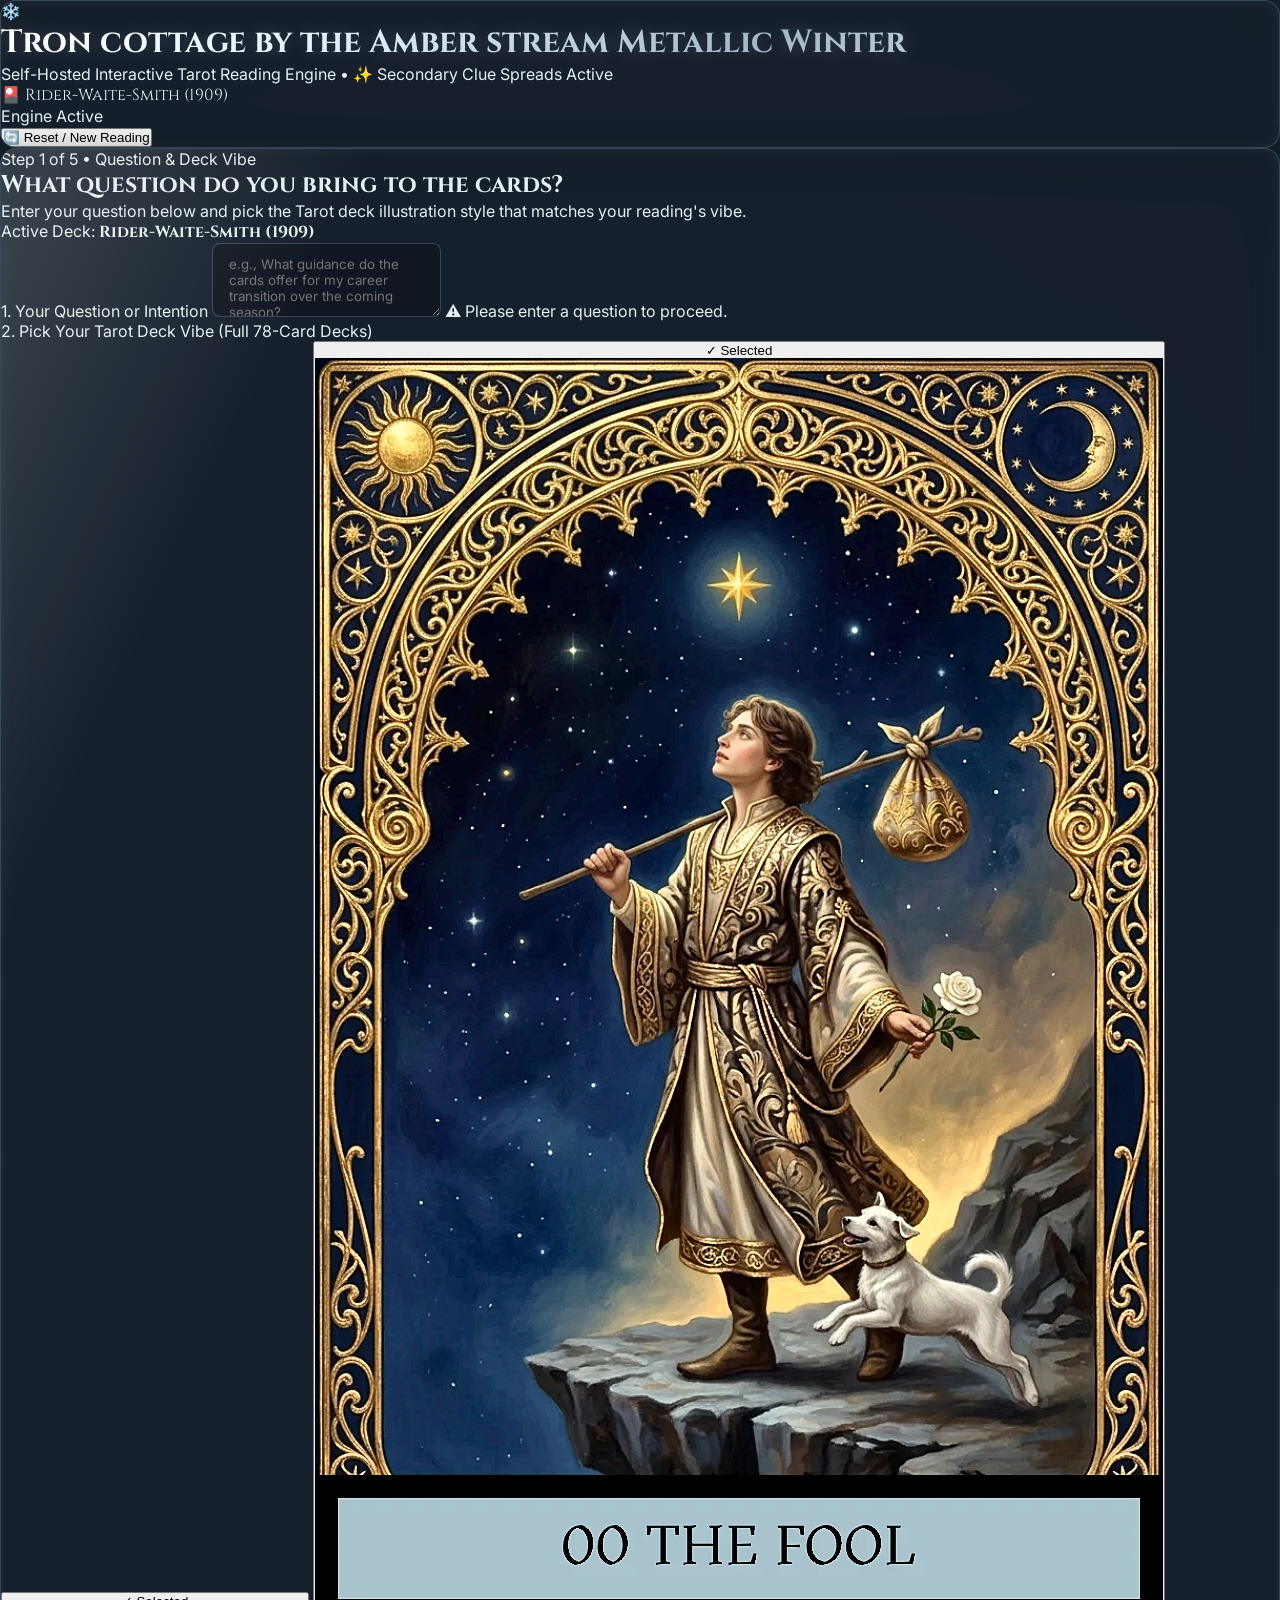
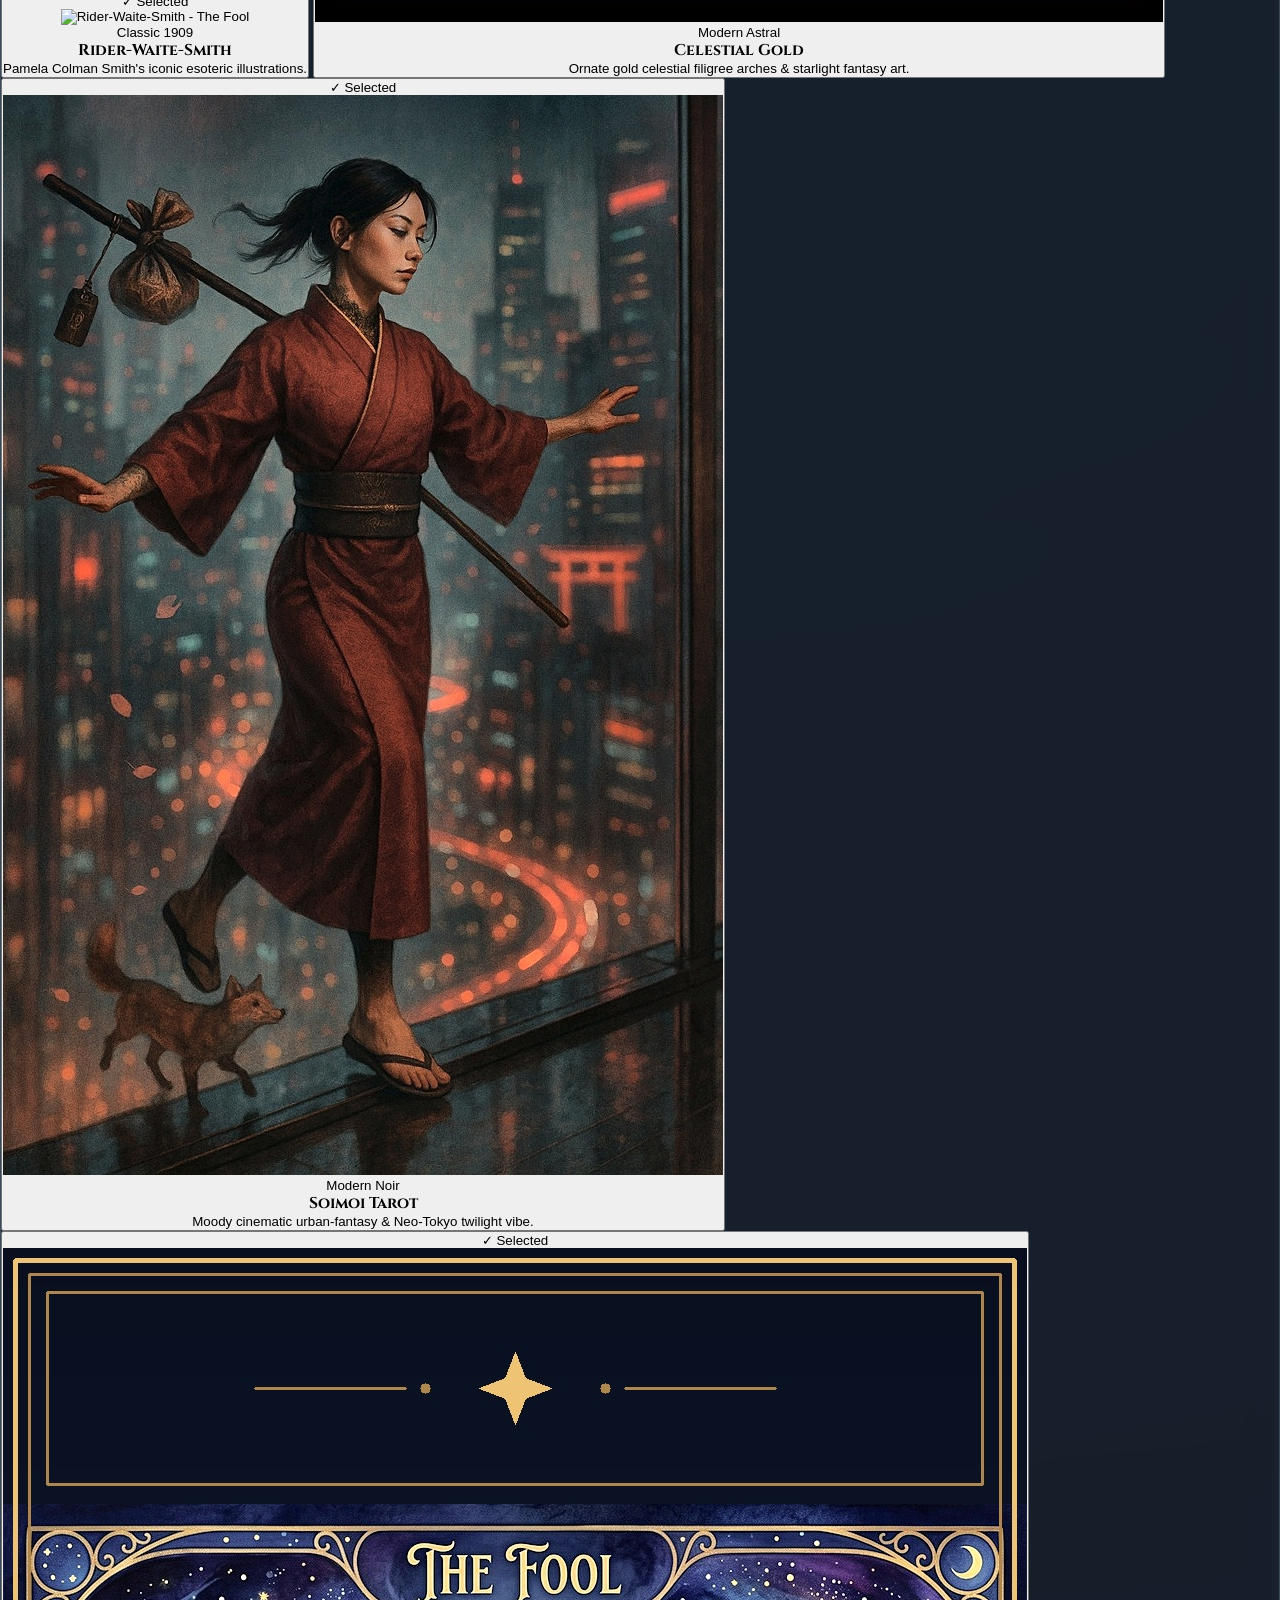
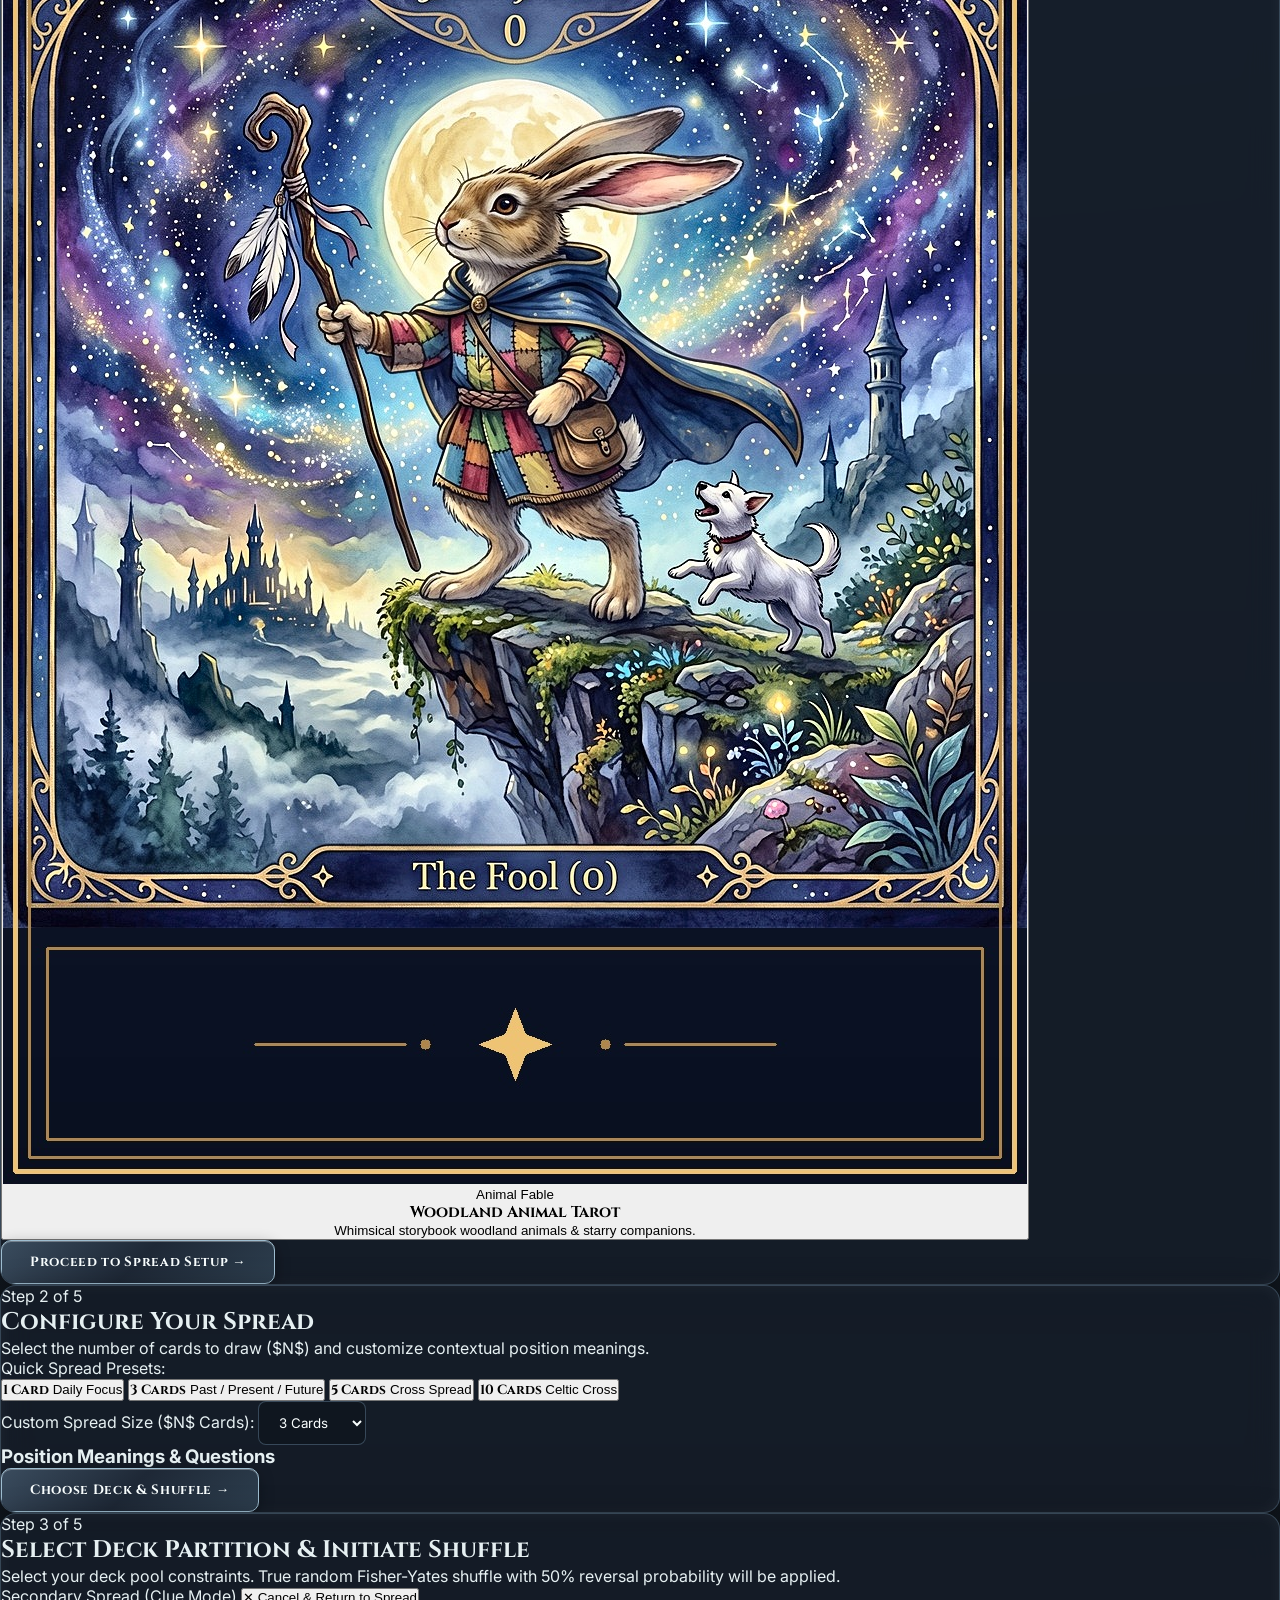
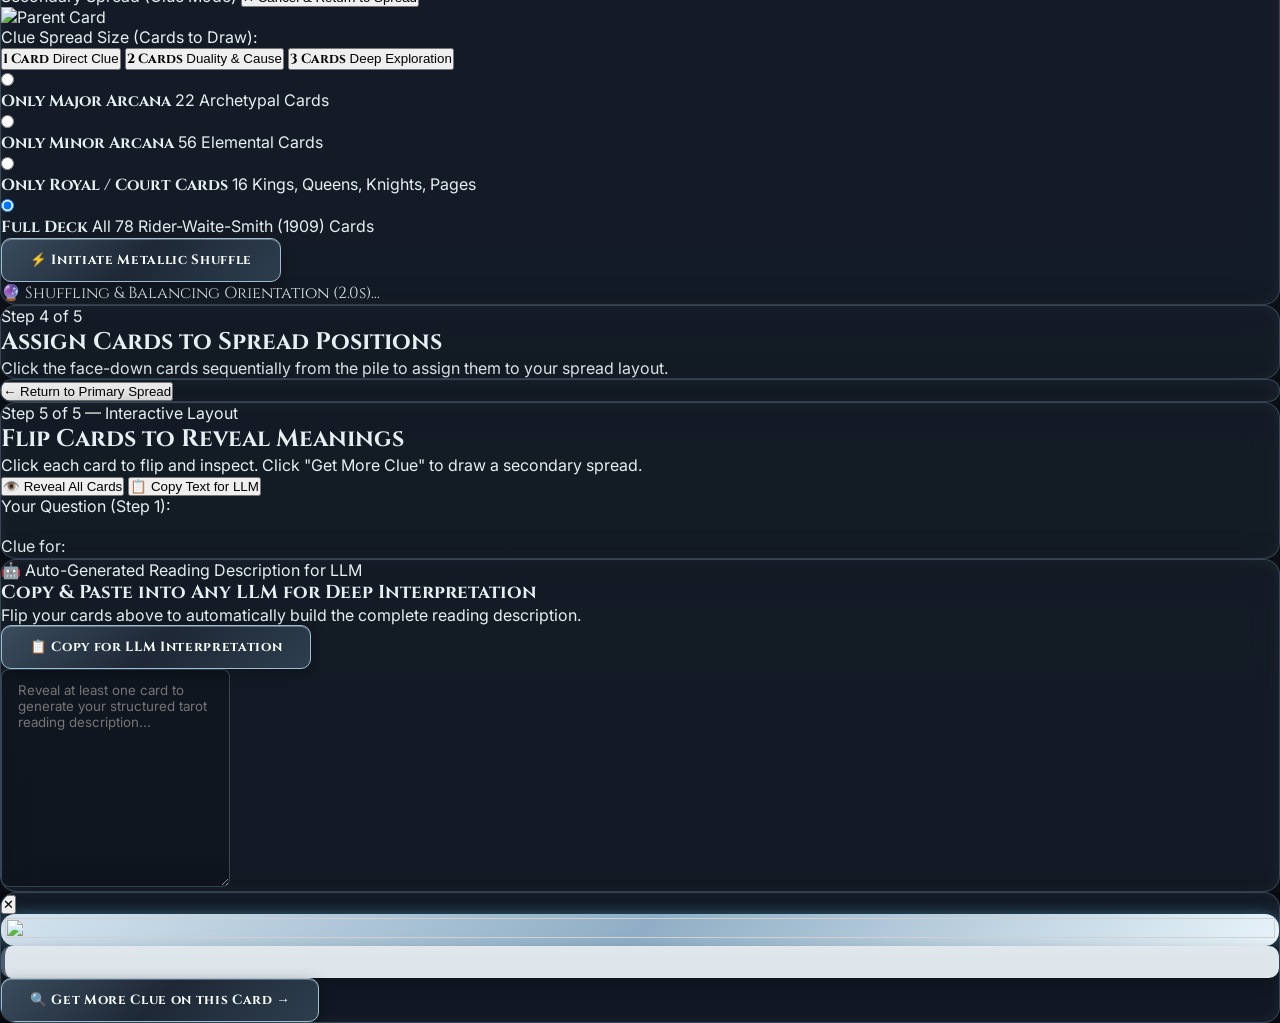
==== static/index.html @ ec807c15 "Initial commit: Metallic Winter Tarot Reader SPA and assets" ====
<!DOCTYPE html>
<html lang="en">
<head>
  <meta charset="UTF-8">
  <meta name="viewport" content="width=device-width, initial-scale=1.0">
  <title>Tron cottage by the Amber stream — Metallic Winter Tarot Reader</title>
  <meta name="description" content="A self-hosted, full-stack Tarot Reading application featuring precise deck partitioning, animated shuffles, and an interactive metallic winter experience.">
  <!-- Tailwind CSS CDN -->
  <script src="https://cdn.tailwindcss.com"></script>
  <!-- Custom Metallic Winter Stylesheet -->
  <link rel="stylesheet" href="css/metallic_winter.css">
</head>
<body class="p-4 md:p-8">

  <div class="max-w-6xl mx-auto flex flex-col gap-8">
    
    <!-- Top Navigation / Header -->
    <header class="metallic-card p-6 flex flex-col md:flex-row items-center justify-between gap-4">
      <div class="flex items-center gap-3">
        <div class="w-12 h-12 rounded-full border-2 border-cyan-300 flex items-center justify-center bg-slate-800 shadow-lg shadow-cyan-500/20">
          <span class="text-2xl">❄️</span>
        </div>
        <div>
          <h1 class="font-cinzel text-xl md:text-2xl font-extrabold tracking-wider text-silver-gradient">
            Tron cottage by the Amber stream <span class="text-xs font-sans tracking-normal font-normal text-cyan-300 border border-cyan-400/40 px-2 py-0.5 rounded-full ml-2">Metallic Winter</span>
          </h1>
          <p class="text-xs text-slate-400 font-medium">Self-Hosted Interactive Tarot Reading Engine &bull; <span class="text-cyan-300 font-semibold bg-cyan-950/80 px-2 py-0.5 rounded border border-cyan-500/40">✨ Secondary Clue Spreads Active</span></p>
        </div>
      </div>

      <div class="flex items-center gap-4 text-xs font-medium text-slate-300 flex-wrap justify-end">
        <div class="flex items-center gap-2 bg-slate-900/60 px-3 py-1.5 rounded-lg border border-cyan-500/30 text-cyan-200">
          <span>🎴</span>
          <span id="header-active-deck-badge" class="font-cinzel font-bold">Rider-Waite-Smith (1909)</span>
        </div>
        <div class="flex items-center gap-2 bg-slate-900/60 px-3 py-1.5 rounded-lg border border-slate-700">
          <span class="w-2 h-2 rounded-full bg-emerald-400 animate-pulse"></span>
          <span>Engine Active</span>
        </div>
        <button id="btn-new-reading" class="hover:text-cyan-300 transition-colors cursor-pointer border-b border-dashed border-slate-500">
          🔄 Reset / New Reading
        </button>
      </div>
    </header>

    <!-- MAIN CONTENT SPA CONTAINER -->
    <main class="w-full">
      
      <!-- STEP 1: USER QUERY & TAROT DECK VIBE SELECTION -->
      <section id="step-1" class="metallic-card p-6 md:p-8 flex flex-col gap-6 max-w-5xl mx-auto">
        <div class="border-b border-slate-700/60 pb-4 flex flex-col md:flex-row md:items-end justify-between gap-2">
          <div>
            <span class="text-xs font-semibold uppercase tracking-widest text-cyan-400">Step 1 of 5 &bull; Question &amp; Deck Vibe</span>
            <h2 class="font-cinzel text-2xl font-bold text-white mt-1">What question do you bring to the cards?</h2>
            <p class="text-xs text-slate-400 mt-1">Enter your question below and pick the Tarot deck illustration style that matches your reading's vibe.</p>
          </div>
          <div class="text-xs text-cyan-300 font-medium bg-slate-900/80 px-3 py-1.5 rounded-lg border border-cyan-500/30 self-start md:self-auto">
            Active Deck: <strong id="step1-active-deck-label" class="font-cinzel text-white">Rider-Waite-Smith (1909)</strong>
          </div>
        </div>

        <!-- Question Input -->
        <div class="flex flex-col gap-2">
          <label for="user-query" class="text-xs font-bold uppercase tracking-wider text-cyan-200">1. Your Question or Intention</label>
          <textarea id="user-query" rows="3" class="metallic-input w-full text-base resize-none" placeholder="e.g., What guidance do the cards offer for my career transition over the coming season?"></textarea>
          <span id="query-error" class="hidden text-xs text-red-400 font-semibold">⚠️ Please enter a question to proceed.</span>
        </div>

        <!-- Deck Style / Vibe Picker (Showing The Fool of each deck) -->
        <div class="flex flex-col gap-3 border-t border-slate-700/60 pt-5">
          <div class="flex items-center justify-between flex-wrap gap-2">
            <div>
              <label class="text-xs font-bold uppercase tracking-wider text-cyan-200 block">2. Pick Your Tarot Deck Vibe (Full 78-Card Decks)</label>
            </div>
          </div>

          <div id="deck-style-grid" class="grid grid-cols-2 lg:grid-cols-4 gap-4 mt-1">
            <!-- 1. Rider-Waite-Smith -->
            <button type="button" class="deck-vibe-card active group text-left p-3.5 rounded-xl border-2 border-cyan-400 bg-slate-800/80 hover:bg-slate-800 transition-all flex flex-col gap-2.5 cursor-pointer relative shadow-lg shadow-cyan-500/10" data-deck-id="rws" data-deck-name="Rider-Waite-Smith (1909)">
              <div class="deck-vibe-badge absolute top-2.5 right-2.5 z-10 bg-cyan-400 text-slate-950 text-[10px] font-extrabold px-2 py-0.5 rounded-full shadow">
                ✓ Selected
              </div>
              <div class="w-full aspect-[2/3] rounded-lg overflow-hidden border border-slate-600 group-hover:border-cyan-300 transition-colors bg-slate-950 shadow-md">
                <img src="images/cleaned-deck/major_00.jpg" alt="Rider-Waite-Smith - The Fool" class="w-full h-full object-cover group-hover:scale-105 transition-transform duration-300">
              </div>
              <div class="flex flex-col gap-0.5">
                <span class="text-[10px] uppercase tracking-wider font-semibold text-cyan-300">Classic 1909</span>
                <h3 class="font-cinzel font-bold text-sm text-white leading-snug">Rider-Waite-Smith</h3>
                <p class="text-[11px] text-slate-400 line-clamp-2">Pamela Colman Smith's iconic esoteric illustrations.</p>
              </div>
            </button>

            <!-- 2. Celestial Gold (reginanka) -->
            <button type="button" class="deck-vibe-card group text-left p-3.5 rounded-xl border border-slate-700 bg-slate-900/60 hover:border-cyan-400/70 hover:bg-slate-800/60 transition-all flex flex-col gap-2.5 cursor-pointer relative" data-deck-id="celestial-gold" data-deck-name="Celestial Gold Tarot">
              <div class="deck-vibe-badge hidden absolute top-2.5 right-2.5 z-10 bg-cyan-400 text-slate-950 text-[10px] font-extrabold px-2 py-0.5 rounded-full shadow">
                ✓ Selected
              </div>
              <div class="w-full aspect-[2/3] rounded-lg overflow-hidden border border-slate-600 group-hover:border-cyan-300 transition-colors bg-slate-950 shadow-md">
                <img src="images/decks/celestial-gold/major_00.jpg" alt="Celestial Gold - The Fool" class="w-full h-full object-cover group-hover:scale-105 transition-transform duration-300">
              </div>
              <div class="flex flex-col gap-0.5">
                <span class="text-[10px] uppercase tracking-wider font-semibold text-yellow-300">Modern Astral</span>
                <h3 class="font-cinzel font-bold text-sm text-white leading-snug">Celestial Gold</h3>
                <p class="text-[11px] text-slate-400 line-clamp-2">Ornate gold celestial filigree arches &amp; starlight fantasy art.</p>
              </div>
            </button>

            <!-- 3. Soimoi Tarot -->
            <button type="button" class="deck-vibe-card group text-left p-3.5 rounded-xl border border-slate-700 bg-slate-900/60 hover:border-cyan-400/70 hover:bg-slate-800/60 transition-all flex flex-col gap-2.5 cursor-pointer relative" data-deck-id="soimoi" data-deck-name="Soimoi Urban Tarot">
              <div class="deck-vibe-badge hidden absolute top-2.5 right-2.5 z-10 bg-cyan-400 text-slate-950 text-[10px] font-extrabold px-2 py-0.5 rounded-full shadow">
                ✓ Selected
              </div>
              <div class="w-full aspect-[2/3] rounded-lg overflow-hidden border border-slate-600 group-hover:border-cyan-300 transition-colors bg-slate-950 shadow-md">
                <img src="images/decks/soimoi/major_00.jpg" alt="Soimoi Tarot - The Fool" class="w-full h-full object-cover group-hover:scale-105 transition-transform duration-300">
              </div>
              <div class="flex flex-col gap-0.5">
                <span class="text-[10px] uppercase tracking-wider font-semibold text-rose-300">Modern Noir</span>
                <h3 class="font-cinzel font-bold text-sm text-white leading-snug">Soimoi Tarot</h3>
                <p class="text-[11px] text-slate-400 line-clamp-2">Moody cinematic urban-fantasy &amp; Neo-Tokyo twilight vibe.</p>
              </div>
            </button>

            <!-- 4. Storybook Woodland Animal Tarot -->
            <button type="button" class="deck-vibe-card group text-left p-3.5 rounded-xl border border-slate-700 bg-slate-900/60 hover:border-cyan-400/70 hover:bg-slate-800/60 transition-all flex flex-col gap-2.5 cursor-pointer relative" data-deck-id="woodland-animal" data-deck-name="Storybook Woodland Animal Tarot">
              <div class="deck-vibe-badge hidden absolute top-2.5 right-2.5 z-10 bg-cyan-400 text-slate-950 text-[10px] font-extrabold px-2 py-0.5 rounded-full shadow">
                ✓ Selected
              </div>
              <div class="w-full aspect-[2/3] rounded-lg overflow-hidden border border-slate-600 group-hover:border-cyan-300 transition-colors bg-slate-950 shadow-md">
                <img src="images/decks/woodland-animal/major_00.jpg" alt="Woodland Animal Tarot - The Fool" class="w-full h-full object-cover group-hover:scale-105 transition-transform duration-300">
              </div>
              <div class="flex flex-col gap-0.5">
                <span class="text-[10px] uppercase tracking-wider font-semibold text-emerald-300">Animal Fable</span>
                <h3 class="font-cinzel font-bold text-sm text-white leading-snug">Woodland Animal Tarot</h3>
                <p class="text-[11px] text-slate-400 line-clamp-2">Whimsical storybook woodland animals &amp; starry companions.</p>
              </div>
            </button>
          </div>
        </div>

        <button id="btn-step1-next" class="btn-metallic w-full py-3.5 text-sm">
          Proceed to Spread Setup →
        </button>
      </section>

      <!-- STEP 2: SPREAD CONFIGURATION -->
      <section id="step-2" class="hidden metallic-card p-8 flex flex-col gap-6 max-w-3xl mx-auto">
        <div class="border-b border-slate-700/60 pb-4">
          <span class="text-xs font-semibold uppercase tracking-widest text-cyan-400">Step 2 of 5</span>
          <h2 class="font-cinzel text-2xl font-bold text-white mt-1">Configure Your Spread</h2>
          <p class="text-xs text-slate-400 mt-1">Select the number of cards to draw ($N$) and customize contextual position meanings.</p>
        </div>

        <!-- Presets -->
        <div class="flex flex-col gap-2">
          <label class="text-xs font-bold text-slate-300">Quick Spread Presets:</label>
          <div class="grid grid-cols-2 sm:grid-cols-4 gap-2">
            <button class="preset-btn p-3 rounded-lg border border-slate-700 bg-slate-900/50 hover:border-cyan-400 text-left transition-all text-xs" data-size="1" data-labels="Core Guidance">
              <strong class="block text-white font-cinzel">1 Card</strong>
              <span class="text-slate-400">Daily Focus</span>
            </button>
            <button class="preset-btn p-3 rounded-lg border border-cyan-400 bg-slate-700/50 text-left transition-all text-xs" data-size="3" data-labels="Past,Present,Future">
              <strong class="block text-white font-cinzel">3 Cards</strong>
              <span class="text-slate-400">Past / Present / Future</span>
            </button>
            <button class="preset-btn p-3 rounded-lg border border-slate-700 bg-slate-900/50 hover:border-cyan-400 text-left transition-all text-xs" data-size="5" data-labels="Present,Challenge,Past,Future,Outcome">
              <strong class="block text-white font-cinzel">5 Cards</strong>
              <span class="text-slate-400">Cross Spread</span>
            </button>
            <button class="preset-btn p-3 rounded-lg border border-slate-700 bg-slate-900/50 hover:border-cyan-400 text-left transition-all text-xs" data-size="10" data-labels="Present,Challenge,Past,Future,Above,Below,Advice,External,Hopes/Fears,Outcome">
              <strong class="block text-white font-cinzel">10 Cards</strong>
              <span class="text-slate-400">Celtic Cross</span>
            </button>
          </div>
        </div>

        <!-- Numeric Selector -->
        <div class="flex flex-col gap-2">
          <label for="spread-size" class="text-xs font-bold text-slate-300">Custom Spread Size ($N$ Cards):</label>
          <select id="spread-size" class="metallic-input w-48 text-sm">
            <option value="1">1 Card</option>
            <option value="2">2 Cards</option>
            <option value="3" selected>3 Cards</option>
            <option value="4">4 Cards</option>
            <option value="5">5 Cards</option>
            <option value="6">6 Cards</option>
            <option value="7">7 Cards</option>
            <option value="8">8 Cards</option>
            <option value="9">9 Cards</option>
            <option value="10">10 Cards</option>
          </select>
        </div>

        <!-- Position Meanings Form -->
        <div class="flex flex-col gap-3 border-t border-slate-700/60 pt-4">
          <h3 class="text-sm font-bold text-cyan-200">Position Meanings & Questions</h3>
          <div id="slot-inputs-container" class="grid grid-cols-1 md:grid-cols-2 gap-3">
            <!-- Dynamically populated -->
          </div>
        </div>

        <button id="btn-step2-next" class="btn-metallic w-full py-3 text-sm mt-2">
          Choose Deck & Shuffle →
        </button>
      </section>

      <!-- STEP 3: DECK SELECTION & SHUFFLING ENGINE -->
      <section id="step-3" class="hidden metallic-card p-8 flex flex-col gap-6 max-w-2xl mx-auto">
        <div class="border-b border-slate-700/60 pb-4">
          <span class="text-xs font-semibold uppercase tracking-widest text-cyan-400">Step 3 of 5</span>
          <h2 class="font-cinzel text-2xl font-bold text-white mt-1">Select Deck Partition & Initiate Shuffle</h2>
          <p class="text-xs text-slate-400 mt-1">Select your deck pool constraints. True random Fisher-Yates shuffle with 50% reversal probability will be applied.</p>
        </div>

        <!-- Secondary Spread Clue Context Banner (Shown only in Secondary Spread Mode) -->
        <div id="step3-secondary-banner" class="hidden p-4 rounded-xl border border-cyan-400/60 bg-slate-900/90 shadow-lg flex flex-col gap-3">
          <div class="flex items-center justify-between">
            <span class="text-xs font-bold uppercase tracking-wider text-cyan-300 flex items-center gap-2">
              <span class="inline-block w-2 h-2 rounded-full bg-cyan-400 animate-ping"></span>
              Secondary Spread (Clue Mode)
            </span>
            <button id="btn-cancel-secondary" type="button" class="text-xs text-slate-400 hover:text-white px-2.5 py-1 rounded border border-slate-700 hover:border-slate-500 transition-colors cursor-pointer">
              ✕ Cancel & Return to Spread
            </button>
          </div>
          <div class="flex items-center gap-4">
            <div class="w-14 h-22 rounded-lg overflow-hidden border border-cyan-400/60 shadow-md flex-shrink-0 bg-slate-950">
              <img id="step3-parent-img" src="" alt="Parent Card" class="w-full h-full object-cover">
            </div>
            <div class="flex flex-col gap-1 min-w-0 flex-1">
              <div class="flex items-center gap-2 flex-wrap">
                <h4 id="step3-parent-name" class="font-cinzel font-bold text-white text-sm"></h4>
                <span id="step3-parent-orientation" class="text-[11px] px-2 py-0.5 rounded-full font-semibold"></span>
                <span id="step3-parent-slot" class="text-[11px] text-slate-400"></span>
              </div>
              <p id="step3-parent-meaning" class="text-xs text-slate-300 italic line-clamp-2"></p>
            </div>
          </div>
          
          <!-- Clue Spread Size Quick Selector -->
          <div class="border-t border-slate-800 pt-3 flex flex-col gap-2">
            <label class="text-xs font-semibold text-slate-300">Clue Spread Size (Cards to Draw):</label>
            <div class="grid grid-cols-3 gap-2" id="clue-size-options">
              <button type="button" class="clue-size-btn p-2 rounded-lg border border-cyan-400 bg-slate-700/60 text-center text-xs text-white transition-all cursor-pointer" data-size="1">
                <strong class="block font-cinzel">1 Card</strong>
                <span class="text-[10px] text-slate-300">Direct Clue</span>
              </button>
              <button type="button" class="clue-size-btn p-2 rounded-lg border border-slate-700 bg-slate-900/60 hover:border-slate-500 text-center text-xs text-white transition-all cursor-pointer" data-size="2">
                <strong class="block font-cinzel">2 Cards</strong>
                <span class="text-[10px] text-slate-400">Duality & Cause</span>
              </button>
              <button type="button" class="clue-size-btn p-2 rounded-lg border border-slate-700 bg-slate-900/60 hover:border-slate-500 text-center text-xs text-white transition-all cursor-pointer" data-size="3">
                <strong class="block font-cinzel">3 Cards</strong>
                <span class="text-[10px] text-slate-400">Deep Exploration</span>
              </button>
            </div>
          </div>
        </div>

        <!-- Deck Options -->
        <div class="grid grid-cols-1 sm:grid-cols-2 gap-3">
          <label class="p-4 rounded-xl border border-slate-700 bg-slate-900/60 hover:border-cyan-400 flex items-center gap-3 cursor-pointer transition-all">
            <input type="radio" name="deck_pool" value="major" class="accent-cyan-400">
            <div>
              <strong class="block text-white font-cinzel text-sm">Only Major Arcana</strong>
              <span class="text-xs text-slate-400">22 Archetypal Cards</span>
            </div>
          </label>

          <label class="p-4 rounded-xl border border-slate-700 bg-slate-900/60 hover:border-cyan-400 flex items-center gap-3 cursor-pointer transition-all">
            <input type="radio" name="deck_pool" value="minor" class="accent-cyan-400">
            <div>
              <strong class="block text-white font-cinzel text-sm">Only Minor Arcana</strong>
              <span class="text-xs text-slate-400">56 Elemental Cards</span>
            </div>
          </label>

          <label class="p-4 rounded-xl border border-slate-700 bg-slate-900/60 hover:border-cyan-400 flex items-center gap-3 cursor-pointer transition-all">
            <input type="radio" name="deck_pool" value="royal" class="accent-cyan-400">
            <div>
              <strong class="block text-white font-cinzel text-sm">Only Royal / Court Cards</strong>
              <span class="text-xs text-slate-400">16 Kings, Queens, Knights, Pages</span>
            </div>
          </label>

          <label class="p-4 rounded-xl border border-slate-700 bg-slate-900/60 hover:border-cyan-400 flex items-center gap-3 cursor-pointer transition-all">
            <input type="radio" name="deck_pool" value="full" checked class="accent-cyan-400">
            <div>
              <strong class="block text-white font-cinzel text-sm">Full Deck</strong>
              <span id="step3-full-deck-subtitle" class="text-xs text-slate-400">All 78 Rider-Waite-Smith (1909) Cards</span>
            </div>
          </label>
        </div>

        <button id="btn-shuffle" class="btn-metallic w-full py-4 text-base tracking-wider mt-2">
          ⚡ Initiate Metallic Shuffle
        </button>

        <!-- 2.0s Shuffle Animation Container -->
        <div id="shuffle-animation-container" class="hidden flex flex-col items-center justify-center gap-4 py-8">
          <div class="relative w-48 h-64 flex items-center justify-center" id="shuffle-deck-stack">
            <!-- Animated Stack Cards appended via JS -->
          </div>
          <p class="text-xs font-cinzel text-cyan-300 animate-pulse font-bold tracking-wider">
            🔮 Shuffling & Balancing Orientation (2.0s)...
          </p>
        </div>
      </section>

      <!-- STEP 4: CARD SELECTION INTERACTION -->
      <section id="step-4" class="hidden metallic-card p-8 flex flex-col items-center gap-6 max-w-2xl mx-auto text-center">
        <div class="border-b border-slate-700/60 pb-4 w-full">
          <span class="text-xs font-semibold uppercase tracking-widest text-cyan-400">Step 4 of 5</span>
          <h2 class="font-cinzel text-2xl font-bold text-white mt-1">Assign Cards to Spread Positions</h2>
          <p class="text-xs text-slate-400 mt-1">Click the face-down cards sequentially from the pile to assign them to your spread layout.</p>
        </div>

        <div id="assign-progress" class="text-sm bg-slate-900/80 px-4 py-2 rounded-lg border border-slate-700 w-full">
          <!-- Dynamic progress text -->
        </div>

        <div class="relative w-48 h-72 flex items-center justify-center my-4" id="face-down-stack">
          <!-- Face-down clickable card stack rendered by JS -->
        </div>
      </section>

      <!-- STEP 5: LAYOUT & FLIP-TO-REVEAL MECHANISM -->
      <section id="step-5" class="hidden flex flex-col gap-6 w-full">
        <!-- Spread Navigation Bar (Primary vs Secondary Spreads) -->
        <div id="spread-nav-bar" class="hidden metallic-card p-3 flex flex-wrap items-center justify-between gap-3">
          <div class="flex items-center gap-2 flex-wrap" id="spread-nav-tabs">
            <!-- Dynamically populated tabs: [🎴 Primary Spread] [❄️ Clue: The Fool] -->
          </div>
          <button id="btn-back-to-primary" type="button" class="hidden text-xs font-semibold px-3 py-1.5 rounded-lg border border-slate-600 hover:border-cyan-400 text-slate-300 hover:text-white transition-all cursor-pointer">
            ← Return to Primary Spread
          </button>
        </div>

        <div class="metallic-card p-5 flex flex-col gap-4">
          <div class="flex flex-col md:flex-row md:items-center justify-between gap-3">
            <div>
              <span id="step5-badge" class="text-xs font-semibold uppercase tracking-widest text-cyan-400">Step 5 of 5 — Interactive Layout</span>
              <h2 id="step5-heading" class="font-cinzel text-xl md:text-2xl font-bold text-white">Flip Cards to Reveal Meanings</h2>
              <p id="step5-subheading" class="text-xs text-slate-400 mt-0.5">Click each card to flip and inspect. Click "Get More Clue" to draw a secondary spread.</p>
            </div>
            <div class="flex items-center gap-2 flex-wrap">
              <button id="btn-reveal-all" type="button" class="text-xs px-3.5 py-1.5 rounded-lg border border-cyan-400/60 bg-cyan-950/70 hover:bg-cyan-900/90 text-cyan-200 hover:text-white font-semibold transition-all flex items-center gap-1.5 shadow shadow-cyan-950/50 cursor-pointer">
                <span>👁️</span>
                <span>Reveal All Cards</span>
              </button>
              <button id="btn-copy-llm-top" type="button" class="hidden text-xs px-3.5 py-1.5 rounded-lg border border-emerald-400/60 bg-emerald-950/70 hover:bg-emerald-900/90 text-emerald-200 hover:text-white font-semibold transition-all flex items-center gap-1.5 shadow shadow-emerald-950/50 cursor-pointer">
                <span>📋</span>
                <span id="btn-copy-llm-top-text">Copy Text for LLM</span>
              </button>
            </div>
          </div>

          <!-- Question Display Banner -->
          <div id="step5-question-box" class="bg-slate-900/80 p-3.5 rounded-xl border border-cyan-400/40 shadow-inner flex flex-col gap-2">
            <span id="step5-question-label" class="text-xs font-semibold uppercase tracking-wider text-cyan-300">Your Question (Step 1):</span>
            <p id="step5-user-question" class="text-base md:text-lg font-cinzel font-bold text-white italic">
              <!-- Dynamically populated via JS -->
            </p>
            <!-- Secondary Spread Parent Card Details -->
            <div id="step5-secondary-parent-info" class="hidden pt-3 border-t border-slate-800 flex items-center gap-3">
              <img id="step5-parent-thumb" src="" alt="" class="w-12 h-20 object-cover rounded-lg border border-cyan-400/60 shadow-md">
              <div class="text-xs flex flex-col gap-1">
                <div>
                  <span class="text-slate-400">Clue for:</span> <strong id="step5-parent-name-text" class="text-white font-cinzel"></strong>
                  <span id="step5-parent-orientation-badge" class="ml-1 text-[10px] px-1.5 py-0.5 rounded font-bold"></span>
                </div>
                <p id="step5-parent-meaning-text" class="text-slate-300 italic text-[11px] line-clamp-2"></p>
                <p id="step5-original-query-text" class="text-slate-500 text-[11px]"></p>
              </div>
            </div>
          </div>
        </div>

        <!-- Responsive Card Spread Grid -->
        <div id="spread-grid">
          <!-- Dynamically populated card slots -->
        </div>

        <!-- Auto-Generated LLM Interpretation Text Section -->
        <div id="llm-prompt-section" class="metallic-card p-6 flex flex-col gap-4 border border-cyan-400/40">
          <div class="flex flex-col sm:flex-row sm:items-center justify-between gap-3 border-b border-slate-700/60 pb-3">
            <div>
              <span class="text-xs font-semibold uppercase tracking-widest text-cyan-400 flex items-center gap-1.5">
                <span>🤖</span>
                <span>Auto-Generated Reading Description for LLM</span>
              </span>
              <h3 class="font-cinzel text-lg font-bold text-white mt-0.5">Copy &amp; Paste into Any LLM for Deep Interpretation</h3>
              <p id="llm-prompt-status" class="text-xs text-slate-400 mt-0.5">Flip your cards above to automatically build the complete reading description.</p>
            </div>
            <div class="flex items-center gap-2 self-start sm:self-auto">
              <button id="btn-copy-llm-prompt" type="button" class="btn-metallic py-2.5 px-4 text-xs flex items-center gap-2 cursor-pointer">
                <span>📋</span>
                <span id="btn-copy-llm-text">Copy for LLM Interpretation</span>
              </button>
            </div>
          </div>

          <textarea id="llm-prompt-textarea" rows="12" readonly class="metallic-input w-full font-mono text-xs leading-relaxed text-slate-200 bg-slate-950/90 border border-slate-700/80 resize-y select-all" placeholder="Reveal at least one card to generate your structured tarot reading description..."></textarea>
        </div>
      </section>

  </div>

  <!-- Card Inspector Modal (Direct child of body for reliable fixed positioning) -->
  <div id="card-detail-modal" class="hidden fixed inset-0 z-[9999] flex items-center justify-center p-4 modal-backdrop">
    <div class="metallic-card max-w-2xl w-full p-6 flex flex-col gap-5 border border-cyan-400/50 shadow-2xl relative">
      <button id="modal-close-btn" type="button" class="absolute top-4 right-4 text-slate-400 hover:text-white text-lg font-bold p-1 leading-none cursor-pointer">
        ✕
      </button>

      <div class="flex flex-col sm:flex-row gap-6 items-center">
        <div class="w-56 sm:w-64 aspect-[2/3] flex-shrink-0 rounded-xl overflow-hidden border-2 border-slate-300 shadow-xl metallic-frame bg-slate-950">
          <img id="modal-card-img" src="" alt="" class="w-full h-full object-fill rounded-lg">
        </div>
        <div class="flex flex-col gap-2 flex-1 text-center sm:text-left">
          <span id="modal-card-slot" class="text-xs uppercase font-semibold tracking-wider text-cyan-300"></span>
          <h3 id="modal-card-name" class="font-cinzel text-xl font-bold text-white"></h3>
          <div>
            <span id="modal-card-orientation" class="inline-block text-xs font-semibold px-2.5 py-0.5 rounded-full"></span>
          </div>
          <div class="meaning-box text-xs mt-1 max-h-36 overflow-y-auto">
            <p id="modal-card-meaning" class="font-medium text-slate-800"></p>
          </div>
        </div>
      </div>

      <div class="flex flex-col gap-2 border-t border-slate-700/60 pt-4">
        <button id="modal-btn-get-clue" type="button" class="btn-metallic w-full py-3 text-sm flex items-center justify-center gap-2 cursor-pointer font-bold shadow-lg">
          <span>🔍</span>
          <span>Get More Clue on this Card →</span>
        </button>
      </div>
    </div>
  </div>

  <script src="data/tarot_dataset.js"></script>
  <script src="js/app.js"></script>
</body>
</html>
---- static/css/metallic_winter.css ----
@import url('https://fonts.googleapis.com/css2?family=Cinzel:wght@400;600;700;900&family=Inter:wght@300;400;500;600;700&display=swap');

:root {
  /* 10 Shades of Cool & Refreshing Whites (Blue & Green Undertones) */
  --shade-01-boreal: #E0EBF0;
  --shade-02-polar: #E6F0F2;
  --shade-03-arctic: #ECF4F5;
  --shade-04-iceberg: #EAF2F6;
  --shade-05-crystal: #F0F6F8;
  --shade-06-mint: #E8F6F4;
  --shade-07-frost: #F2F8FA;
  --shade-08-glacier: #F4F9FB;
  --shade-09-frost-white: #F7FCFE;
  --shade-10-winter-white: #FAFFFF;

  /* Metallic Silver & Hematite Palette */
  --metallic-bg-dark: #121820;
  --metallic-bg-card: rgba(22, 30, 42, 0.75);
  --metallic-steel: #2A3644;
  --metallic-silver-light: #F0F6FC;
  --metallic-silver-mid: #9EBDD0;
  --metallic-silver-dark: #4A6072;
  --text-dark: #1C2733;
  --text-muted: #6B8296;

  /* Accents & Glows */
  --ice-cyan-glow: rgba(100, 210, 255, 0.4);
  --ice-cyan-bright: #64C8FF;
  --mint-accent: #7FEAD9;
  
  /* Gradients */
  --gradient-silver-text: linear-gradient(135deg, #FFFFFF 0%, #E3F2FD 25%, #9EB5C7 60%, #FFFFFF 100%);
  --gradient-metallic-btn: linear-gradient(135deg, #3A4C5E 0%, #1E2836 50%, #2D3E4E 100%);
  --gradient-metallic-btn-hover: linear-gradient(135deg, #4F657B 0%, #2A3A4D 50%, #3D5368 100%);
  --gradient-card-frame: linear-gradient(135deg, #D4E4EF 0%, #8FAEC5 50%, #E8F4FA 100%);
}

* {
  box-sizing: border-box;
  margin: 0;
  padding: 0;
}

body {
  font-family: 'Inter', sans-serif;
  background-color: var(--metallic-bg-dark);
  background-image: 
    radial-gradient(circle at 50% 10%, rgba(100, 200, 255, 0.12) 0%, transparent 60%),
    linear-gradient(180deg, #0F141B 0%, #17202B 50%, #0D1218 100%);
  color: var(--shade-02-polar);
  min-height: 100vh;
  overflow-x: hidden;
}

/* Typography */
.font-cinzel {
  font-family: 'Cinzel', serif;
}

.text-silver-gradient {
  background: var(--gradient-silver-text);
  -webkit-background-clip: text;
  -webkit-text-fill-color: transparent;
  text-shadow: 0 0 20px rgba(255, 255, 255, 0.2);
}

/* Metallic Container Glassmorphism */
.metallic-card {
  background: var(--metallic-bg-card);
  backdrop-filter: blur(16px);
  -webkit-backdrop-filter: blur(16px);
  border: 1px solid rgba(160, 200, 230, 0.25);
  box-shadow: 0 8px 32px 0 rgba(0, 0, 0, 0.4), inset 0 0 15px rgba(255, 255, 255, 0.05);
  border-radius: 16px;
  position: relative;
  overflow: hidden;
}

.metallic-card::before {
  content: '';
  position: absolute;
  top: 0; left: -100%;
  width: 50%; height: 100%;
  background: linear-gradient(90deg, transparent, rgba(255, 255, 255, 0.15), transparent);
  transform: skewX(-25deg);
  transition: 0.75s;
  pointer-events: none;
}

.metallic-card:hover::before {
  left: 150%;
}

/* Metallic Button */
.btn-metallic {
  background: var(--gradient-metallic-btn);
  border: 1px solid var(--metallic-silver-mid);
  color: var(--shade-10-winter-white);
  font-family: 'Cinzel', serif;
  font-weight: 700;
  letter-spacing: 0.05em;
  padding: 0.75rem 1.75rem;
  border-radius: 10px;
  cursor: pointer;
  position: relative;
  overflow: hidden;
  transition: all 0.3s cubic-bezier(0.25, 0.8, 0.25, 1);
  box-shadow: 0 4px 15px rgba(0, 0, 0, 0.3), inset 0 1px 0 rgba(255, 255, 255, 0.3);
}

.btn-metallic:hover {
  background: var(--gradient-metallic-btn-hover);
  border-color: var(--shade-10-winter-white);
  box-shadow: 0 0 20px var(--ice-cyan-glow), inset 0 1px 0 rgba(255, 255, 255, 0.5);
  transform: translateY(-2deg);
}

.btn-metallic:active {
  transform: translateY(1deg);
  box-shadow: inset 0 2px 5px rgba(0, 0, 0, 0.6);
}

/* Form Inputs */
.metallic-input {
  background: rgba(15, 22, 31, 0.8);
  border: 1px solid rgba(150, 190, 220, 0.3);
  color: var(--shade-10-winter-white);
  border-radius: 8px;
  padding: 0.75rem 1rem;
  outline: none;
  transition: all 0.3s ease;
  font-family: 'Inter', sans-serif;
}

.metallic-input:focus {
  border-color: var(--ice-cyan-bright);
  box-shadow: 0 0 12px var(--ice-cyan-glow);
}

/* Card 3D Flip System */
.tarot-card-container {
  perspective: 1200px;
  width: 204px;  /* 20% larger than original 170px */
  height: 324px; /* 20% larger than original 270px */
  margin: 0 auto;
  position: relative;
  cursor: pointer;
  transition: transform 0.3s cubic-bezier(0.2, 0.8, 0.2, 1);
}

.tarot-card-container:hover {
  transform: translateY(-4px) scale(1.02);
}

.tarot-card-inner {
  width: 100%;
  height: 100%;
  position: absolute;
  transform-style: preserve-3d;
  transition: transform 0.8s cubic-bezier(0.175, 0.885, 0.32, 1.275);
  border-radius: 14px;
  box-shadow: 0 12px 30px rgba(0, 0, 0, 0.6);
}

.tarot-card-inner.is-flipped {
  transform: rotateY(180deg);
}

.tarot-card-inner.is-flipped.is-reversed {
  transform: rotateY(180deg) rotateZ(180deg);
}

.tarot-card-face {
  position: absolute !important;
  top: 0;
  left: 0;
  width: 100%;
  height: 100%;
  backface-visibility: hidden;
  -webkit-backface-visibility: hidden;
  border-radius: 14px;
  overflow: hidden;
  border: 2px solid var(--metallic-silver-mid);
  box-sizing: border-box;
}

/* Card Back */
.tarot-card-back {
  background-size: cover;
  background-position: center;
  background-repeat: no-repeat;
  box-shadow: inset 0 0 15px rgba(0, 0, 0, 0.4);
}

/* Card Front (Revealed Artwork) */
.tarot-card-front {
  transform: rotateY(180deg);
  background-color: var(--shade-03-arctic);
  display: flex;
  flex-direction: column;
}

.tarot-card-front img,
#modal-card-img {
  width: 100%;
  height: 100%;
  object-fit: fill;
  filter: brightness(1.06) contrast(1.06) saturate(1.05);
  image-rendering: auto;
  transform: translateZ(0);
  -webkit-font-smoothing: antialiased;
}

/* Card Claw Metallic Frame */
.metallic-frame {
  padding: 4px;
  background: var(--gradient-card-frame);
  border-radius: 14px;
  box-shadow: 0 0 15px var(--ice-cyan-glow);
}

/* Visual Shuffling Stack Animation */
@keyframes shuffleStack {
  0% { transform: translate(0, 0) rotate(0deg) scale(1); }
  20% { transform: translate(-30px, 15px) rotate(-12deg) scale(1.05); }
  40% { transform: translate(45px, -20px) rotate(18deg) scale(0.95); }
  60% { transform: translate(-25px, -15px) rotate(-8deg) scale(1.02); }
  80% { transform: translate(30px, 10px) rotate(10deg) scale(0.98); }
  100% { transform: translate(0, 0) rotate(0deg) scale(1); }
}

.animating-shuffle {
  animation: shuffleStack 0.4s infinite ease-in-out;
}

/* Revealed Information Metal Box */
.meaning-box {
  background: rgba(234, 242, 246, 0.95);
  color: var(--text-dark);
  border-radius: 10px;
  padding: 1rem;
  border-left: 4px solid var(--metallic-silver-dark);
  box-shadow: 0 4px 15px rgba(0, 0, 0, 0.2);
}

/* Modal Backdrop */
.modal-backdrop {
  background: rgba(8, 12, 18, 0.90);
  backdrop-filter: blur(12px);
  -webkit-backdrop-filter: blur(12px);
  animation: fadeIn 0.2s ease-out;
  z-index: 9999;
}

@keyframes fadeIn {
  from { opacity: 0; }
  to { opacity: 1; }
}

/* Clue & Secondary Spread Buttons */
.btn-get-clue {
  background: linear-gradient(135deg, #1b3854 0%, #102538 50%, #1f4568 100%);
  border: 1.5px solid var(--ice-cyan-bright);
  color: #FFFFFF;
  font-family: 'Cinzel', serif;
  font-weight: 700;
  letter-spacing: 0.04em;
  border-radius: 8px;
  cursor: pointer;
  transition: all 0.25s cubic-bezier(0.2, 0.8, 0.2, 1);
  box-shadow: 0 4px 12px rgba(0, 0, 0, 0.4), 0 0 10px rgba(100, 200, 255, 0.35);
}

.btn-get-clue:hover {
  background: linear-gradient(135deg, #2b557c 0%, #183852 50%, #306596 100%);
  border-color: #FFFFFF;
  box-shadow: 0 0 20px rgba(100, 220, 255, 0.7), inset 0 1px 0 rgba(255, 255, 255, 0.5);
  transform: translateY(-2px);
}

.btn-quick-clue {
  background: rgba(14, 38, 58, 0.85);
  border: 1px solid var(--ice-cyan-bright);
  color: var(--ice-cyan-bright);
  transition: all 0.2s ease;
  box-shadow: 0 0 8px rgba(100, 200, 255, 0.25);
}

.btn-quick-clue:hover {
  background: var(--ice-cyan-bright);
  color: #0d1620;
  box-shadow: 0 0 14px rgba(100, 200, 255, 0.6);
  transform: translateY(-1px);
}

.spread-tab {
  padding: 0.5rem 1rem;
  border-radius: 8px;
  border: 1px solid rgba(160, 200, 230, 0.25);
  background: rgba(15, 22, 31, 0.7);
  color: var(--text-muted);
  font-family: 'Cinzel', serif;
  font-size: 0.75rem;
  font-weight: 600;
  cursor: pointer;
  transition: all 0.2s ease;
}

.spread-tab:hover {
  border-color: var(--ice-cyan-bright);
  color: var(--shade-10-winter-white);
}

.spread-tab.active {
  background: rgba(22, 40, 60, 0.85);
  border-color: var(--ice-cyan-bright);
  color: var(--shade-10-winter-white);
  box-shadow: 0 0 12px var(--ice-cyan-glow);
}
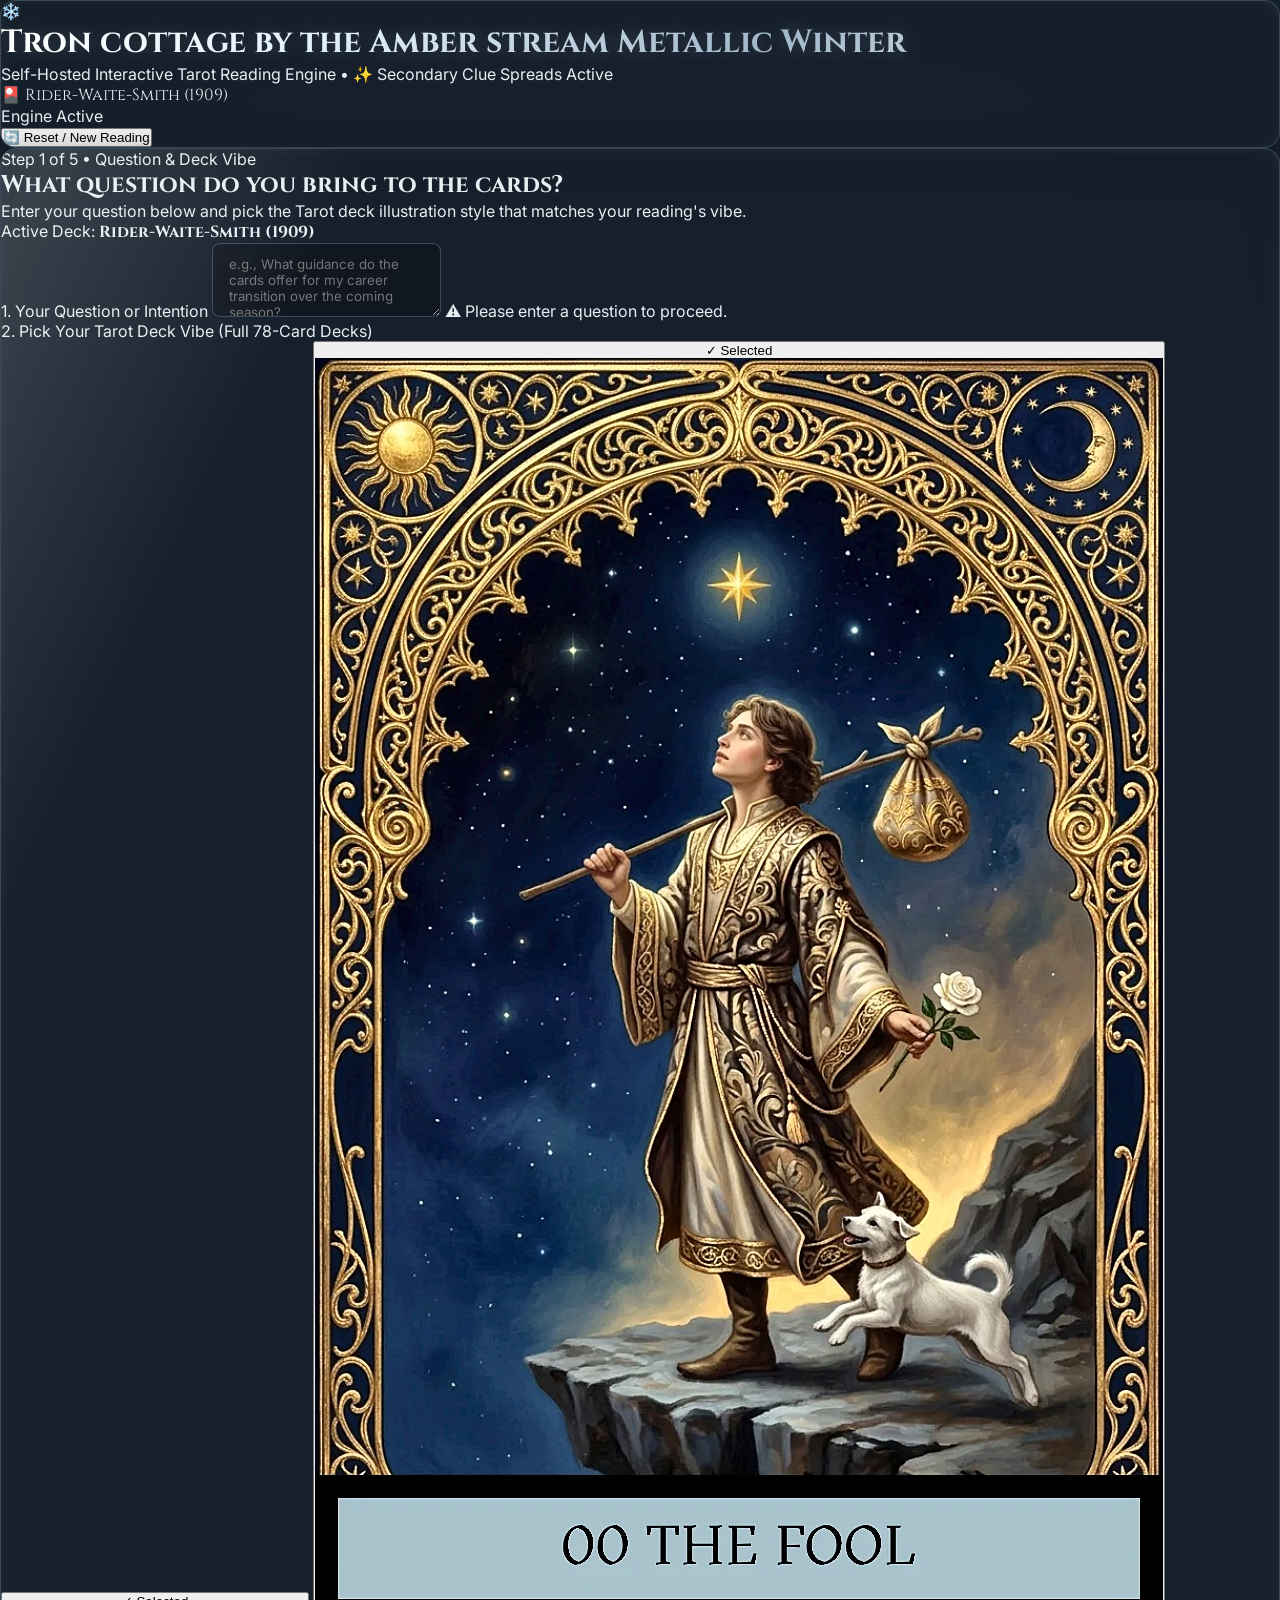
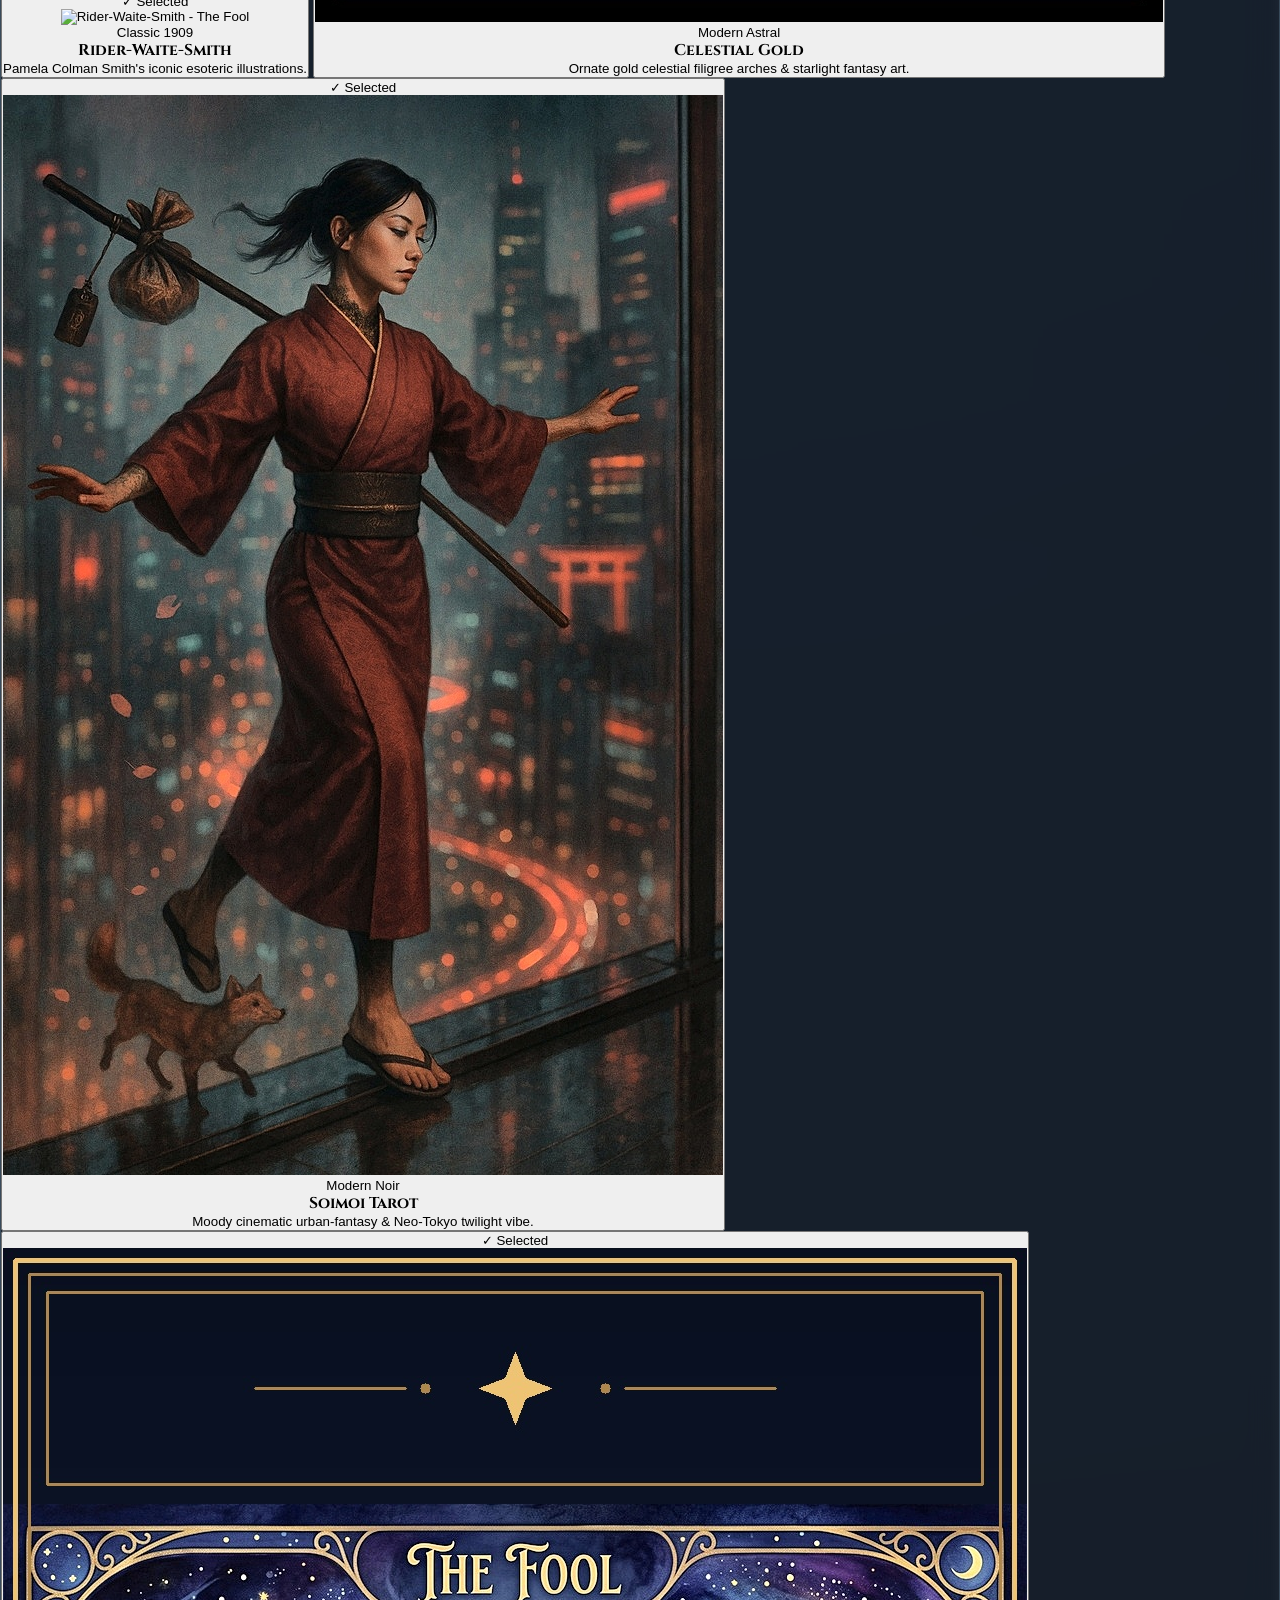
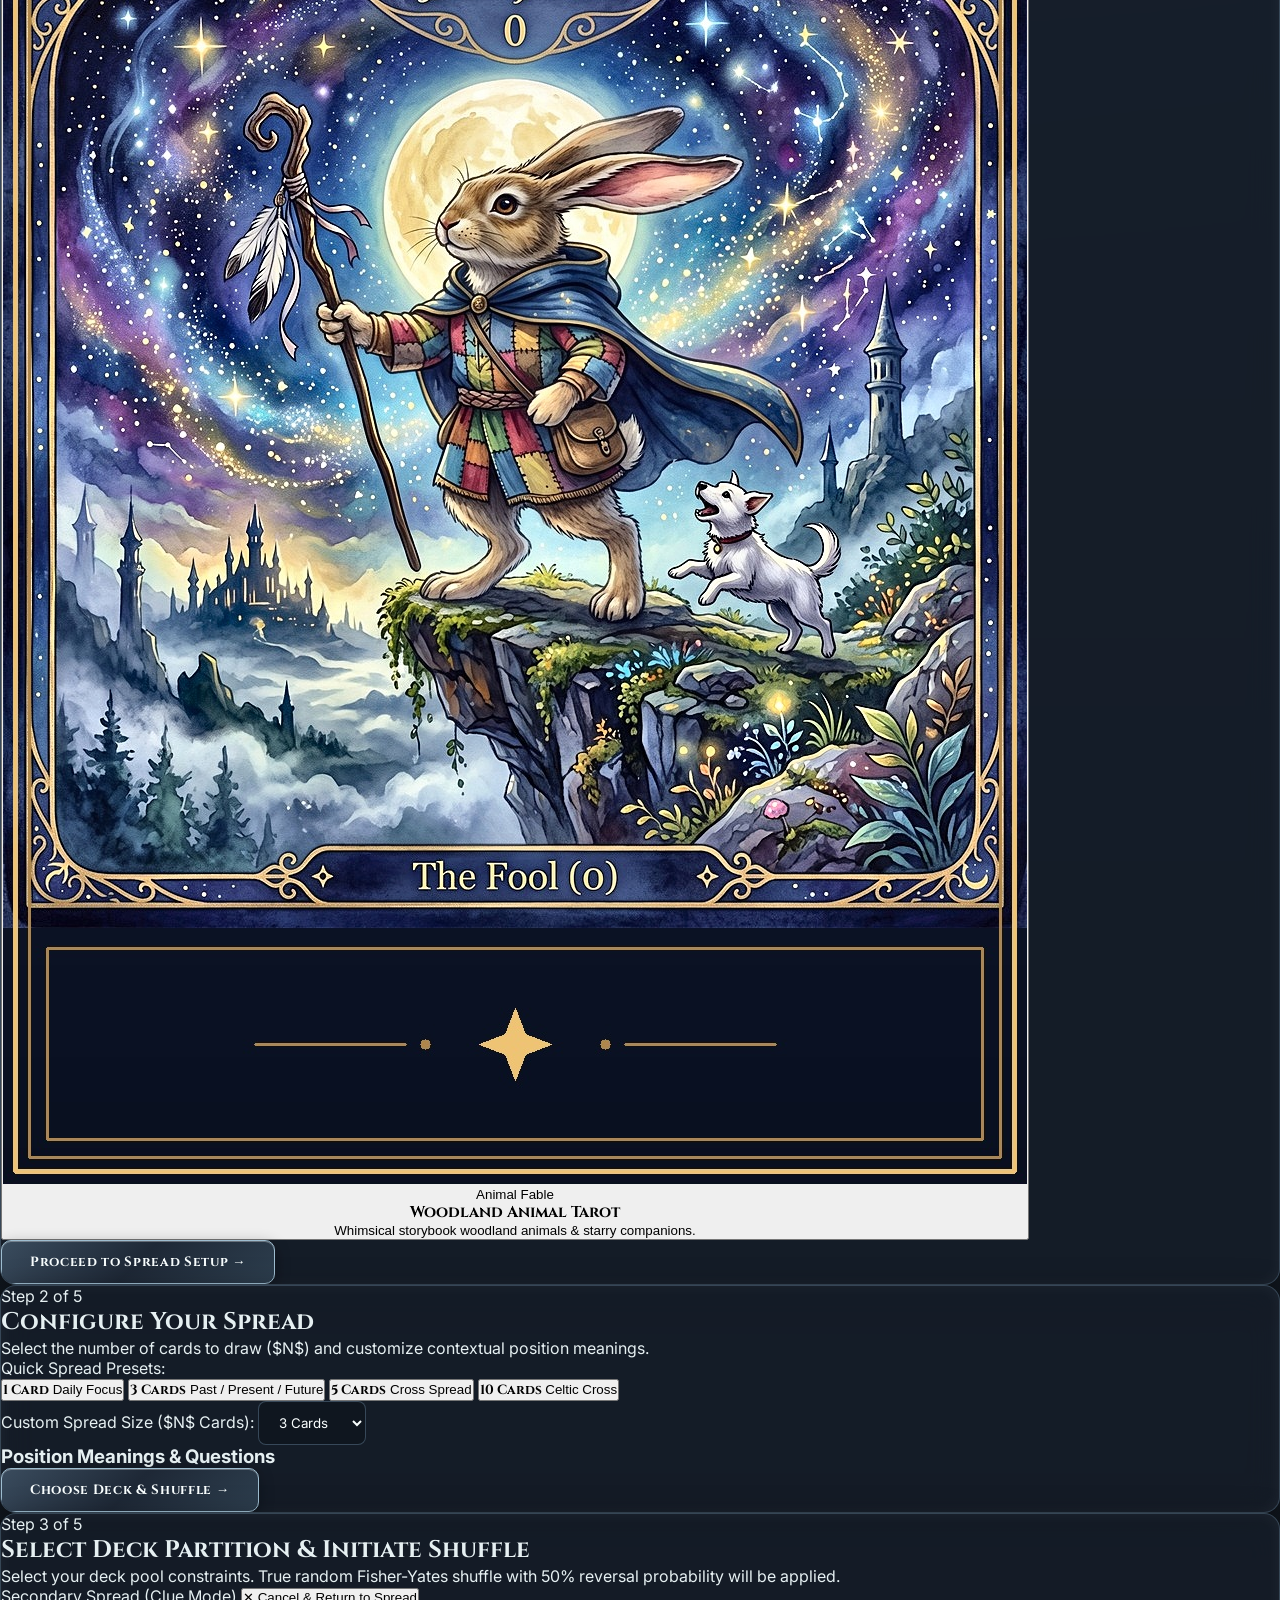
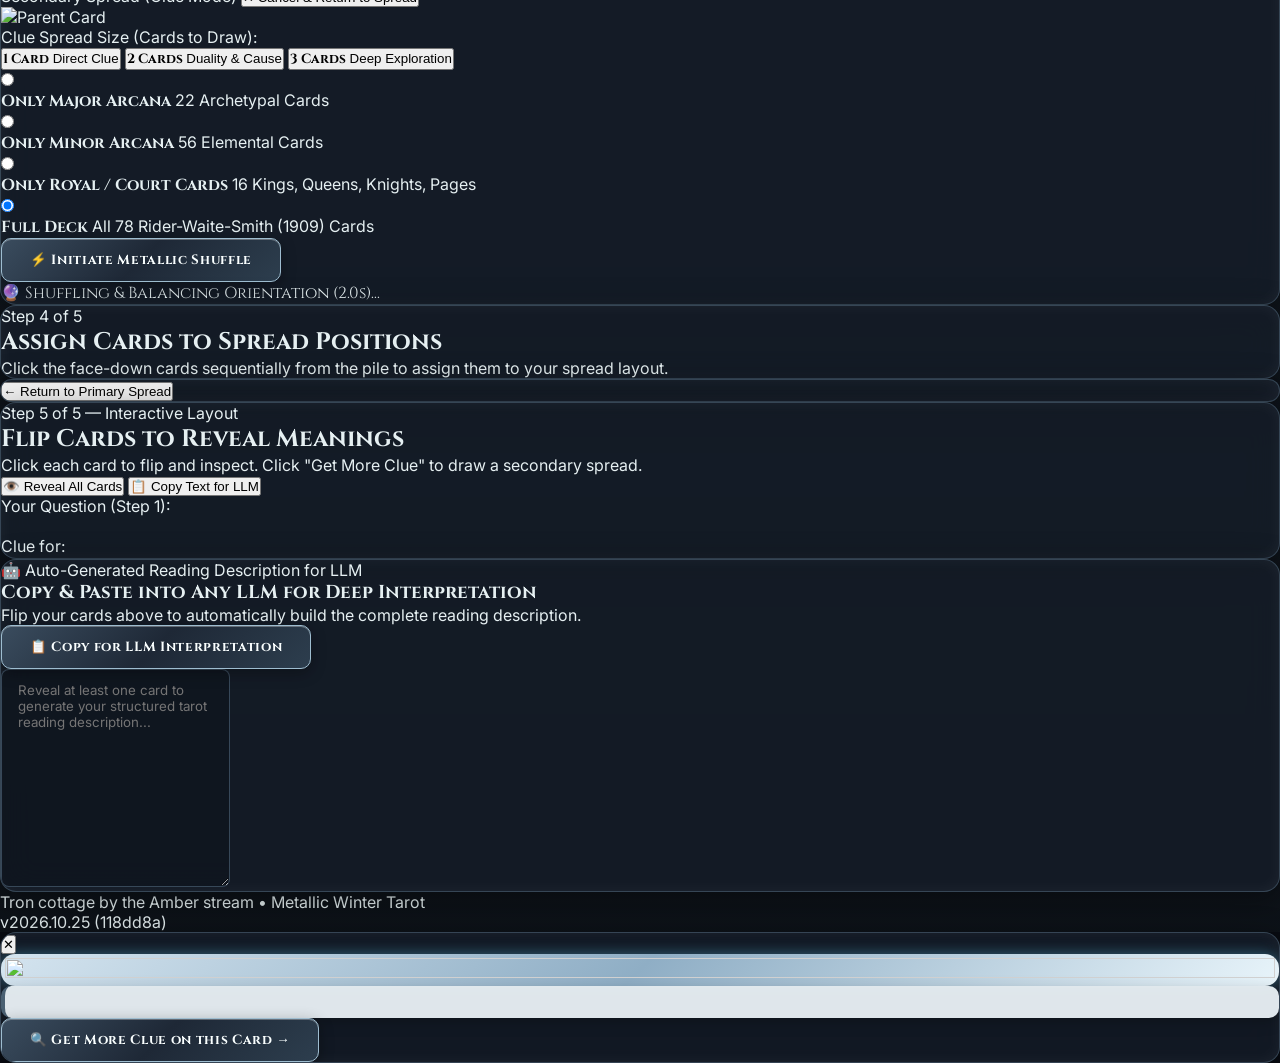
==== commit ea4be263: "Deploy to docs for GitHub Pages (2026-10-25 22:33:24)" ====
--- a/static/index.html
+++ b/static/index.html
@@ -402,6 +402,18 @@
           <textarea id="llm-prompt-textarea" rows="12" readonly class="metallic-input w-full font-mono text-xs leading-relaxed text-slate-200 bg-slate-950/90 border border-slate-700/80 resize-y select-all" placeholder="Reveal at least one card to generate your structured tarot reading description..."></textarea>
         </div>
       </section>
+    </main>
+
+    <!-- Footer with Version Info -->
+    <footer class="mt-2 pb-6 flex flex-col sm:flex-row items-center justify-between gap-3 border-t border-slate-800/80 pt-4 px-2 text-xs text-slate-500">
+      <div class="flex items-center gap-2">
+        <span>Tron cottage by the Amber stream &bull; Metallic Winter Tarot</span>
+      </div>
+      <div class="flex items-center gap-2 font-mono text-[11px] text-slate-400 bg-slate-900/60 px-2.5 py-1 rounded-md border border-slate-800">
+        <span class="w-1.5 h-1.5 rounded-full bg-cyan-400 animate-pulse"></span>
+        <span id="app-version">v2026.10.25 (118dd8a)</span>
+      </div>
+    </footer>
 
   </div>
 
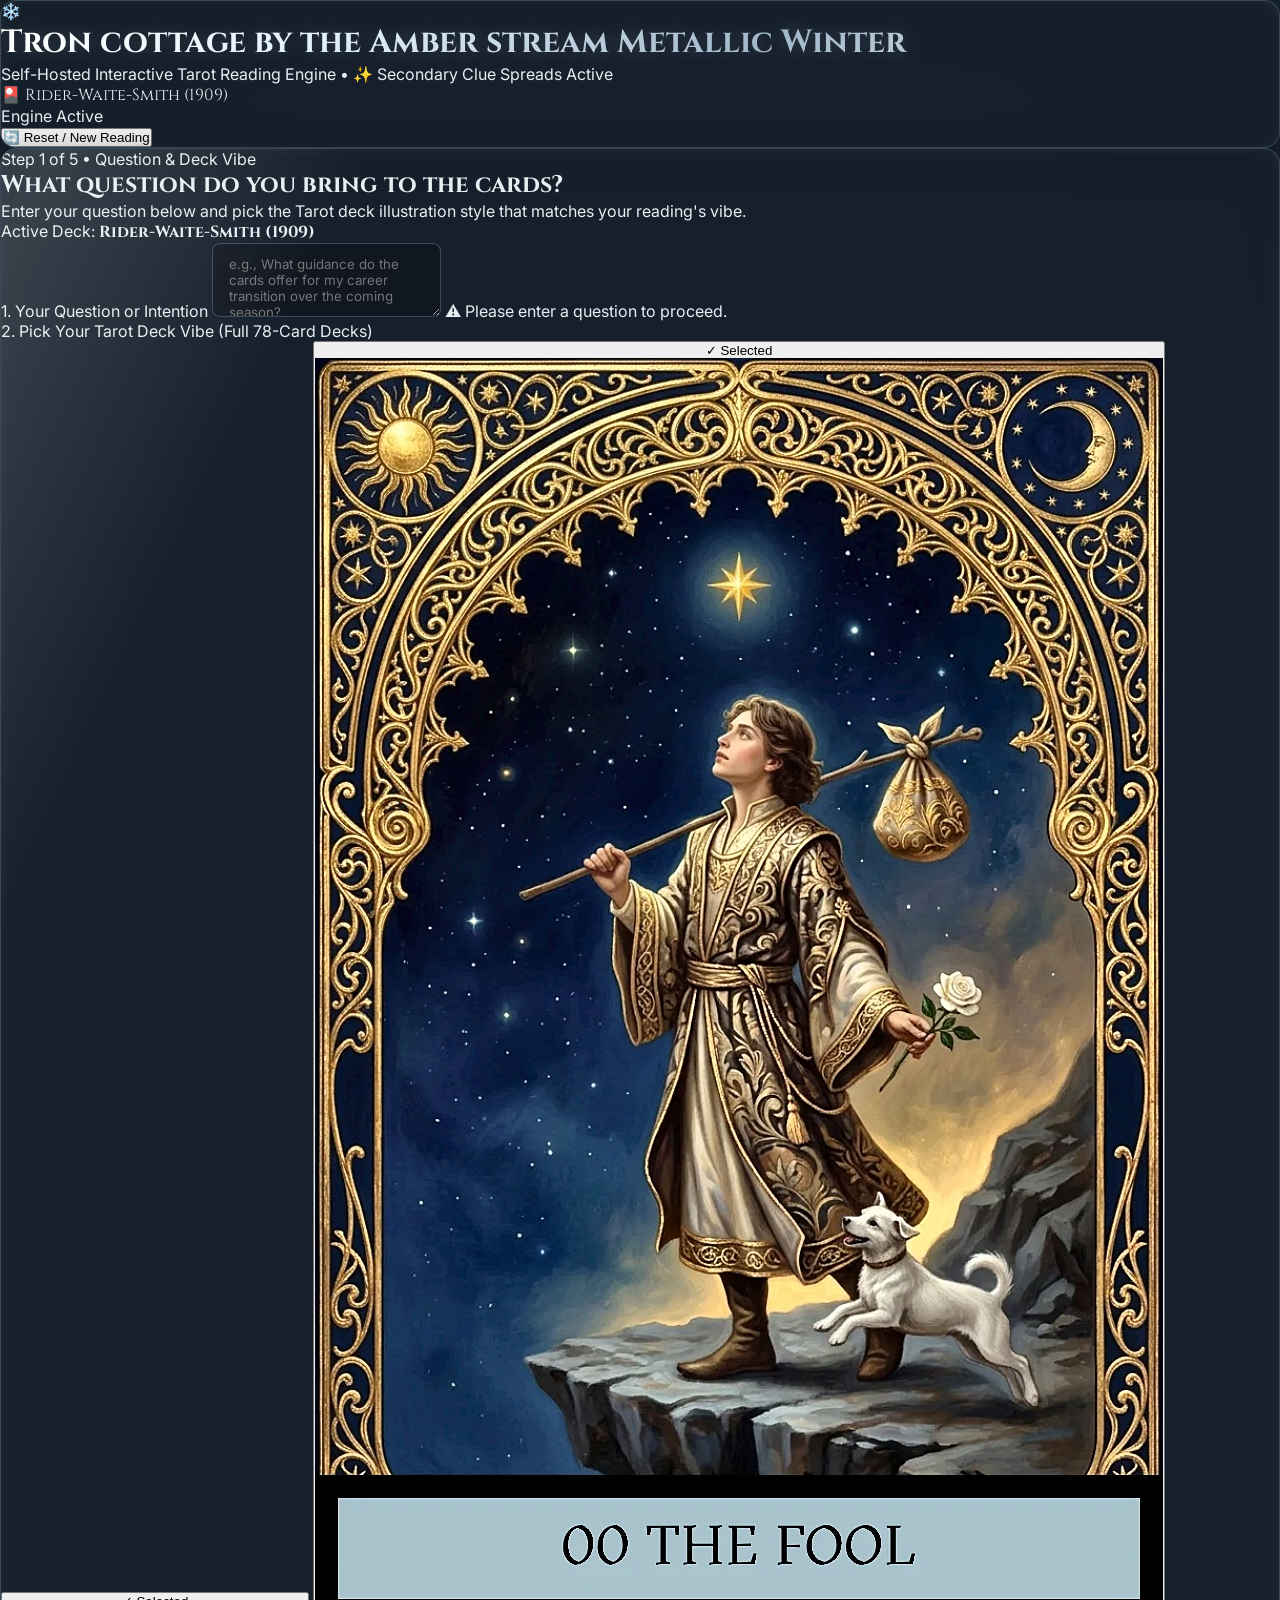
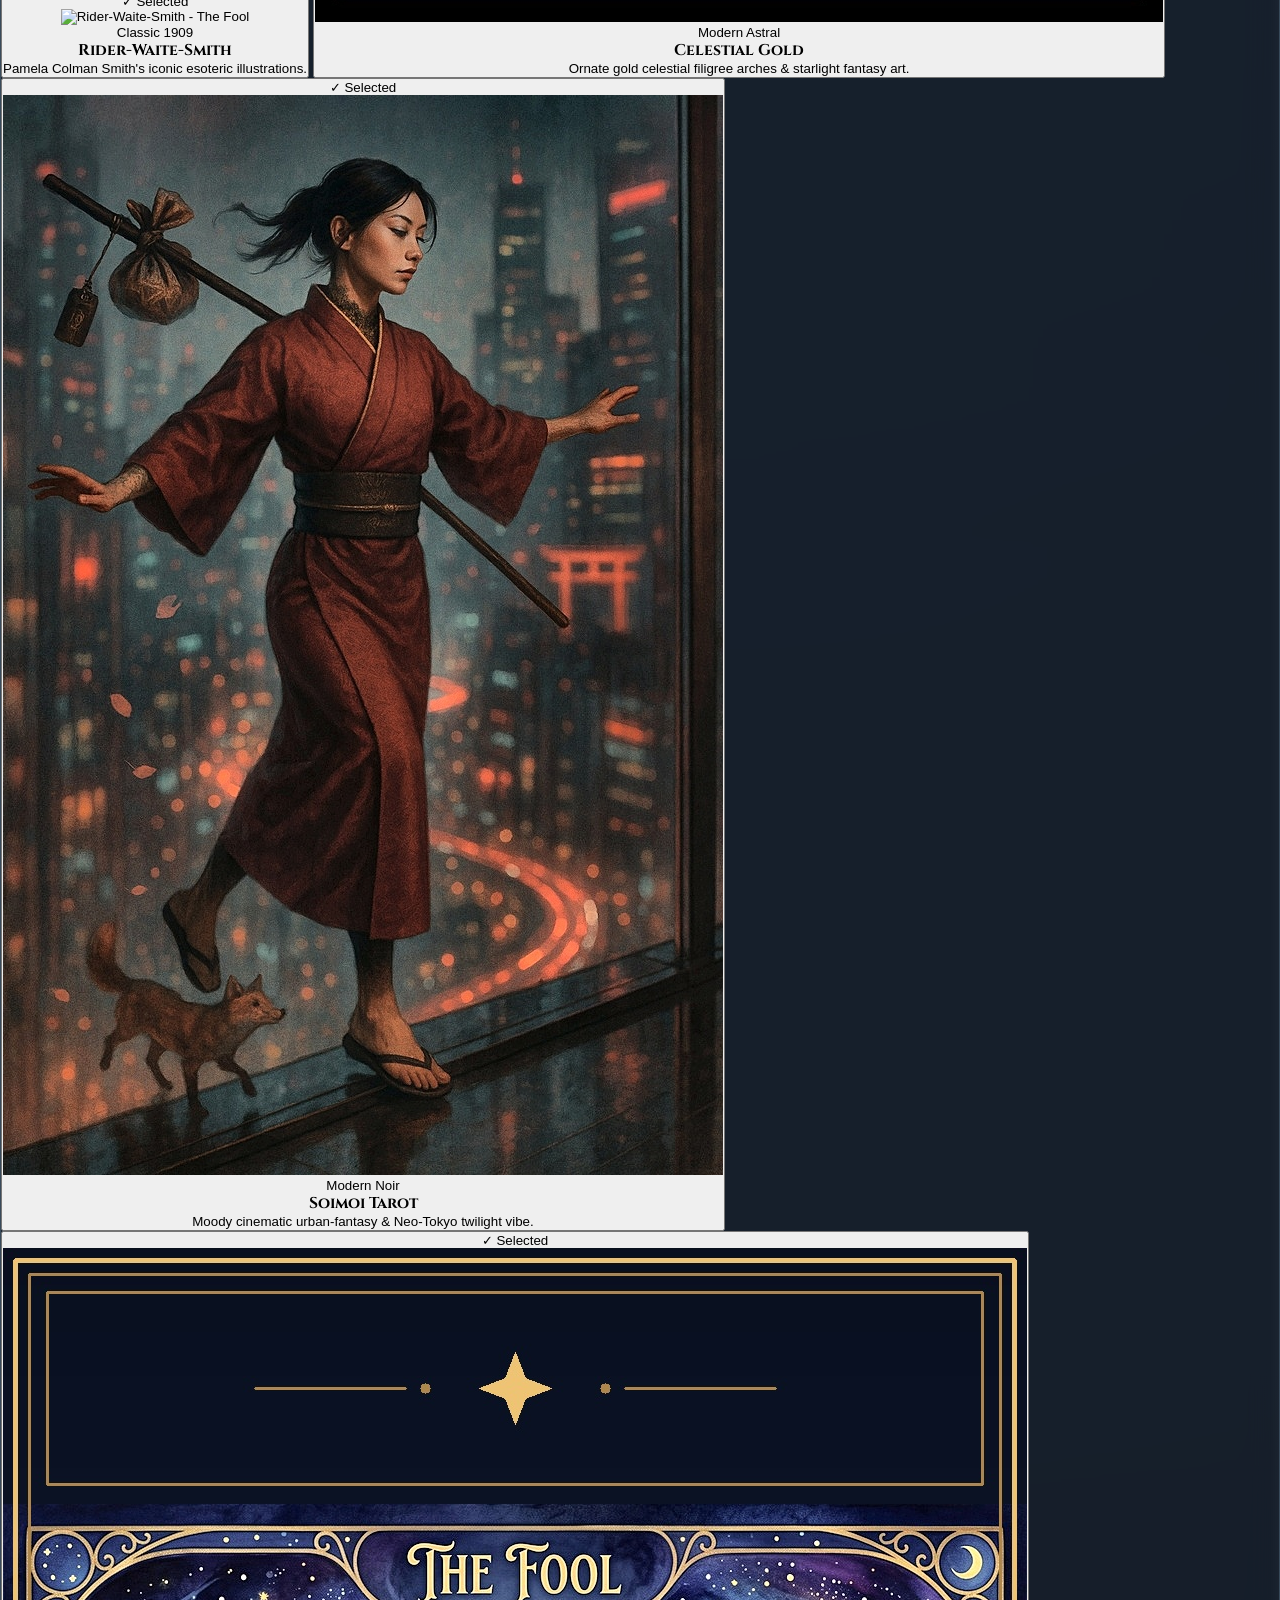
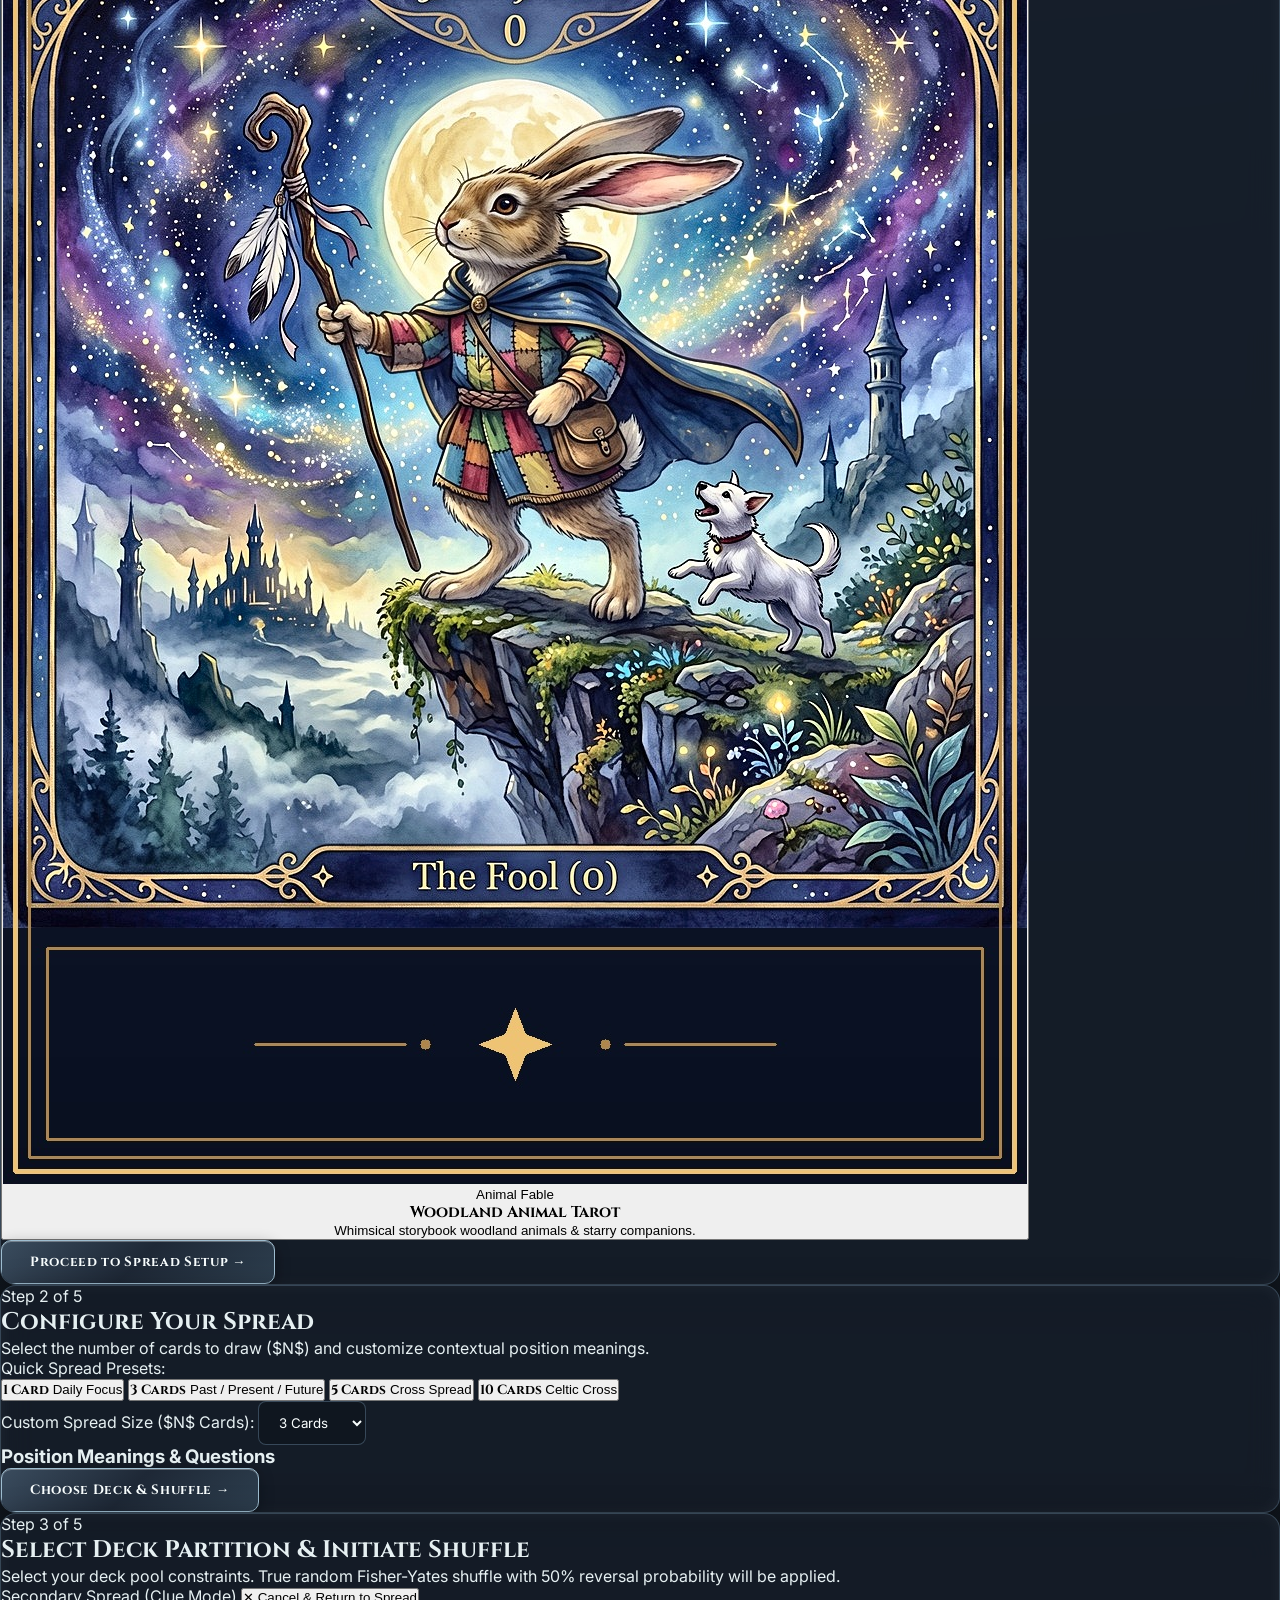
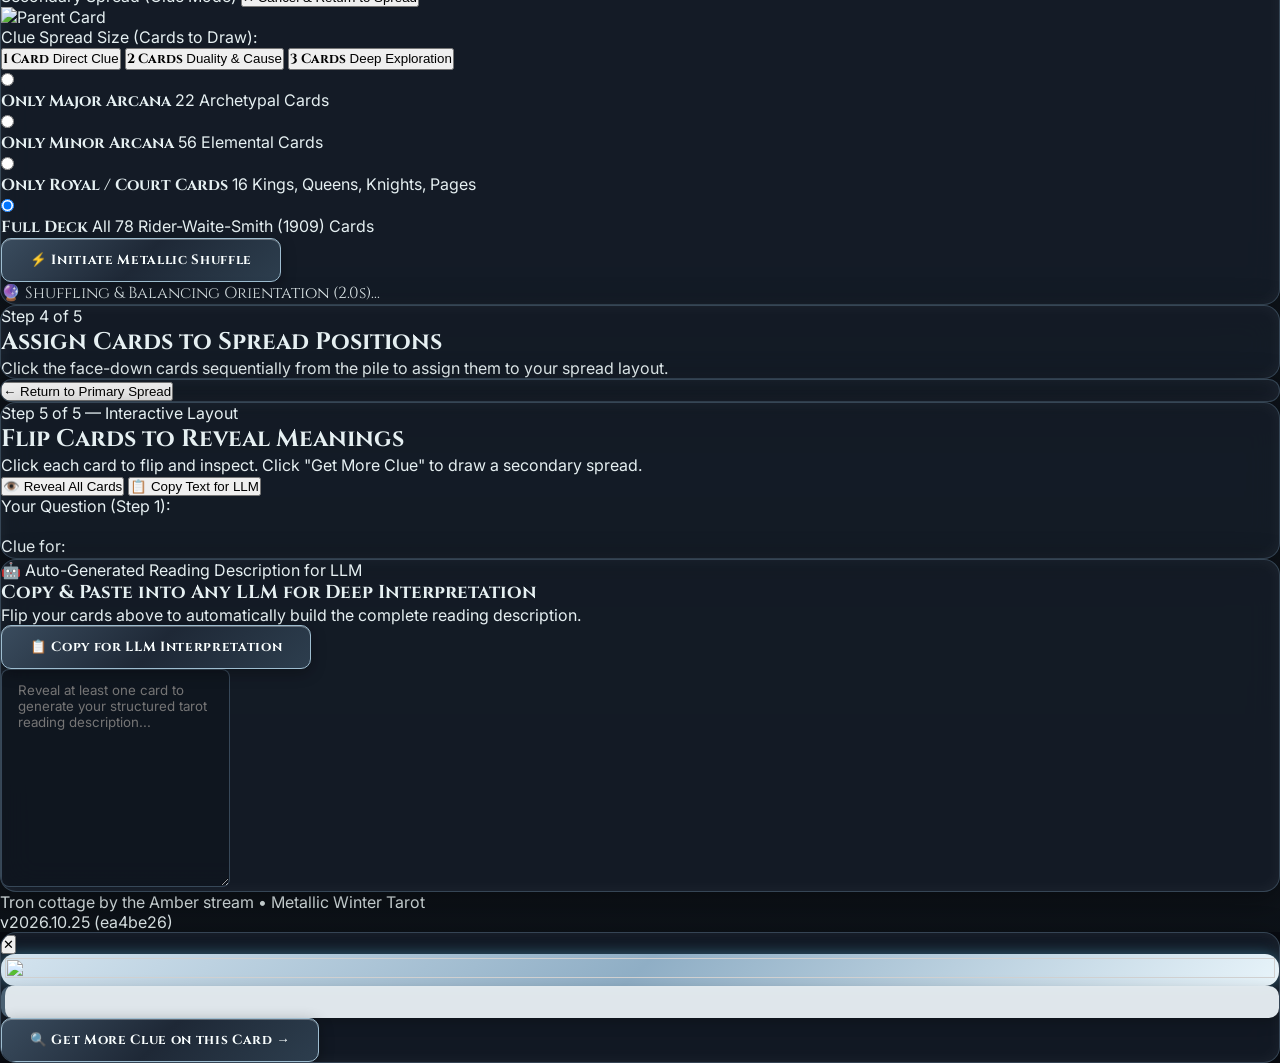
==== commit 489eb11e: "Deploy to docs for GitHub Pages (2026-10-25 22:33:41)" ====
--- a/static/index.html
+++ b/static/index.html
@@ -411,7 +411,7 @@
       </div>
       <div class="flex items-center gap-2 font-mono text-[11px] text-slate-400 bg-slate-900/60 px-2.5 py-1 rounded-md border border-slate-800">
         <span class="w-1.5 h-1.5 rounded-full bg-cyan-400 animate-pulse"></span>
-        <span id="app-version">v2026.10.25 (118dd8a)</span>
+        <span id="app-version">v2026.10.25 (ea4be26)</span>
       </div>
     </footer>
 
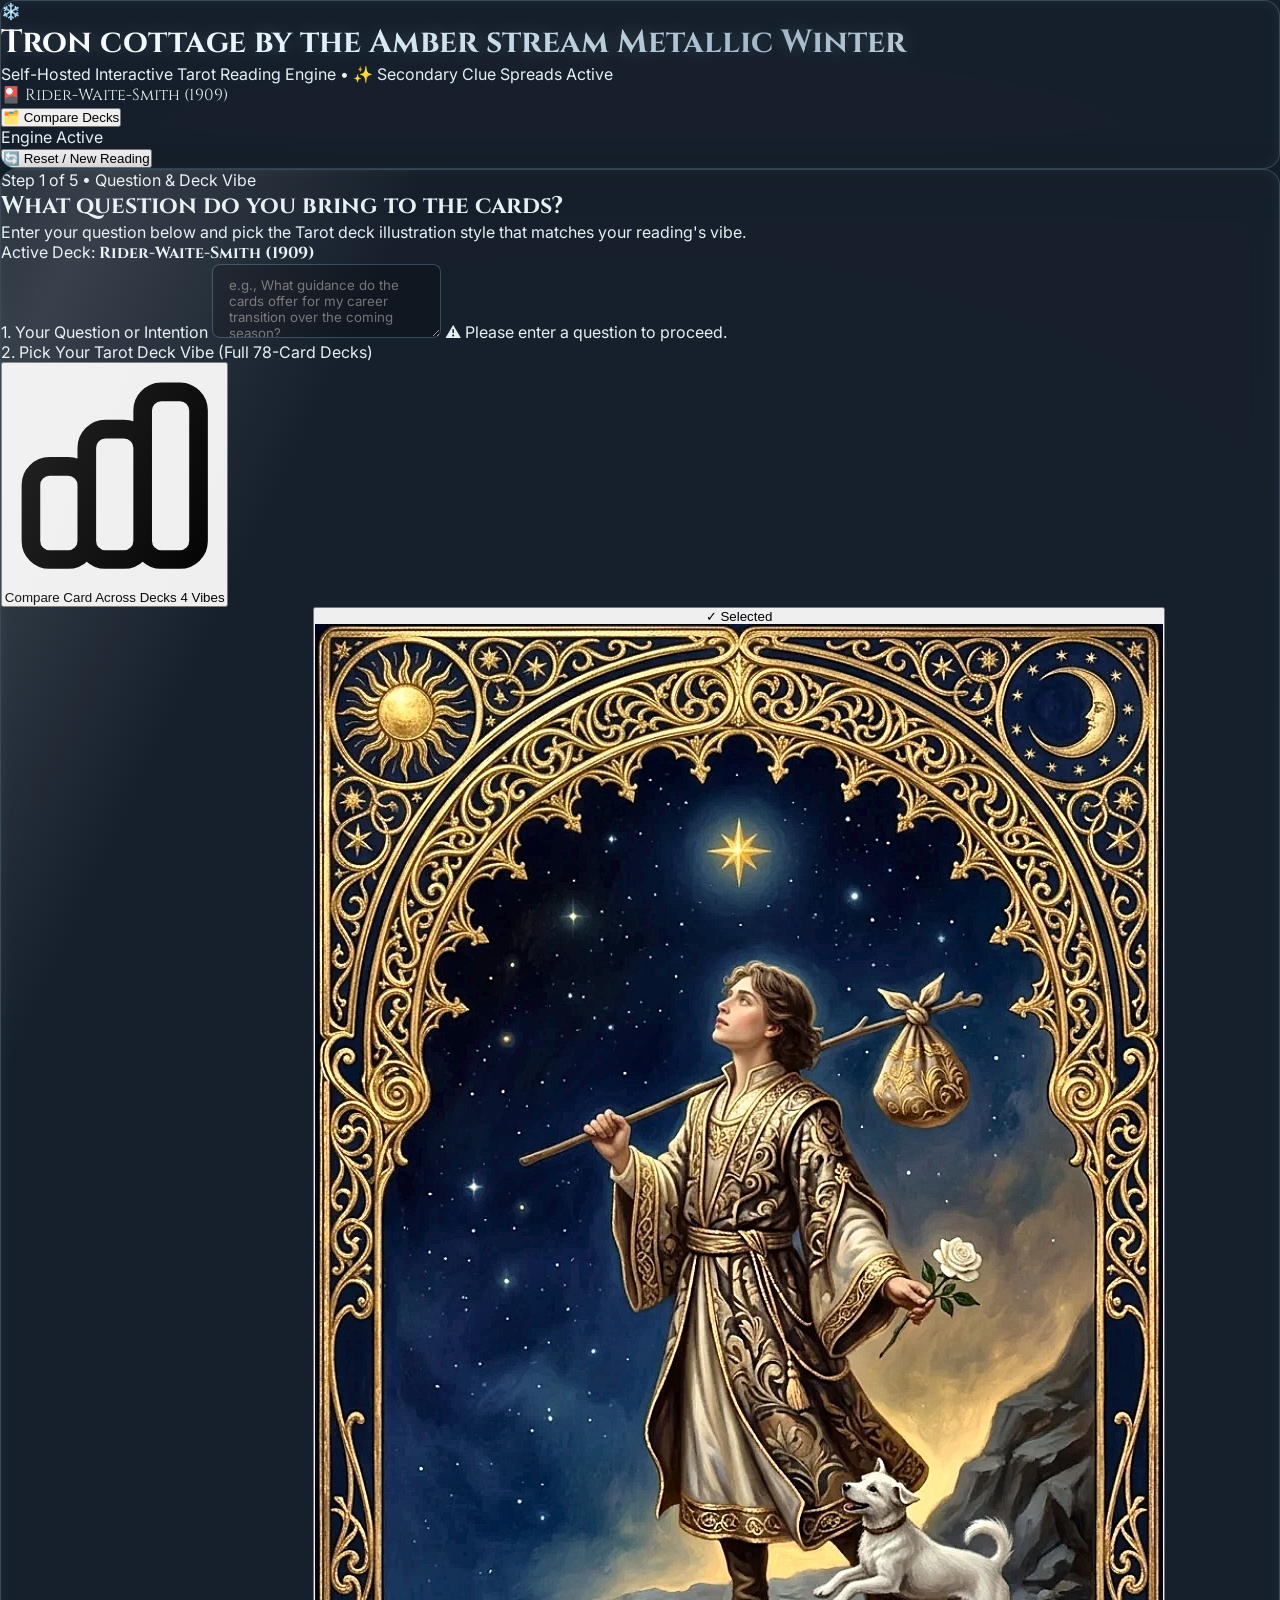
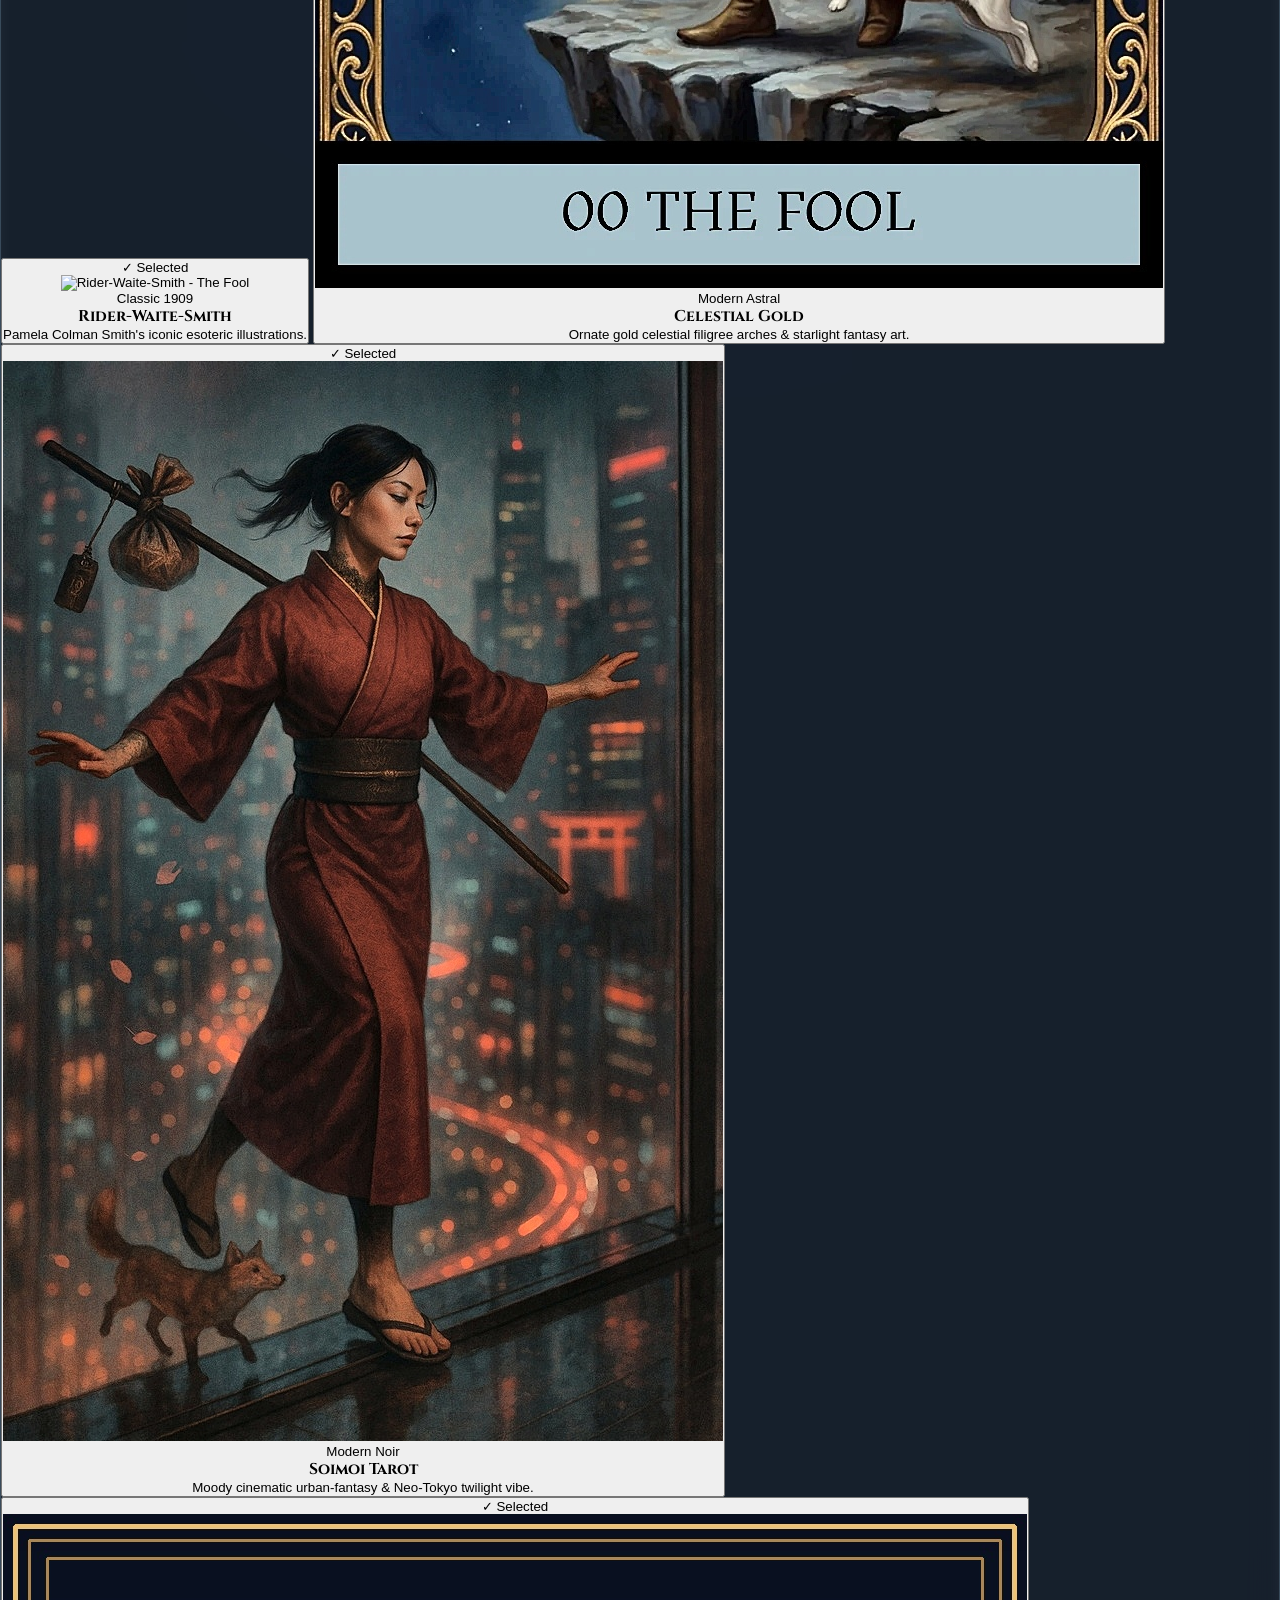
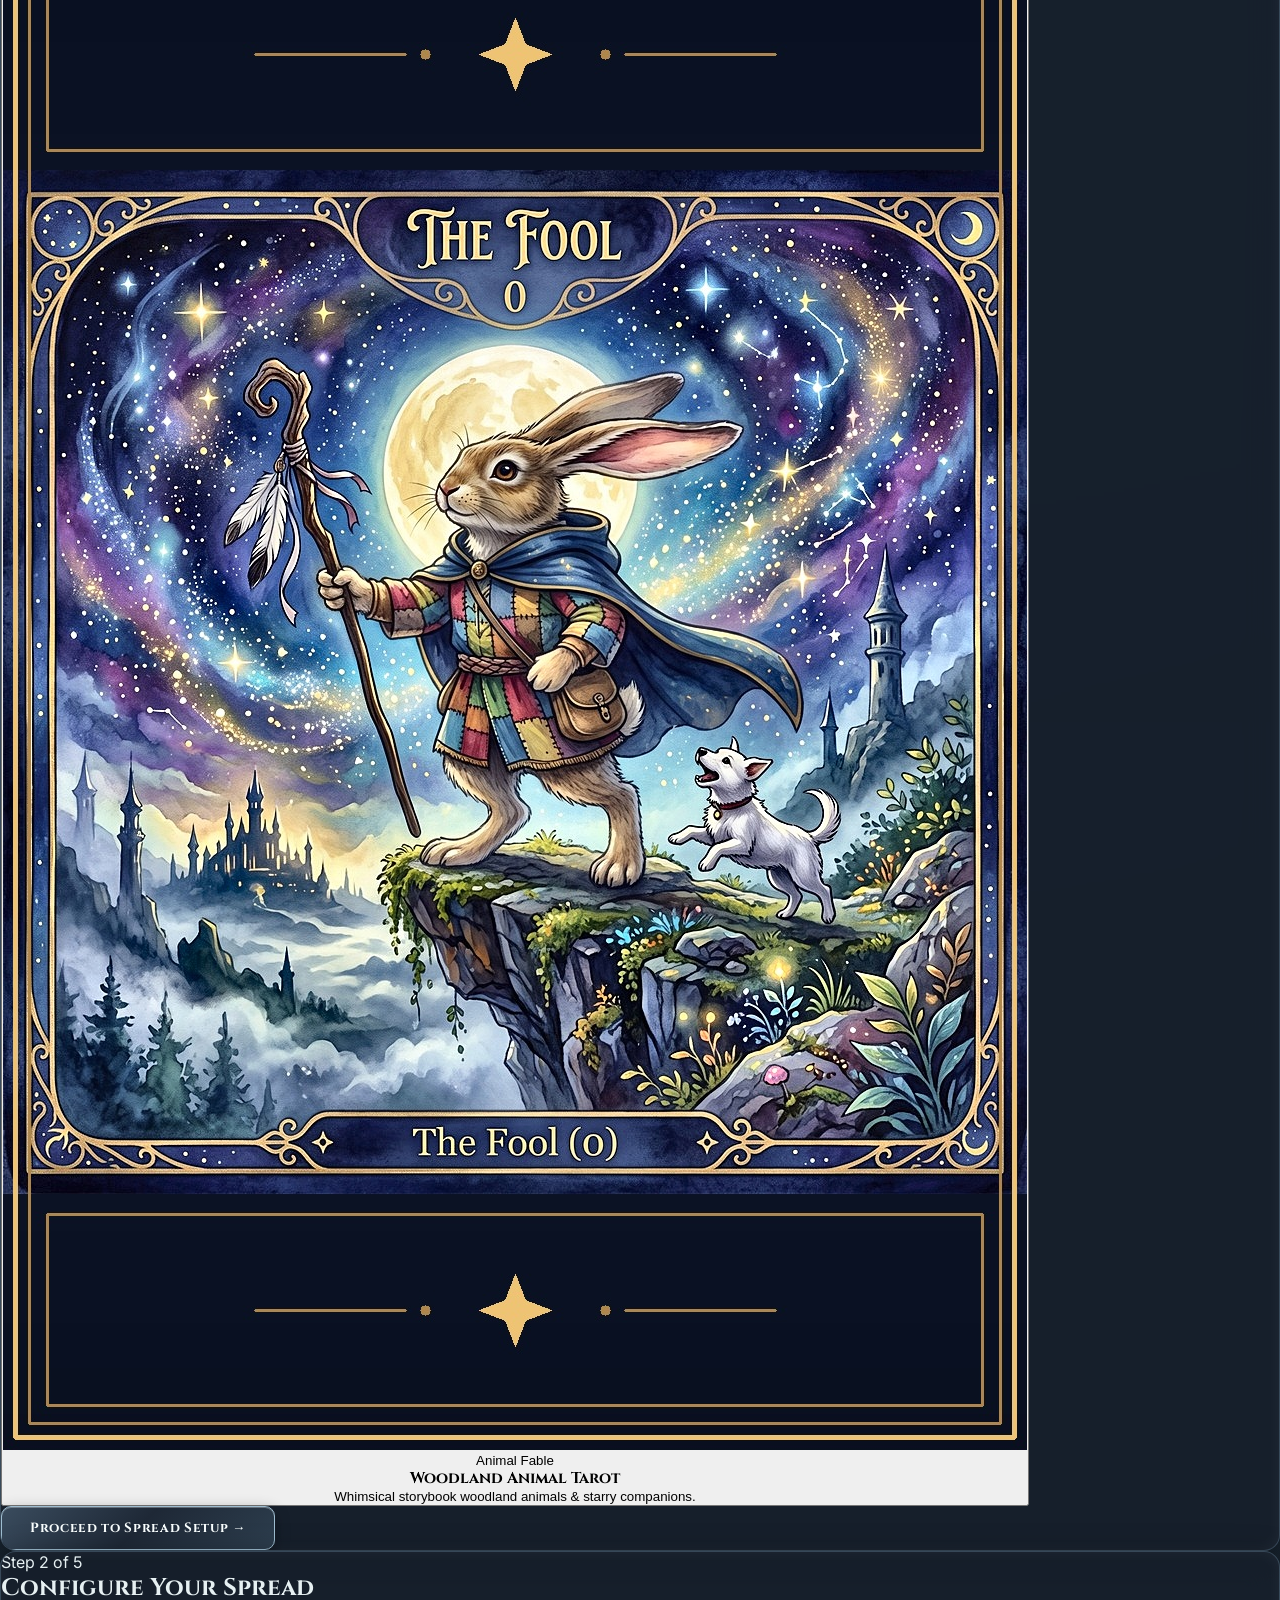
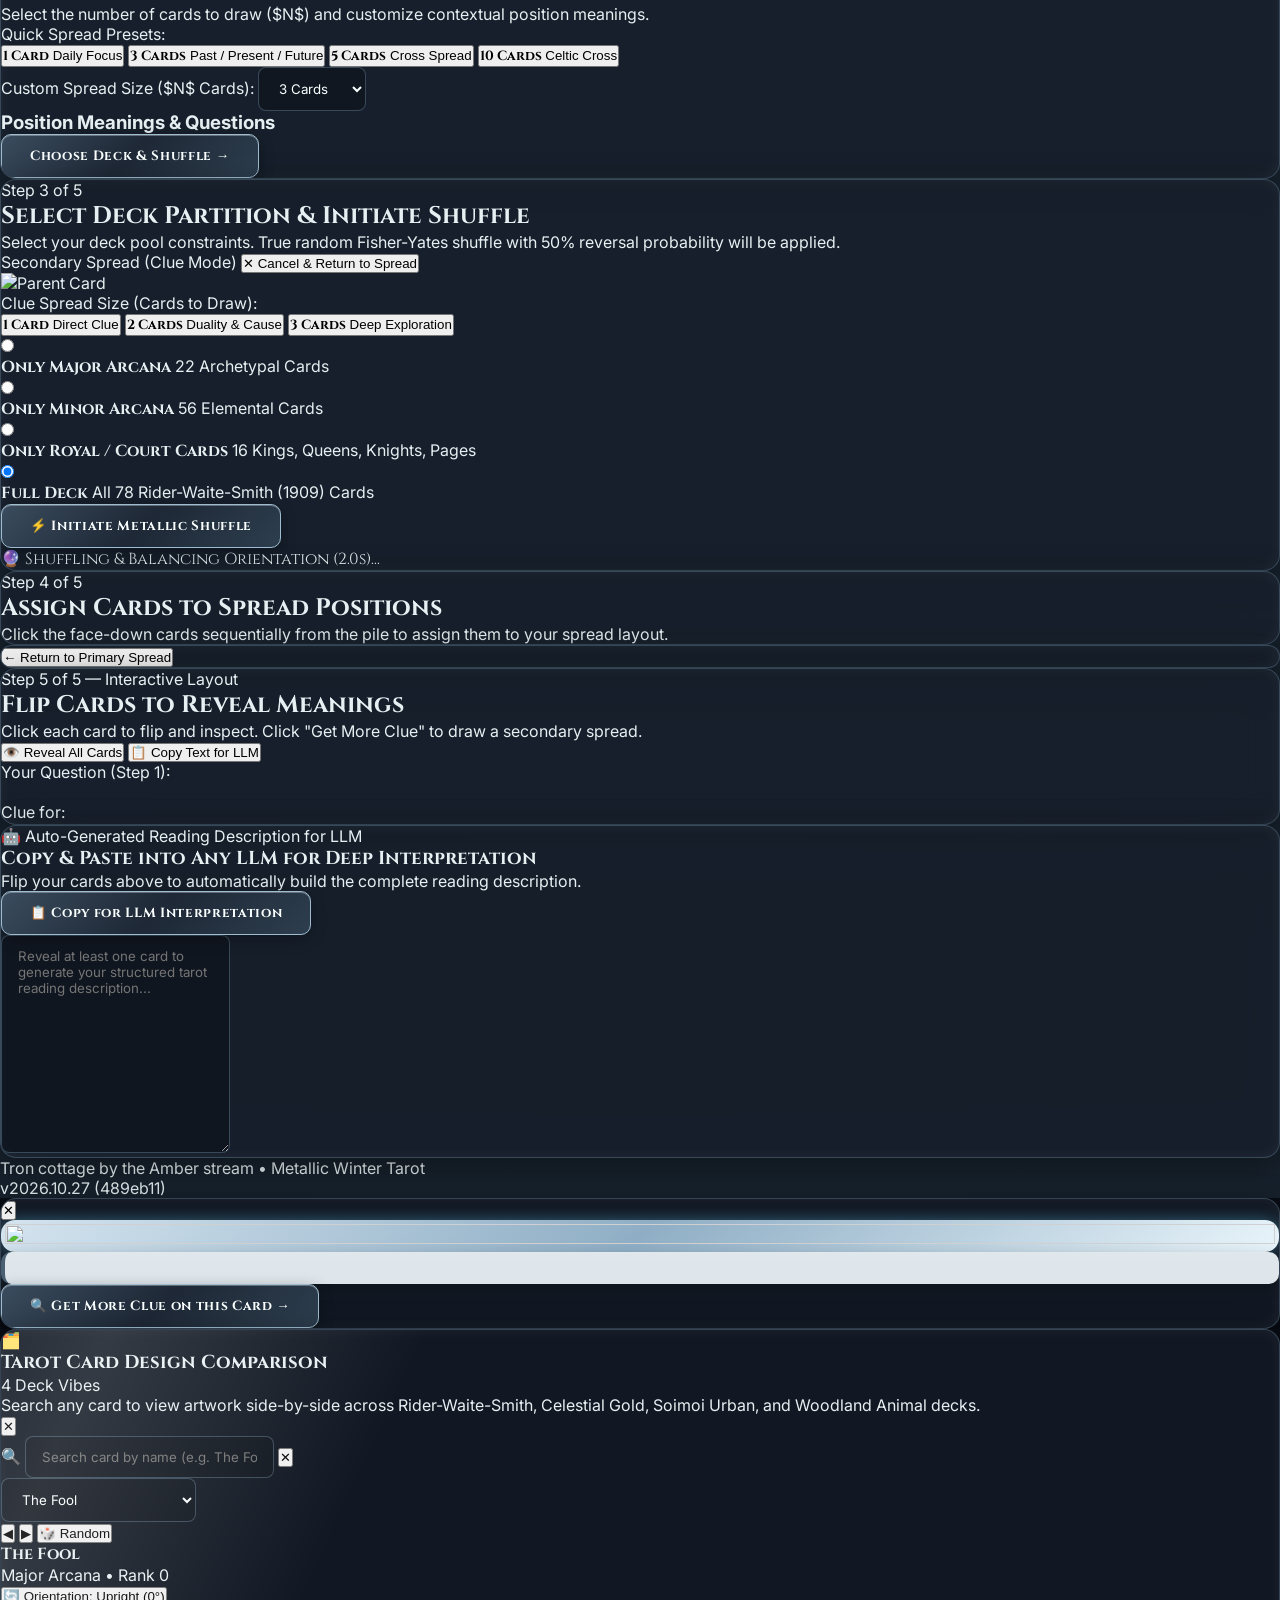
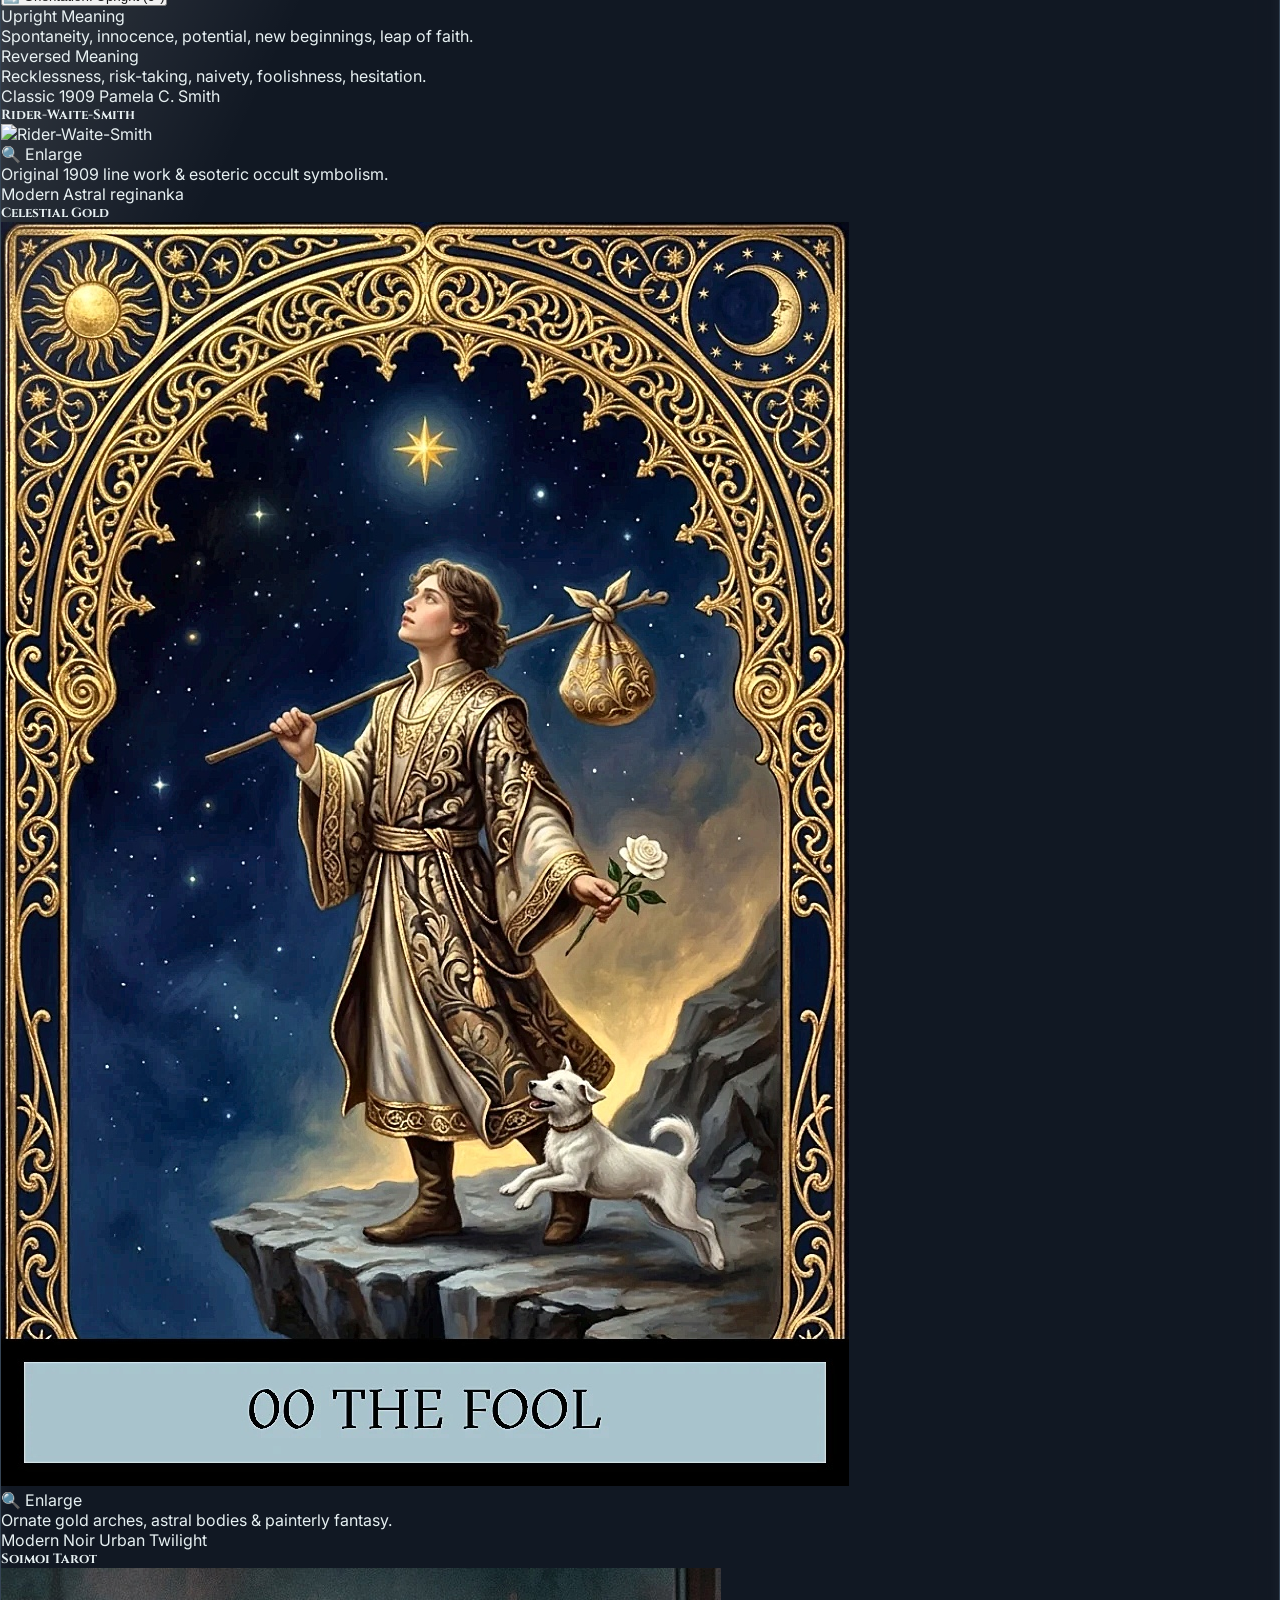
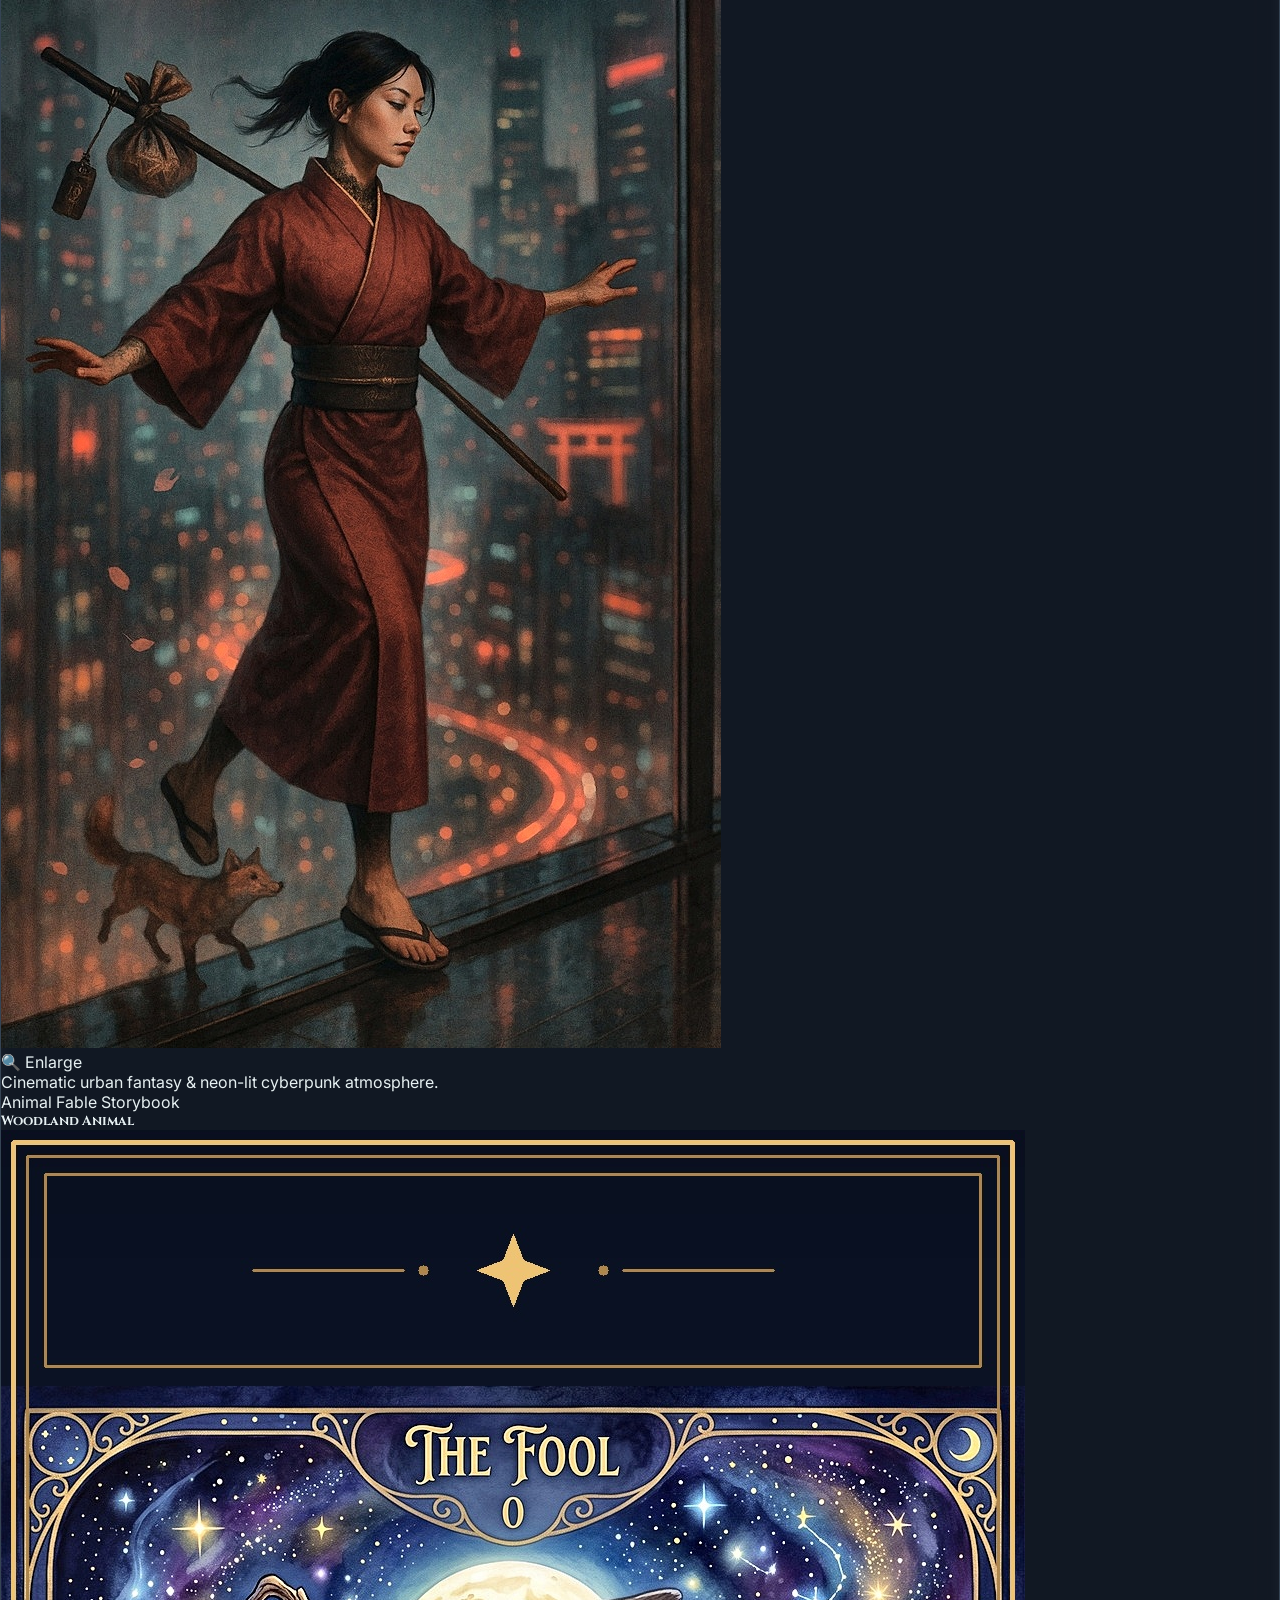
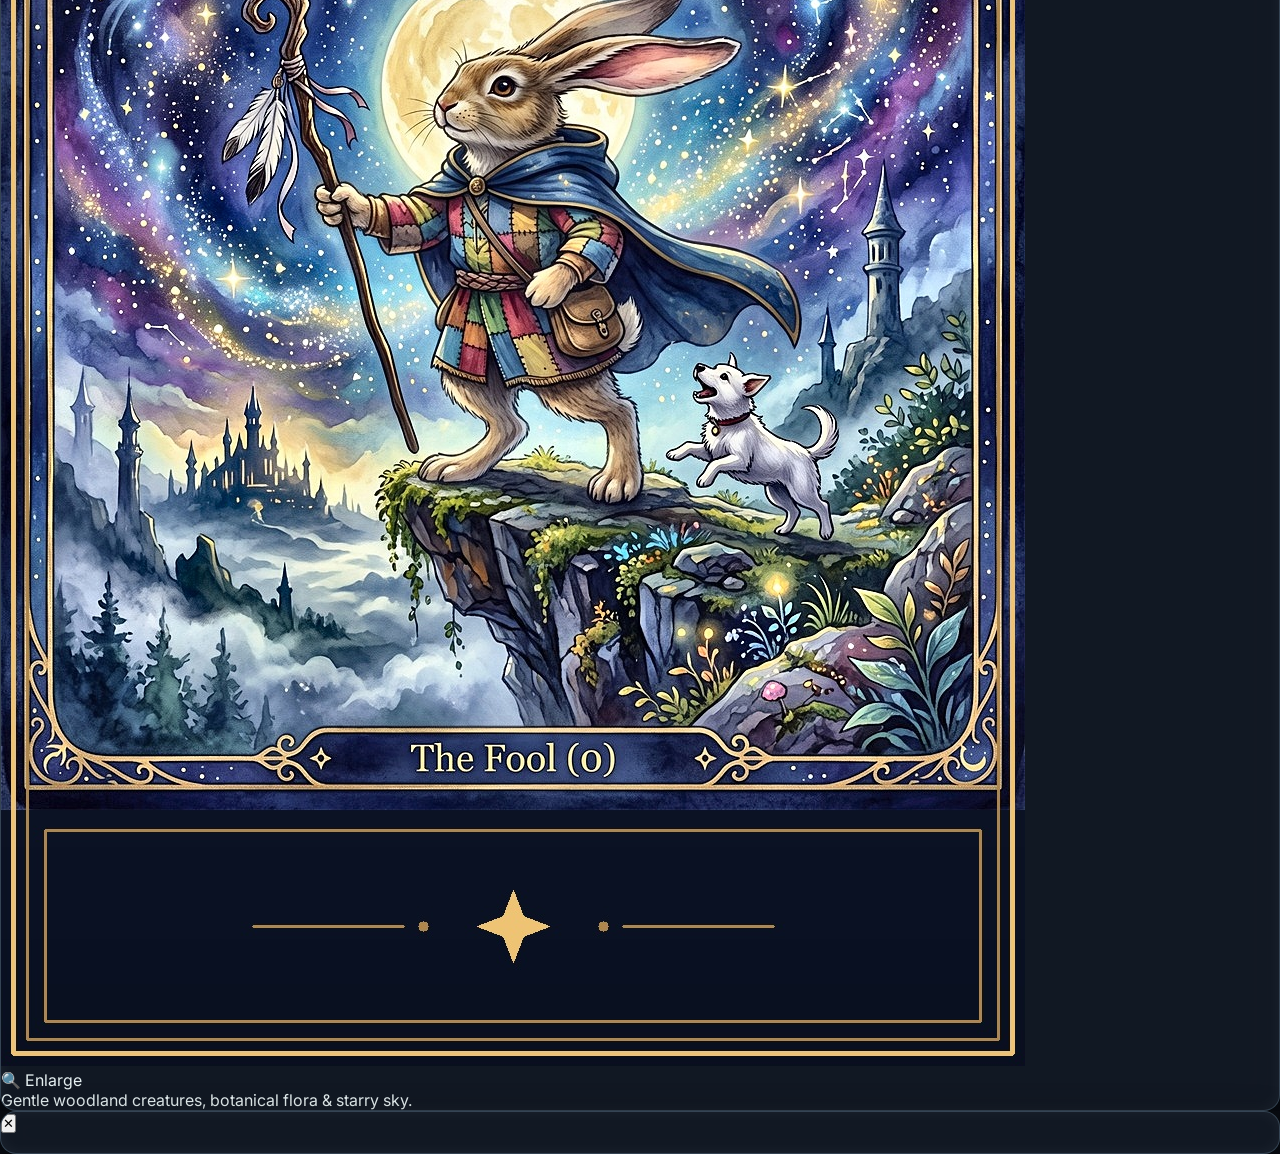
==== commit e9de9872: "Deploy to docs for GitHub Pages (2026-10-27 19:36:53)" ====
--- a/static/index.html
+++ b/static/index.html
@@ -33,6 +33,10 @@
           <span>🎴</span>
           <span id="header-active-deck-badge" class="font-cinzel font-bold">Rider-Waite-Smith (1909)</span>
         </div>
+        <button id="btn-header-deck-compare" type="button" class="flex items-center gap-1.5 bg-slate-900/60 hover:bg-cyan-950/60 px-3 py-1.5 rounded-lg border border-cyan-500/30 text-cyan-300 hover:text-white transition-colors cursor-pointer" title="Compare any card across 4 deck styles">
+          <span>🗂️</span>
+          <span>Compare Decks</span>
+        </button>
         <div class="flex items-center gap-2 bg-slate-900/60 px-3 py-1.5 rounded-lg border border-slate-700">
           <span class="w-2 h-2 rounded-full bg-emerald-400 animate-pulse"></span>
           <span>Engine Active</span>
@@ -72,6 +76,13 @@
             <div>
               <label class="text-xs font-bold uppercase tracking-wider text-cyan-200 block">2. Pick Your Tarot Deck Vibe (Full 78-Card Decks)</label>
             </div>
+            <button id="btn-open-deck-compare" type="button" class="inline-flex items-center gap-1.5 px-3 py-1.5 rounded-lg border border-cyan-400/50 bg-slate-900/80 hover:bg-cyan-950/70 hover:border-cyan-300 text-cyan-300 hover:text-white text-xs font-semibold transition-all shadow-sm cursor-pointer group" title="Search and compare any card across all 4 deck vibes">
+              <svg class="w-3.5 h-3.5 text-cyan-400 group-hover:scale-110 transition-transform" fill="none" stroke="currentColor" viewBox="0 0 24 24">
+                <path stroke-linecap="round" stroke-linejoin="round" stroke-width="2" d="M9 19v-6a2 2 0 00-2-2H5a2 2 0 00-2 2v6a2 2 0 002 2h2a2 2 0 002-2zm0 0V9a2 2 0 012-2h2a2 2 0 012 2v10m-6 0a2 2 0 002 2h2a2 2 0 002-2m0 0V5a2 2 0 012-2h2a2 2 0 012 2v14a2 2 0 01-2 2h-2a2 2 0 01-2-2z"></path>
+              </svg>
+              <span>Compare Card Across Decks</span>
+              <span class="text-[10px] bg-cyan-950 text-cyan-300 px-1.5 py-0.5 rounded border border-cyan-700/50">4 Vibes</span>
+            </button>
           </div>
 
           <div id="deck-style-grid" class="grid grid-cols-2 lg:grid-cols-4 gap-4 mt-1">
@@ -411,7 +422,7 @@
       </div>
       <div class="flex items-center gap-2 font-mono text-[11px] text-slate-400 bg-slate-900/60 px-2.5 py-1 rounded-md border border-slate-800">
         <span class="w-1.5 h-1.5 rounded-full bg-cyan-400 animate-pulse"></span>
-        <span id="app-version">v2026.10.25 (ea4be26)</span>
+        <span id="app-version">v2026.10.27 (489eb11)</span>
       </div>
     </footer>
 
@@ -449,6 +460,186 @@
     </div>
   </div>
 
+  <!-- Deck Card Comparison Modal (Compare 1 Card Across All 4 Deck Vibes) -->
+  <div id="deck-compare-modal" class="hidden fixed inset-0 z-[9999] flex items-center justify-center p-2 sm:p-4 modal-backdrop">
+    <div class="metallic-card max-w-5xl w-full max-h-[94vh] flex flex-col border border-cyan-400/50 shadow-2xl relative">
+      <!-- Modal Header -->
+      <div class="p-3.5 sm:p-5 border-b border-slate-700/70 flex items-center justify-between gap-3 bg-slate-900/60">
+        <div class="flex items-center gap-2.5">
+          <div class="w-9 h-9 rounded-xl bg-cyan-950/80 border border-cyan-400/40 flex items-center justify-center text-cyan-300 text-lg shadow-sm">
+            🗂️
+          </div>
+          <div>
+            <div class="flex items-center gap-2 flex-wrap">
+              <h3 class="font-cinzel text-base sm:text-lg font-bold text-white">Tarot Card Design Comparison</h3>
+              <span class="text-[10px] font-sans font-extrabold px-2 py-0.5 rounded-full bg-cyan-950 text-cyan-300 border border-cyan-500/40">4 Deck Vibes</span>
+            </div>
+            <p class="text-[11px] sm:text-xs text-slate-400 hidden sm:block">Search any card to view artwork side-by-side across Rider-Waite-Smith, Celestial Gold, Soimoi Urban, and Woodland Animal decks.</p>
+          </div>
+        </div>
+        <button id="compare-modal-close-btn" type="button" class="text-slate-400 hover:text-white text-xl font-bold p-1.5 leading-none cursor-pointer rounded-lg hover:bg-slate-800 transition-colors" title="Close (Esc)">
+          ✕
+        </button>
+      </div>
+
+      <!-- Controls Toolbar: Search, Select, Prev/Next -->
+      <div class="px-3.5 sm:px-5 py-3 bg-slate-950/70 border-b border-slate-800 flex flex-col md:flex-row gap-2.5 items-stretch md:items-center">
+        <!-- Search with live suggestions -->
+        <div class="relative flex-1">
+          <div class="relative">
+            <span class="absolute inset-y-0 left-0 pl-3 flex items-center pointer-events-none text-slate-400 text-xs">🔍</span>
+            <input id="compare-search-input" type="text" autocomplete="off" placeholder="Search card by name (e.g. The Fool, High Priestess, 3 of Cups, Death)..." class="metallic-input w-full pl-8 pr-8 text-xs py-2 bg-slate-900/90 text-white placeholder-slate-400">
+            <button id="compare-search-clear" type="button" class="hidden absolute inset-y-0 right-0 pr-2.5 flex items-center text-slate-400 hover:text-white text-xs cursor-pointer" title="Clear search">✕</button>
+          </div>
+          <!-- Autocomplete dropdown suggestions -->
+          <div id="compare-search-suggestions" class="hidden absolute top-full left-0 right-0 mt-1 max-h-60 overflow-y-auto bg-slate-900 border border-slate-700 rounded-xl shadow-2xl z-50 divide-y divide-slate-800"></div>
+        </div>
+
+        <div class="flex items-center gap-2 flex-wrap sm:flex-nowrap">
+          <!-- Dropdown Selector Grouped by Arcana/Suit -->
+          <select id="compare-card-select" class="metallic-input text-xs py-2 bg-slate-900/90 text-slate-200 cursor-pointer flex-1 sm:flex-initial sm:min-w-[190px]">
+            <!-- Populated via JS -->
+          </select>
+
+          <!-- Nav Buttons -->
+          <div class="flex items-center gap-1">
+            <button id="compare-prev-btn" type="button" class="px-2.5 py-1.5 rounded-lg border border-slate-700 bg-slate-800/80 hover:bg-slate-700 text-slate-200 text-xs font-semibold cursor-pointer transition-colors" title="Previous Card">
+              ◀
+            </button>
+            <button id="compare-next-btn" type="button" class="px-2.5 py-1.5 rounded-lg border border-slate-700 bg-slate-800/80 hover:bg-slate-700 text-slate-200 text-xs font-semibold cursor-pointer transition-colors" title="Next Card">
+              ▶
+            </button>
+            <button id="compare-random-btn" type="button" class="px-2.5 py-1.5 rounded-lg border border-cyan-500/40 bg-cyan-950/40 hover:bg-cyan-900/60 text-cyan-300 text-xs font-semibold cursor-pointer transition-colors" title="Random Card">
+              🎲 Random
+            </button>
+          </div>
+        </div>
+      </div>
+
+      <!-- Scrollable Comparison Content -->
+      <div class="p-3.5 sm:p-5 overflow-y-auto flex-1 flex flex-col gap-4">
+        <!-- Active Card Header & Meanings -->
+        <div class="bg-slate-900/70 rounded-xl p-3 sm:p-4 border border-slate-800 flex flex-col gap-3 shadow-inner">
+          <div class="flex flex-col sm:flex-row sm:items-center justify-between gap-2 border-b border-slate-800/80 pb-2.5">
+            <div class="flex items-center gap-2.5 flex-wrap">
+              <h4 id="compare-card-title" class="font-cinzel text-lg sm:text-xl font-bold text-white tracking-wide">The Fool</h4>
+              <span id="compare-card-type-badge" class="text-[11px] font-semibold px-2.5 py-0.5 rounded-full bg-cyan-950 text-cyan-300 border border-cyan-500/40">Major Arcana &bull; Rank 0</span>
+            </div>
+            <!-- Orientation Toggle -->
+            <button id="compare-orientation-toggle" type="button" class="inline-flex items-center gap-1.5 text-xs px-2.5 py-1 rounded-lg border border-slate-700 bg-slate-800 hover:border-cyan-400 text-slate-300 transition-colors self-start sm:self-auto cursor-pointer">
+              <span>🔄</span>
+              <span id="compare-orientation-label">Orientation: Upright (0°)</span>
+            </button>
+          </div>
+
+          <!-- Upright / Reversed Meanings -->
+          <div class="grid grid-cols-1 md:grid-cols-2 gap-2.5 text-xs">
+            <div id="compare-upright-box" class="p-2.5 rounded-lg bg-emerald-950/20 border border-emerald-500/30 transition-all">
+              <span class="text-[10px] uppercase font-bold tracking-wider text-emerald-400 block mb-1">Upright Meaning</span>
+              <p id="compare-upright-meaning" class="text-slate-300 leading-relaxed font-medium">Spontaneity, innocence, potential, new beginnings, leap of faith.</p>
+            </div>
+            <div id="compare-reversed-box" class="p-2.5 rounded-lg bg-amber-950/20 border border-amber-500/30 transition-all">
+              <span class="text-[10px] uppercase font-bold tracking-wider text-amber-400 block mb-1">Reversed Meaning</span>
+              <p id="compare-reversed-meaning" class="text-slate-300 leading-relaxed font-medium">Recklessness, risk-taking, naivety, foolishness, hesitation.</p>
+            </div>
+          </div>
+        </div>
+
+        <!-- 4 Decks Grid -->
+        <div class="grid grid-cols-2 lg:grid-cols-4 gap-3 sm:gap-4">
+          <!-- 1. Rider-Waite-Smith -->
+          <div class="deck-compare-col flex flex-col gap-2 p-2.5 rounded-xl border border-slate-700 bg-slate-900/60 shadow-lg hover:border-cyan-400/50 transition-colors">
+            <div class="flex items-center justify-between">
+              <span class="text-[10px] font-extrabold px-2 py-0.5 rounded-full bg-cyan-950 text-cyan-300 border border-cyan-500/40">Classic 1909</span>
+              <span class="text-[10px] text-slate-400">Pamela C. Smith</span>
+            </div>
+            <h5 class="font-cinzel font-bold text-xs text-white leading-tight">Rider-Waite-Smith</h5>
+            <div class="compare-card-frame relative w-full aspect-[2/3] rounded-lg overflow-hidden border border-slate-700 bg-slate-950 shadow-inner group cursor-pointer" data-deck-name="Rider-Waite-Smith (1909)" data-deck-badge="Classic 1909" data-badge-class="bg-cyan-950 text-cyan-300 border border-cyan-500/40">
+              <img id="compare-img-rws" src="images/cleaned-deck/major_00.jpg" alt="Rider-Waite-Smith" class="w-full h-full object-fill group-hover:scale-105">
+              <div class="absolute inset-0 bg-slate-950/40 opacity-0 group-hover:opacity-100 transition-opacity flex items-center justify-center">
+                <span class="text-xs bg-slate-900/90 text-cyan-300 px-2.5 py-1 rounded-md border border-cyan-400/50 shadow-lg font-semibold flex items-center gap-1">
+                  <span>🔍</span> Enlarge
+                </span>
+              </div>
+            </div>
+            <p class="text-[11px] text-slate-400 leading-snug">Original 1909 line work &amp; esoteric occult symbolism.</p>
+          </div>
+
+          <!-- 2. Celestial Gold -->
+          <div class="deck-compare-col flex flex-col gap-2 p-2.5 rounded-xl border border-slate-700 bg-slate-900/60 shadow-lg hover:border-yellow-400/50 transition-colors">
+            <div class="flex items-center justify-between">
+              <span class="text-[10px] font-extrabold px-2 py-0.5 rounded-full bg-yellow-950 text-yellow-300 border border-yellow-500/40">Modern Astral</span>
+              <span class="text-[10px] text-slate-400">reginanka</span>
+            </div>
+            <h5 class="font-cinzel font-bold text-xs text-white leading-tight">Celestial Gold</h5>
+            <div class="compare-card-frame relative w-full aspect-[2/3] rounded-lg overflow-hidden border border-slate-700 bg-slate-950 shadow-inner group cursor-pointer" data-deck-name="Celestial Gold Tarot" data-deck-badge="Modern Astral" data-badge-class="bg-yellow-950 text-yellow-300 border border-yellow-500/40">
+              <img id="compare-img-celestial-gold" src="images/decks/celestial-gold/major_00.jpg" alt="Celestial Gold" class="w-full h-full object-fill group-hover:scale-105">
+              <div class="absolute inset-0 bg-slate-950/40 opacity-0 group-hover:opacity-100 transition-opacity flex items-center justify-center">
+                <span class="text-xs bg-slate-900/90 text-yellow-300 px-2.5 py-1 rounded-md border border-yellow-400/50 shadow-lg font-semibold flex items-center gap-1">
+                  <span>🔍</span> Enlarge
+                </span>
+              </div>
+            </div>
+            <p class="text-[11px] text-slate-400 leading-snug">Ornate gold arches, astral bodies &amp; painterly fantasy.</p>
+          </div>
+
+          <!-- 3. Soimoi Urban Tarot -->
+          <div class="deck-compare-col flex flex-col gap-2 p-2.5 rounded-xl border border-slate-700 bg-slate-900/60 shadow-lg hover:border-rose-400/50 transition-colors">
+            <div class="flex items-center justify-between">
+              <span class="text-[10px] font-extrabold px-2 py-0.5 rounded-full bg-rose-950 text-rose-300 border border-rose-500/40">Modern Noir</span>
+              <span class="text-[10px] text-slate-400">Urban Twilight</span>
+            </div>
+            <h5 class="font-cinzel font-bold text-xs text-white leading-tight">Soimoi Tarot</h5>
+            <div class="compare-card-frame relative w-full aspect-[2/3] rounded-lg overflow-hidden border border-slate-700 bg-slate-950 shadow-inner group cursor-pointer" data-deck-name="Soimoi Urban Tarot" data-deck-badge="Modern Noir" data-badge-class="bg-rose-950 text-rose-300 border border-rose-500/40">
+              <img id="compare-img-soimoi" src="images/decks/soimoi/major_00.jpg" alt="Soimoi Tarot" class="w-full h-full object-fill group-hover:scale-105">
+              <div class="absolute inset-0 bg-slate-950/40 opacity-0 group-hover:opacity-100 transition-opacity flex items-center justify-center">
+                <span class="text-xs bg-slate-900/90 text-rose-300 px-2.5 py-1 rounded-md border border-rose-400/50 shadow-lg font-semibold flex items-center gap-1">
+                  <span>🔍</span> Enlarge
+                </span>
+              </div>
+            </div>
+            <p class="text-[11px] text-slate-400 leading-snug">Cinematic urban fantasy &amp; neon-lit cyberpunk atmosphere.</p>
+          </div>
+
+          <!-- 4. Storybook Woodland Animal Tarot -->
+          <div class="deck-compare-col flex flex-col gap-2 p-2.5 rounded-xl border border-slate-700 bg-slate-900/60 shadow-lg hover:border-emerald-400/50 transition-colors">
+            <div class="flex items-center justify-between">
+              <span class="text-[10px] font-extrabold px-2 py-0.5 rounded-full bg-emerald-950 text-emerald-300 border border-emerald-500/40">Animal Fable</span>
+              <span class="text-[10px] text-slate-400">Storybook</span>
+            </div>
+            <h5 class="font-cinzel font-bold text-xs text-white leading-tight">Woodland Animal</h5>
+            <div class="compare-card-frame relative w-full aspect-[2/3] rounded-lg overflow-hidden border border-slate-700 bg-slate-950 shadow-inner group cursor-pointer" data-deck-name="Storybook Woodland Animal Tarot" data-deck-badge="Animal Fable" data-badge-class="bg-emerald-950 text-emerald-300 border border-emerald-500/40">
+              <img id="compare-img-woodland-animal" src="images/decks/woodland-animal/major_00.jpg" alt="Woodland Animal Tarot" class="w-full h-full object-fill group-hover:scale-105">
+              <div class="absolute inset-0 bg-slate-950/40 opacity-0 group-hover:opacity-100 transition-opacity flex items-center justify-center">
+                <span class="text-xs bg-slate-900/90 text-emerald-300 px-2.5 py-1 rounded-md border border-emerald-400/50 shadow-lg font-semibold flex items-center gap-1">
+                  <span>🔍</span> Enlarge
+                </span>
+              </div>
+            </div>
+            <p class="text-[11px] text-slate-400 leading-snug">Gentle woodland creatures, botanical flora &amp; starry sky.</p>
+          </div>
+        </div>
+      </div>
+    </div>
+  </div>
+
+  <!-- Lightbox Modal for Full Card Artwork Inspection -->
+  <div id="compare-lightbox-modal" class="hidden fixed inset-0 z-[10000] flex items-center justify-center p-4 modal-backdrop">
+    <div class="metallic-card max-w-sm sm:max-w-md w-full p-4 sm:p-5 flex flex-col gap-3.5 border border-cyan-400/50 shadow-2xl relative">
+      <button id="lightbox-close-btn" type="button" class="absolute top-3.5 right-3.5 text-slate-400 hover:text-white text-lg font-bold p-1 leading-none cursor-pointer rounded-lg hover:bg-slate-800 transition-colors">
+        ✕
+      </button>
+      <div class="flex flex-col gap-1 pr-6">
+        <span id="lightbox-deck-badge" class="text-[10px] font-extrabold px-2 py-0.5 rounded-full self-start"></span>
+        <h4 id="lightbox-card-name" class="font-cinzel text-lg font-bold text-white leading-snug"></h4>
+        <span id="lightbox-deck-name" class="text-xs text-slate-400 font-medium"></span>
+      </div>
+      <div class="w-full aspect-[2/3] rounded-xl overflow-hidden border-2 border-slate-600 bg-slate-950 shadow-2xl">
+        <img id="lightbox-img" src="" alt="" class="w-full h-full object-fill">
+      </div>
+    </div>
+  </div>
+
   <script src="data/tarot_dataset.js"></script>
   <script src="js/app.js"></script>
 </body>
--- a/static/css/metallic_winter.css
+++ b/static/css/metallic_winter.css
@@ -318,3 +318,25 @@
   box-shadow: 0 0 12px var(--ice-cyan-glow);
 }
 
+/* Custom Scrollbar for Dropdowns and Modals */
+::-webkit-scrollbar {
+  width: 6px;
+  height: 6px;
+}
+::-webkit-scrollbar-track {
+  background: rgba(15, 22, 31, 0.6);
+}
+::-webkit-scrollbar-thumb {
+  background: rgba(100, 200, 255, 0.25);
+  border-radius: 4px;
+}
+::-webkit-scrollbar-thumb:hover {
+  background: rgba(100, 200, 255, 0.45);
+}
+
+/* Card Compare Transitions */
+.compare-card-frame img {
+  transition: transform 0.4s cubic-bezier(0.2, 0.8, 0.2, 1);
+}
+
+
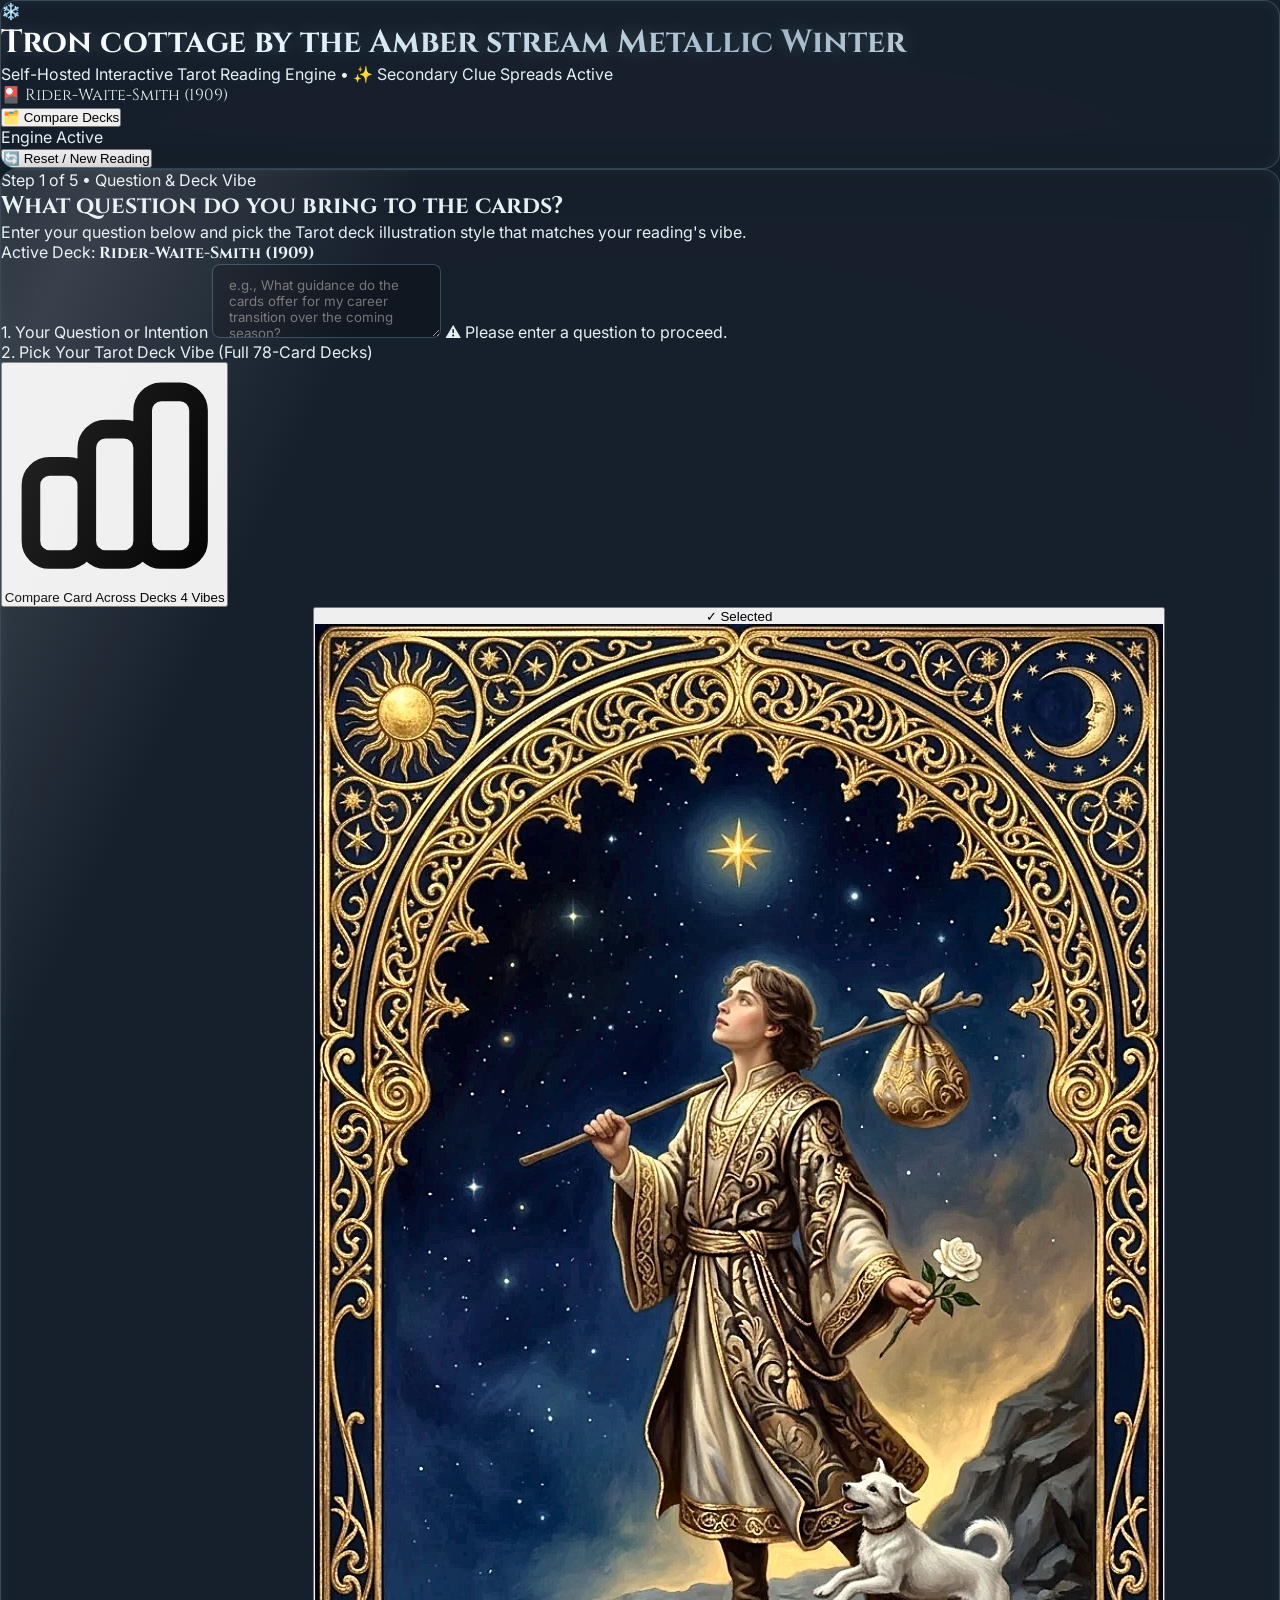
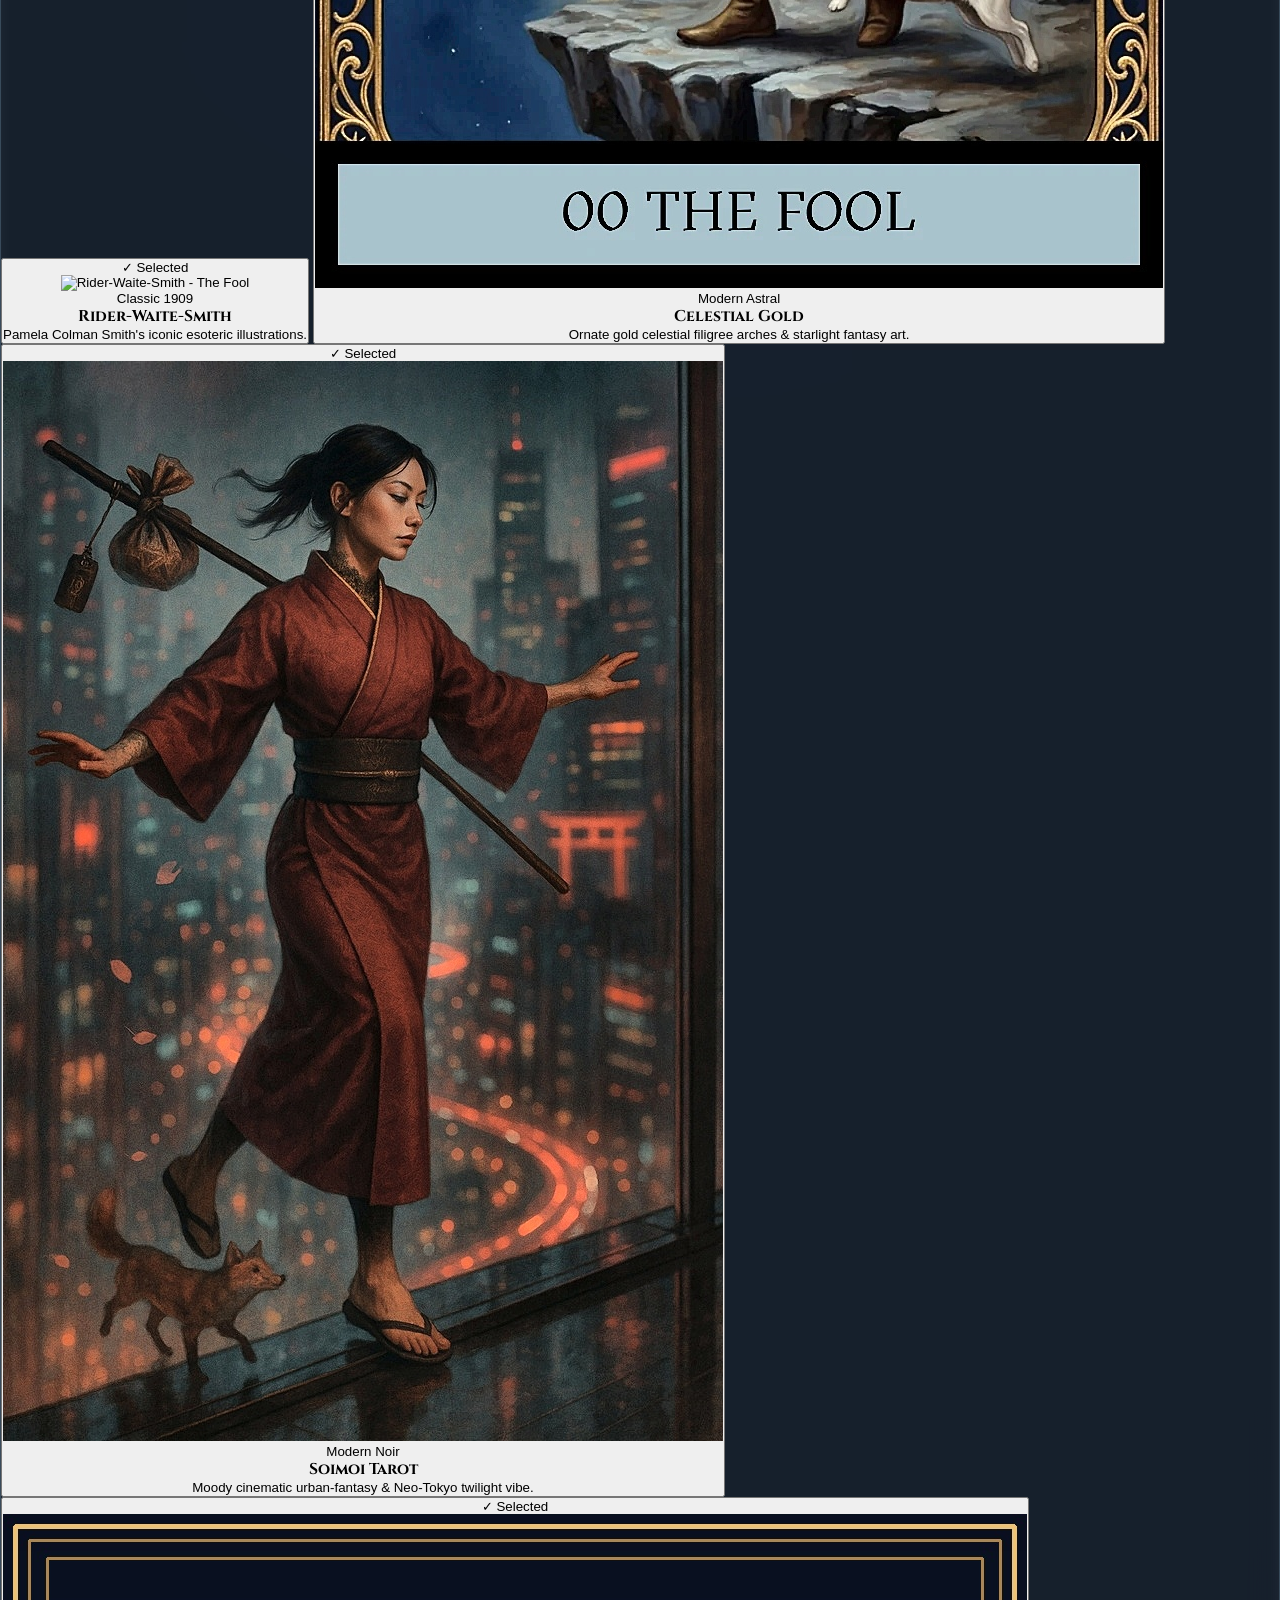
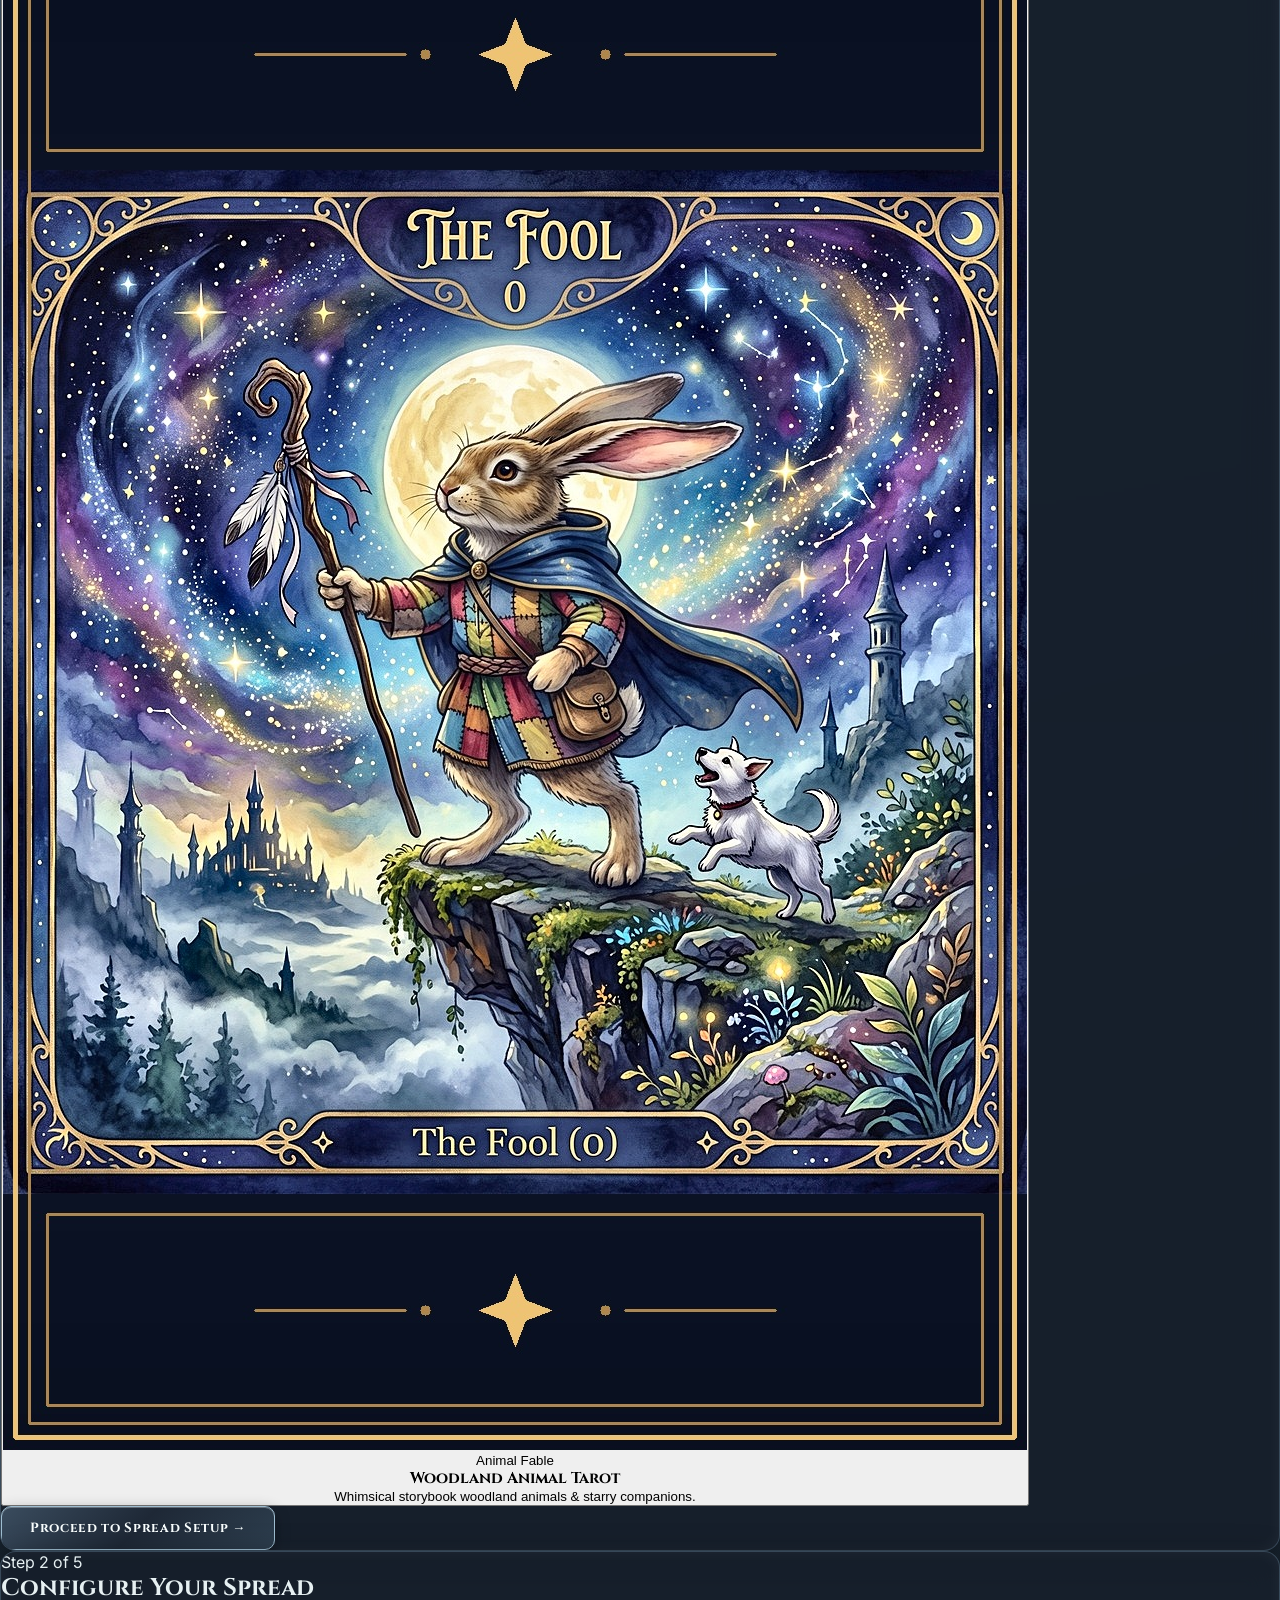
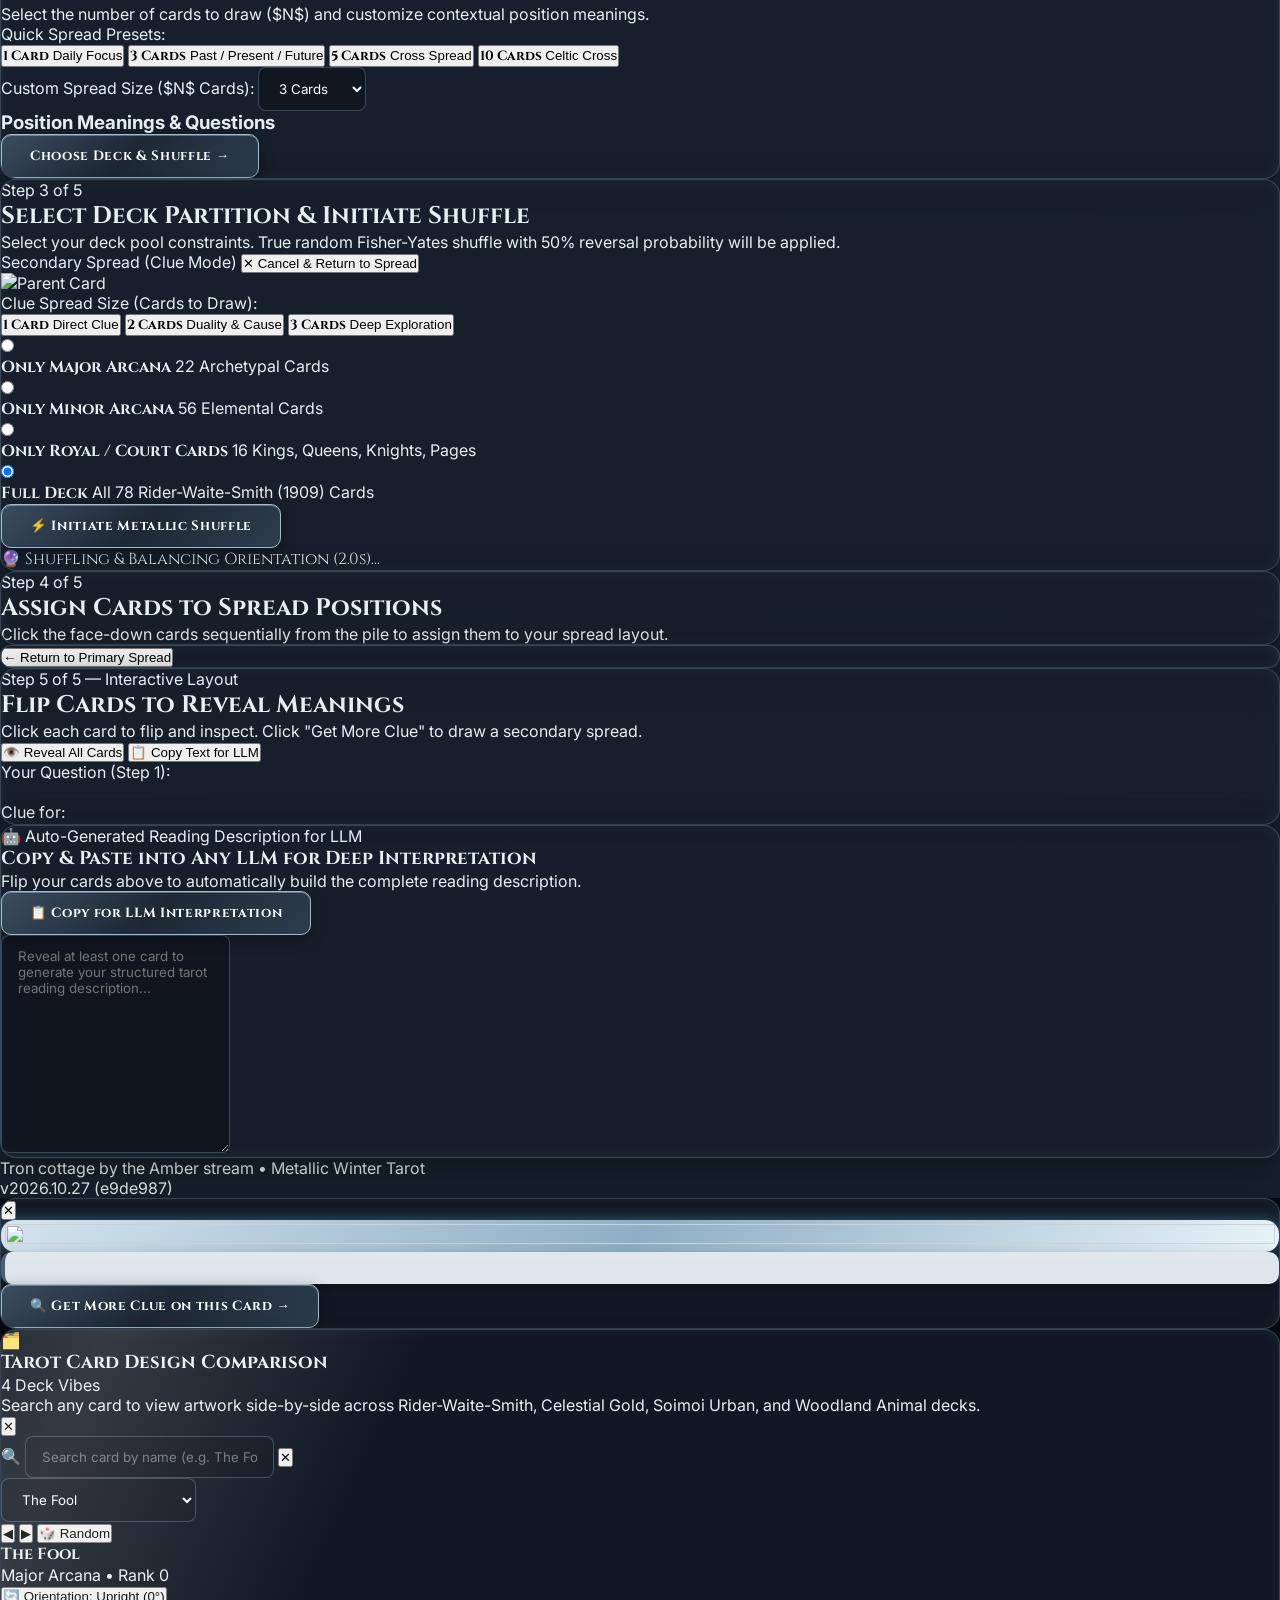
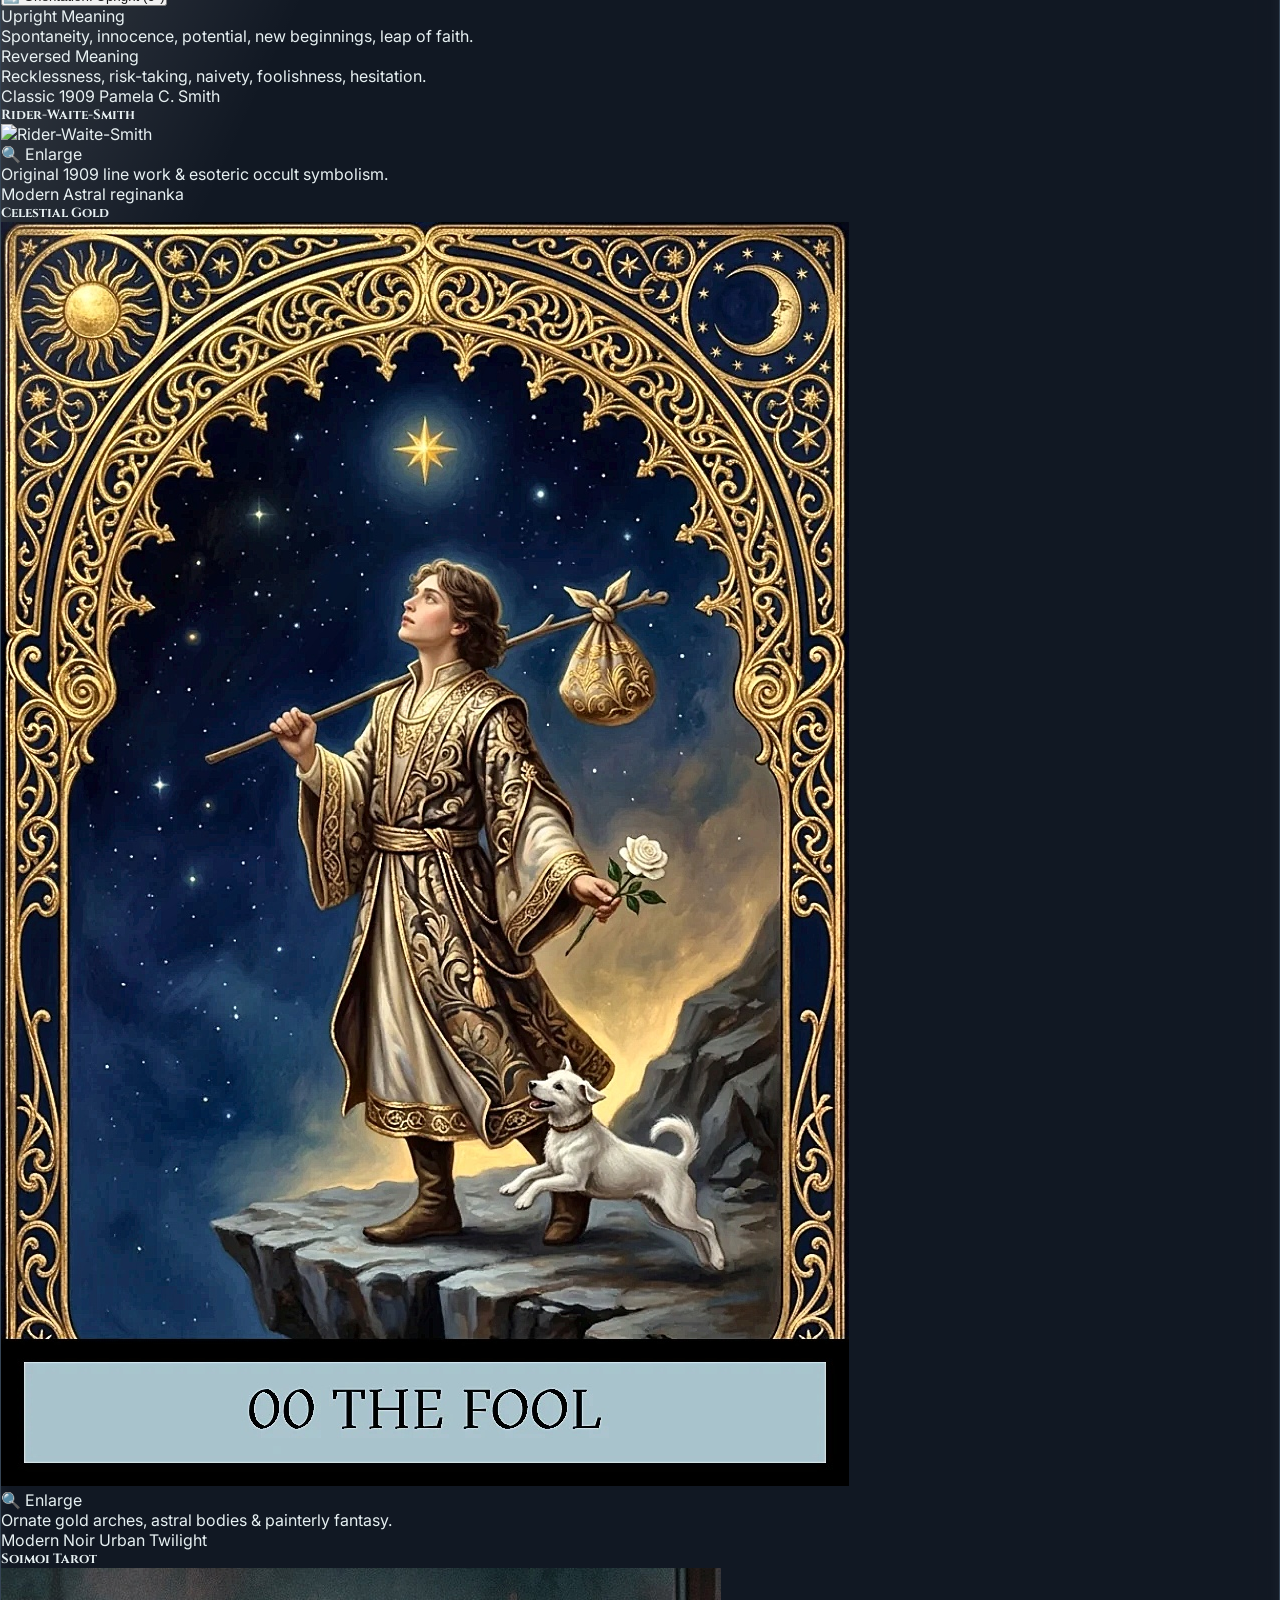
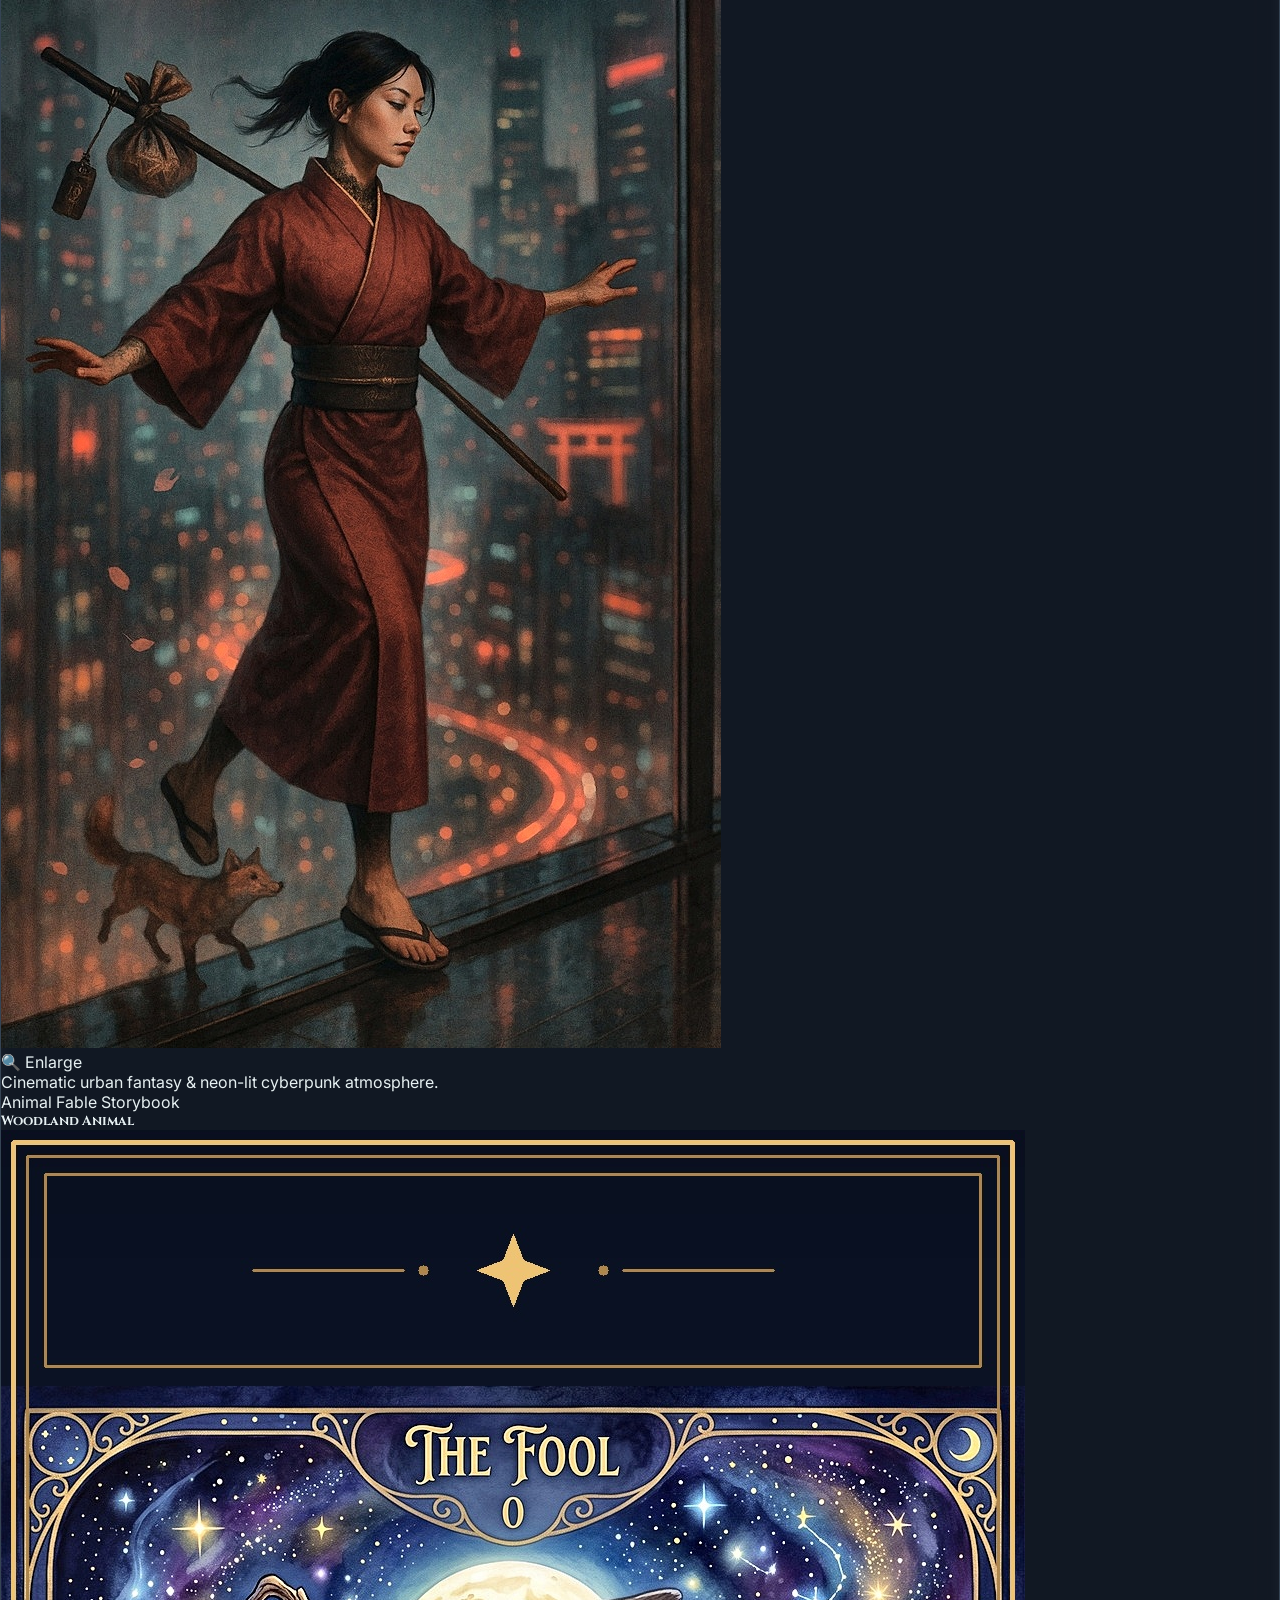
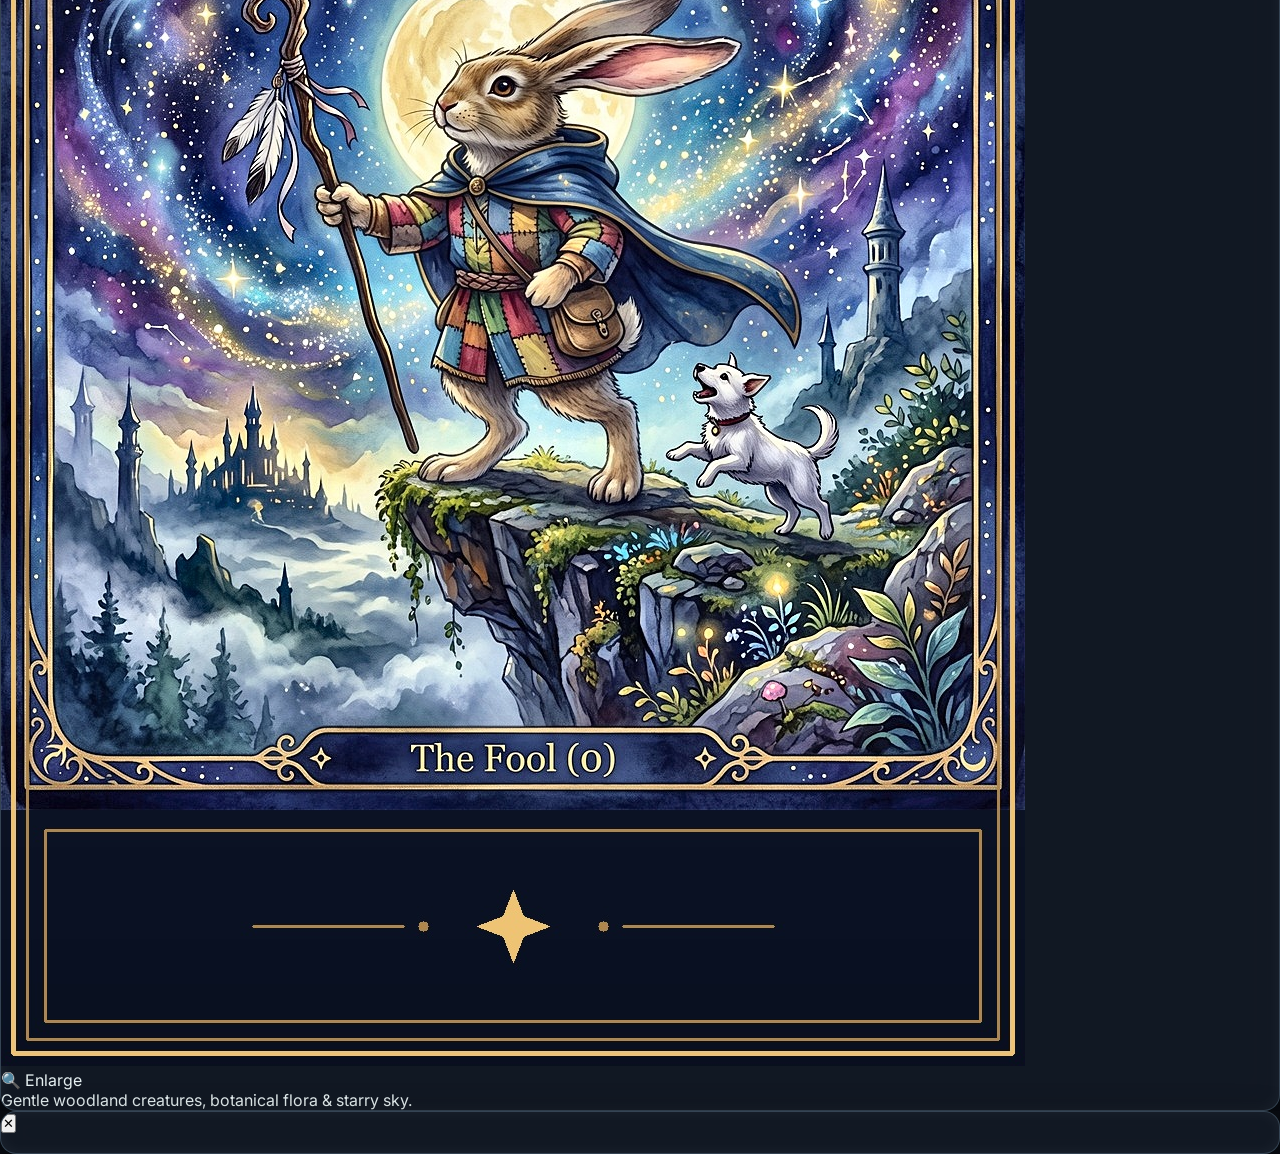
==== commit 82c58c5d: "Deploy to docs for GitHub Pages (2026-10-27 19:37:05)" ====
--- a/static/index.html
+++ b/static/index.html
@@ -422,7 +422,7 @@
       </div>
       <div class="flex items-center gap-2 font-mono text-[11px] text-slate-400 bg-slate-900/60 px-2.5 py-1 rounded-md border border-slate-800">
         <span class="w-1.5 h-1.5 rounded-full bg-cyan-400 animate-pulse"></span>
-        <span id="app-version">v2026.10.27 (489eb11)</span>
+        <span id="app-version">v2026.10.27 (e9de987)</span>
       </div>
     </footer>
 
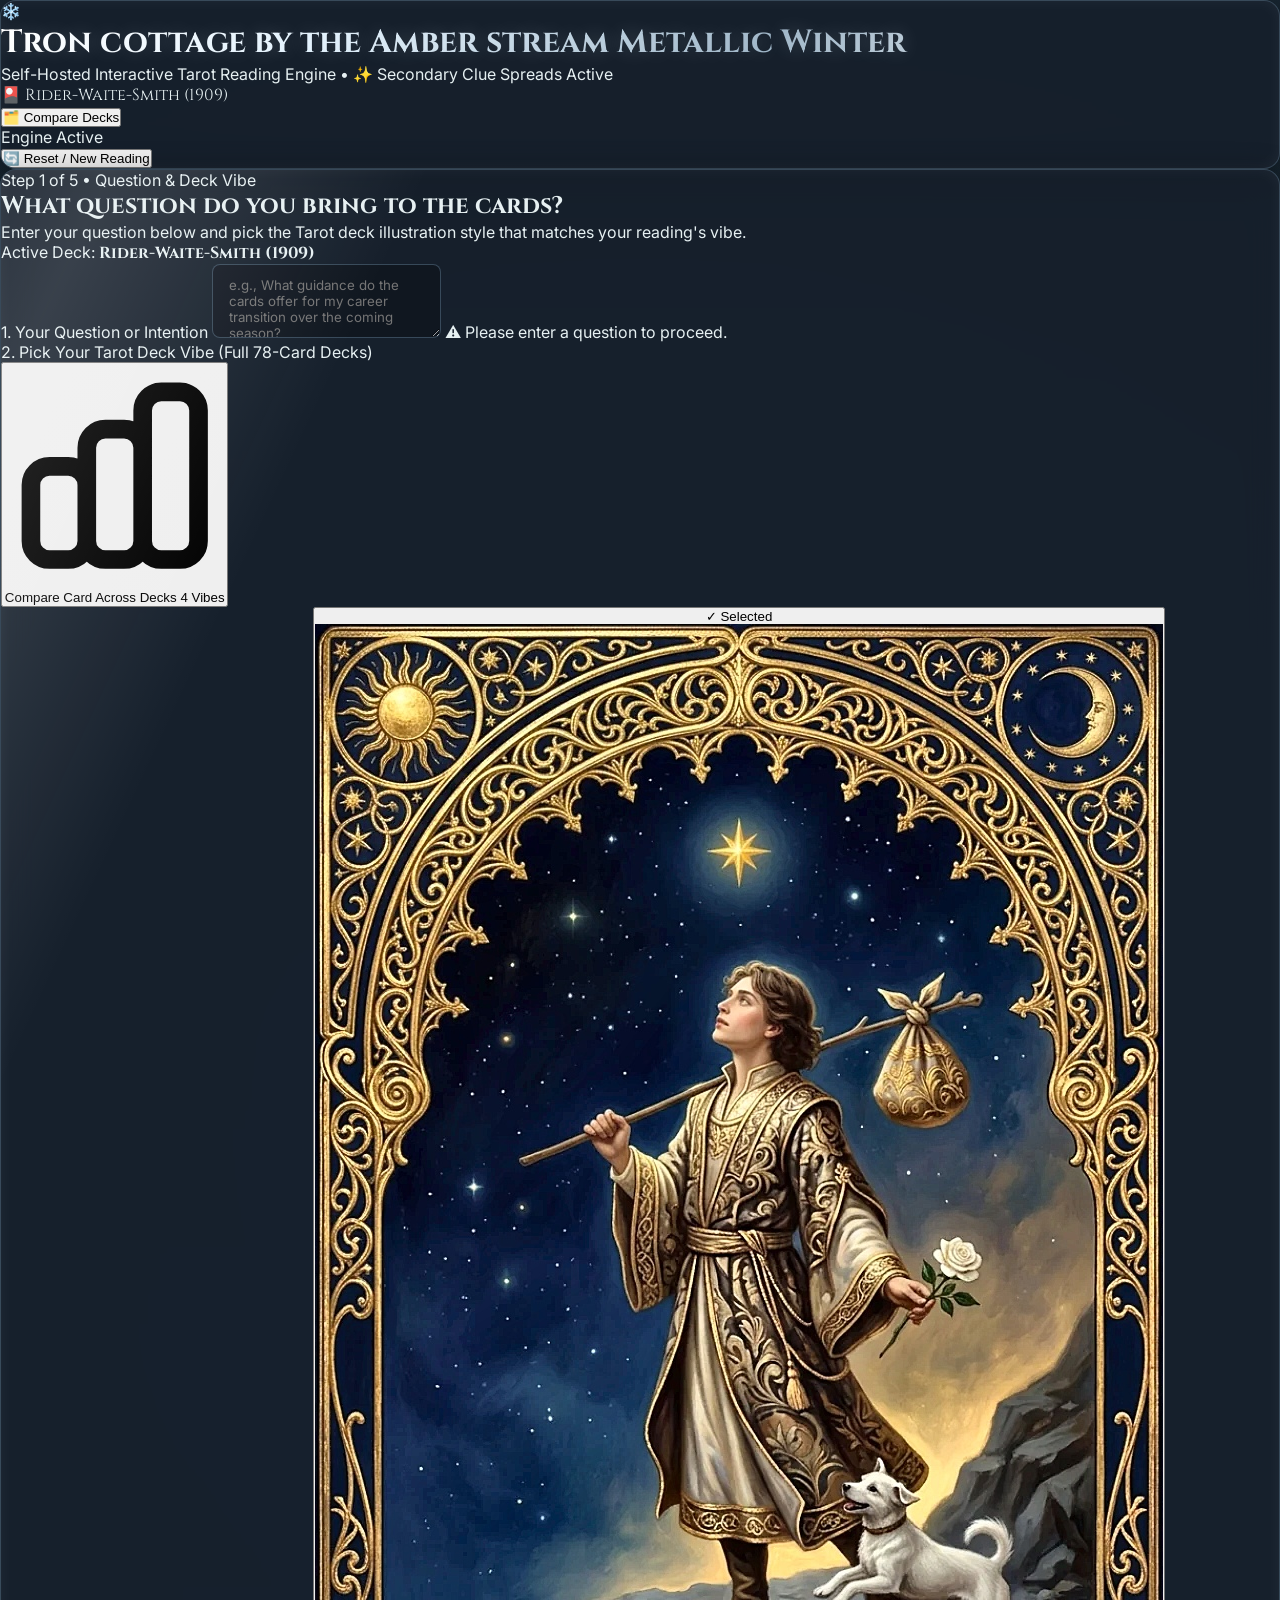
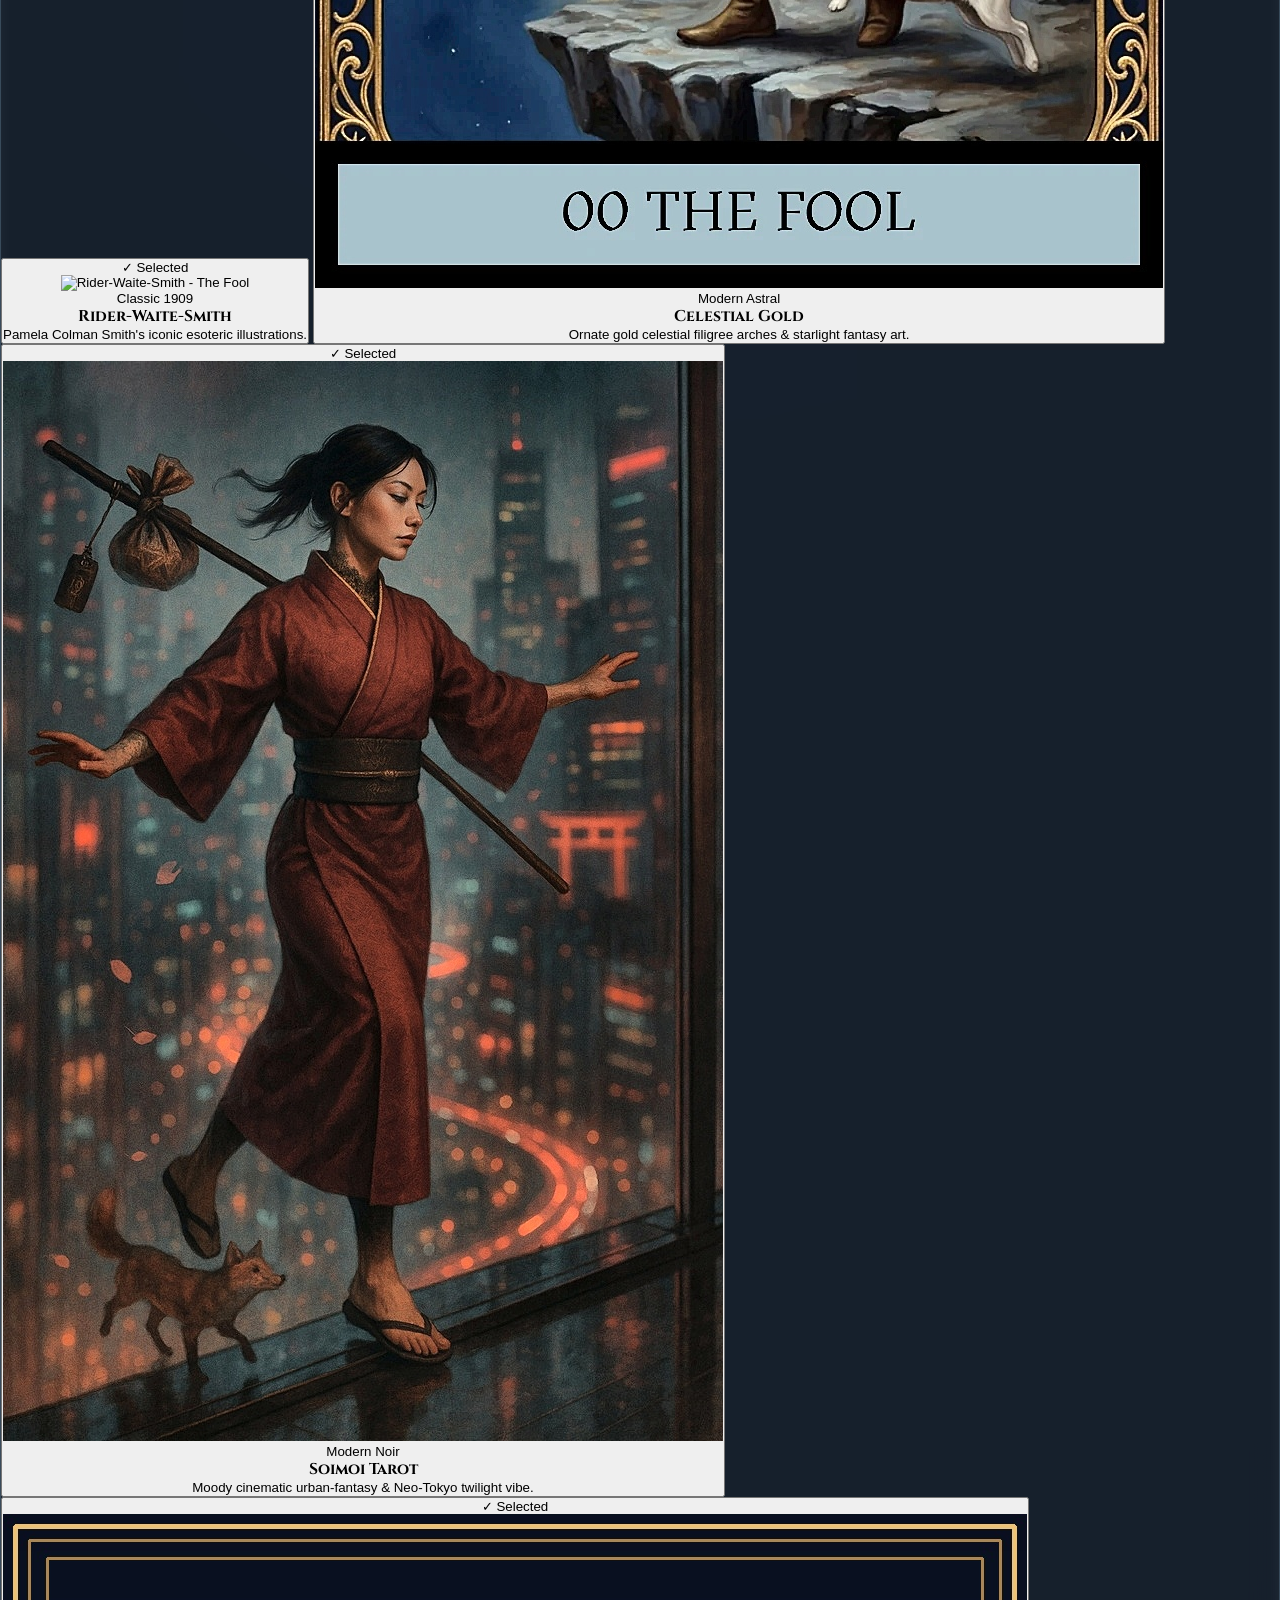
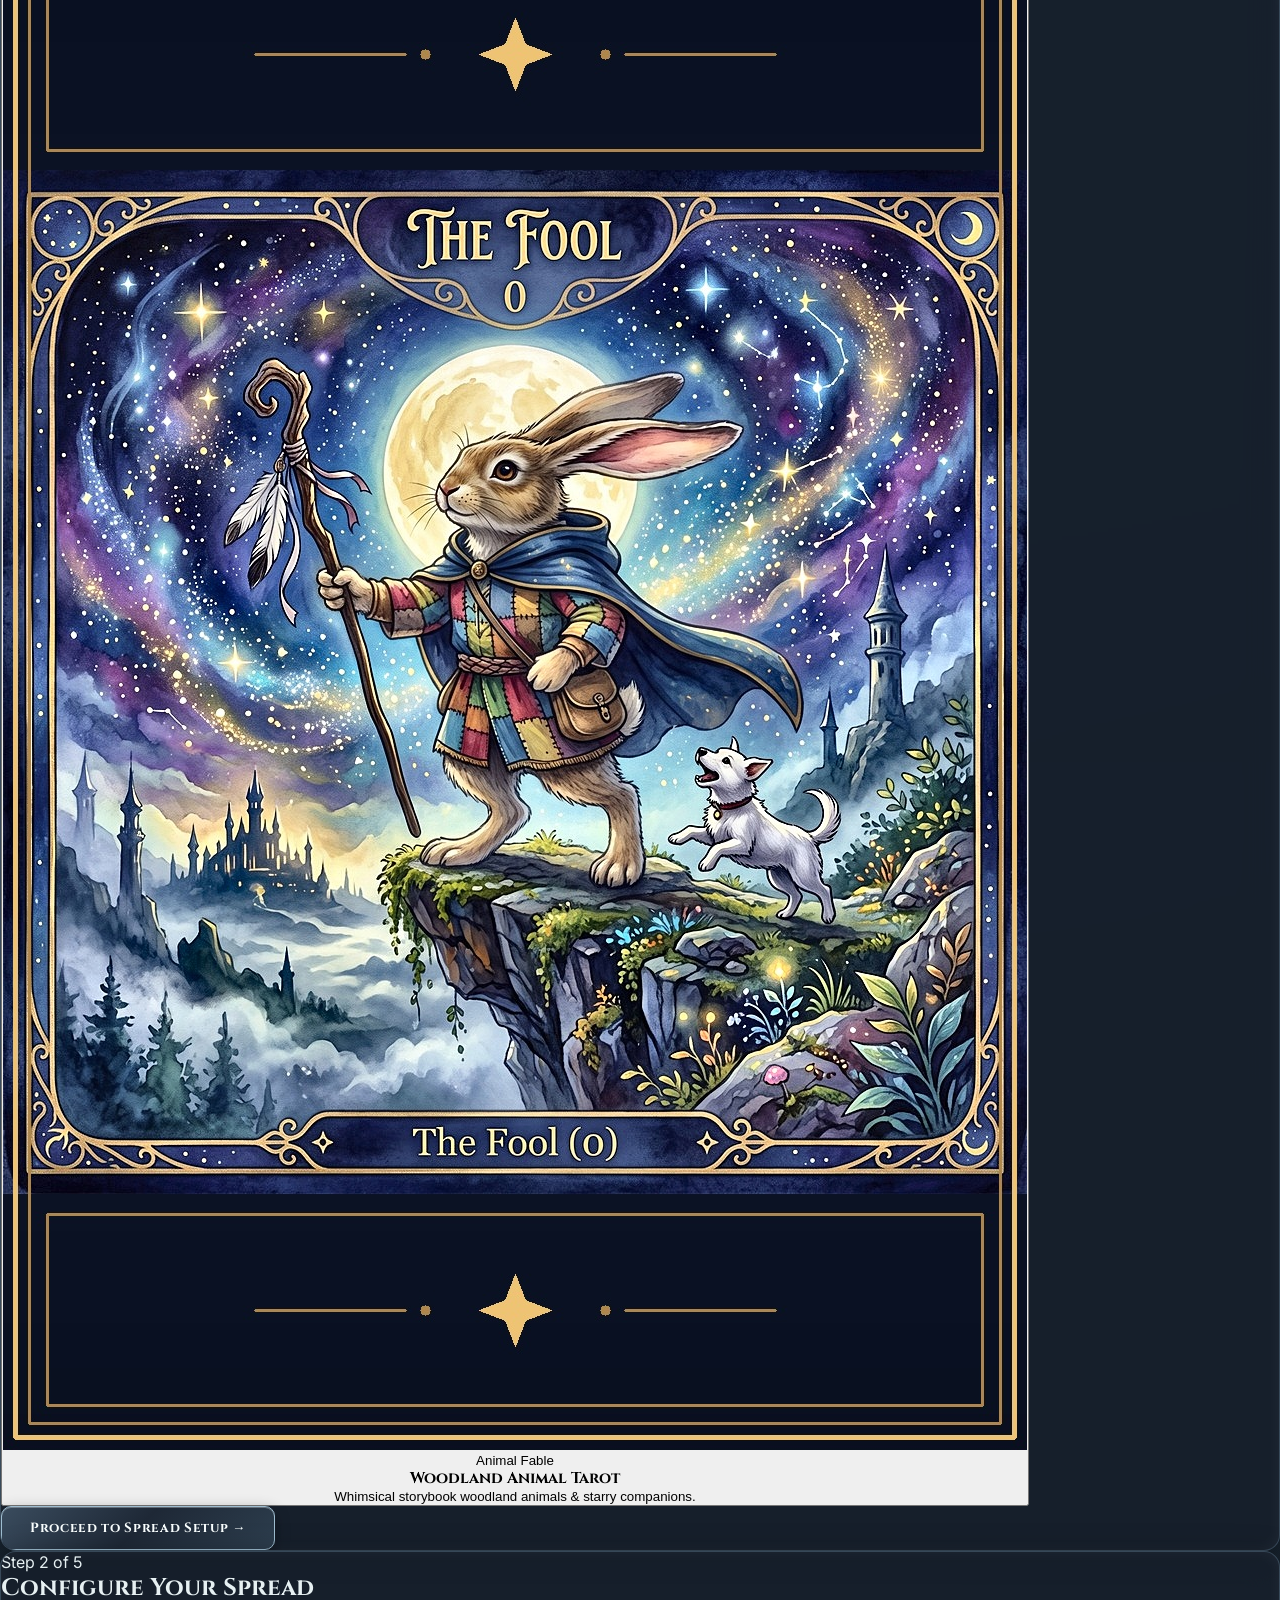
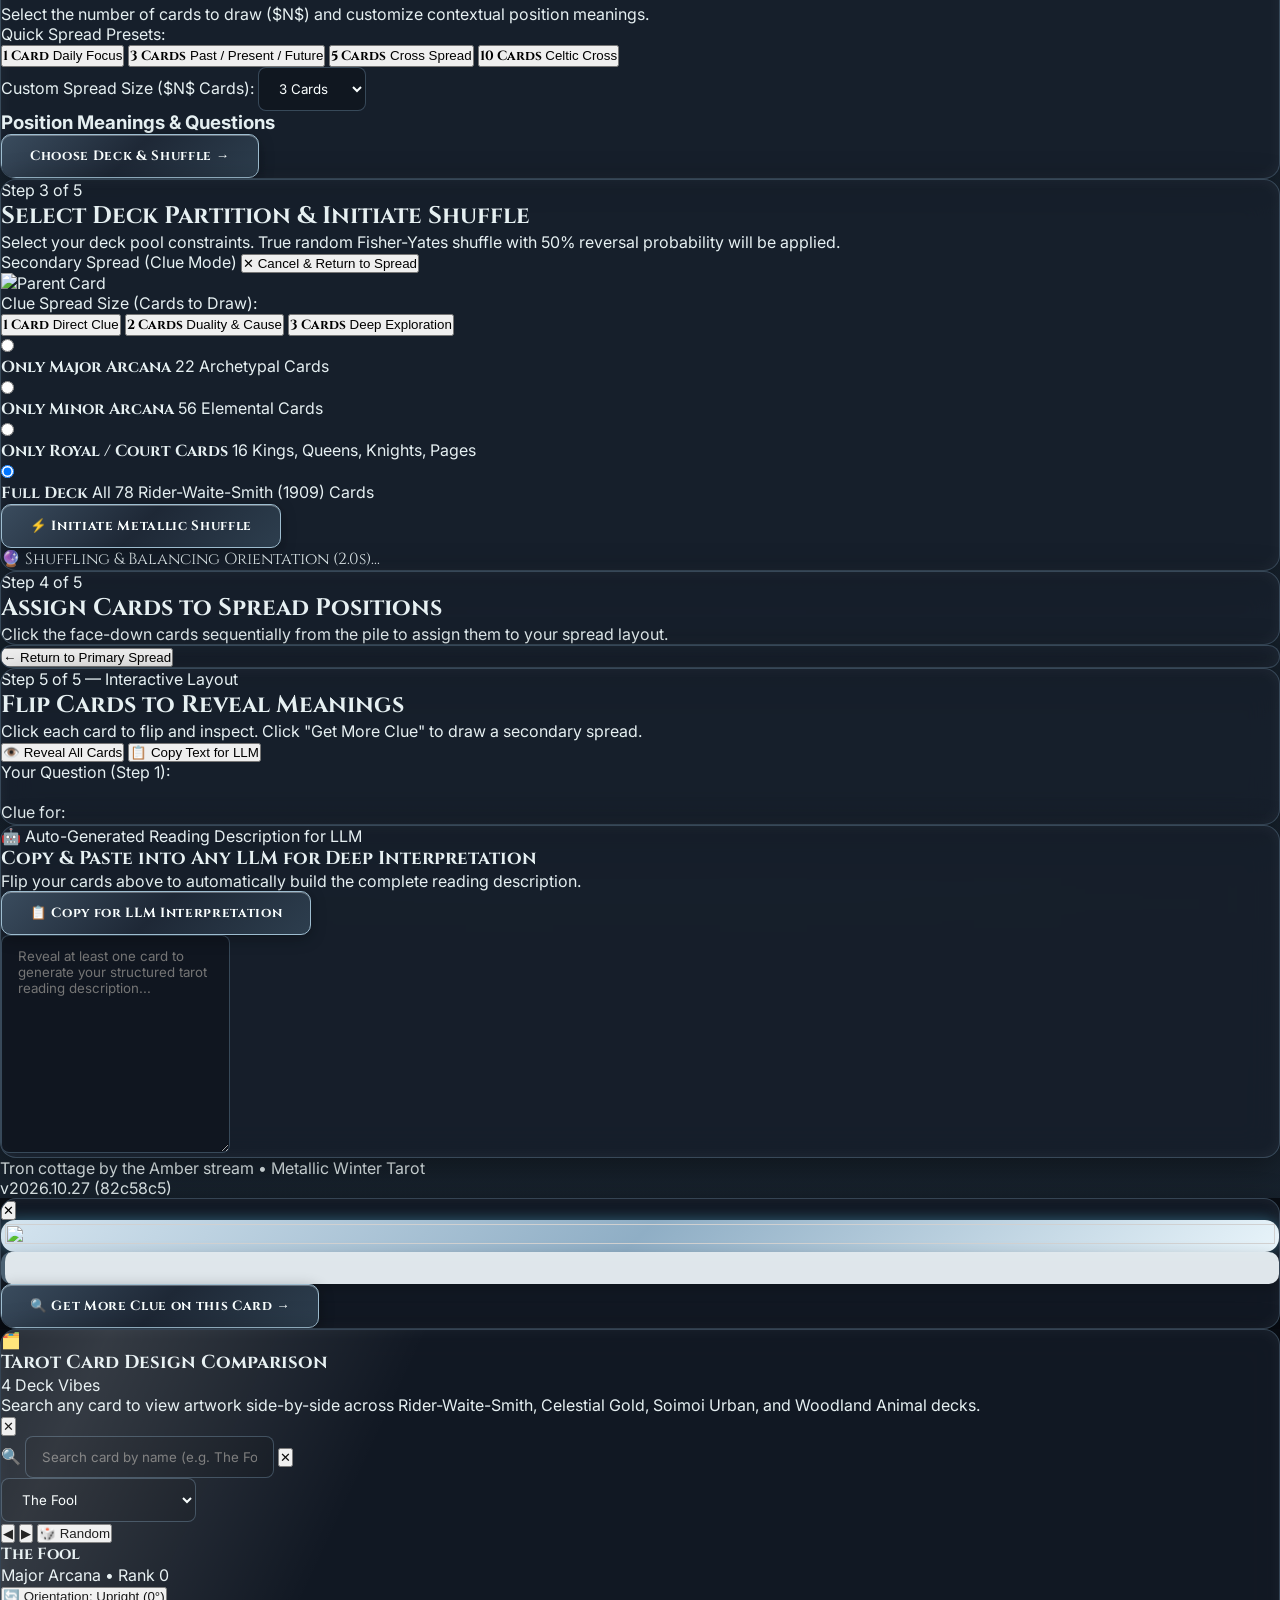
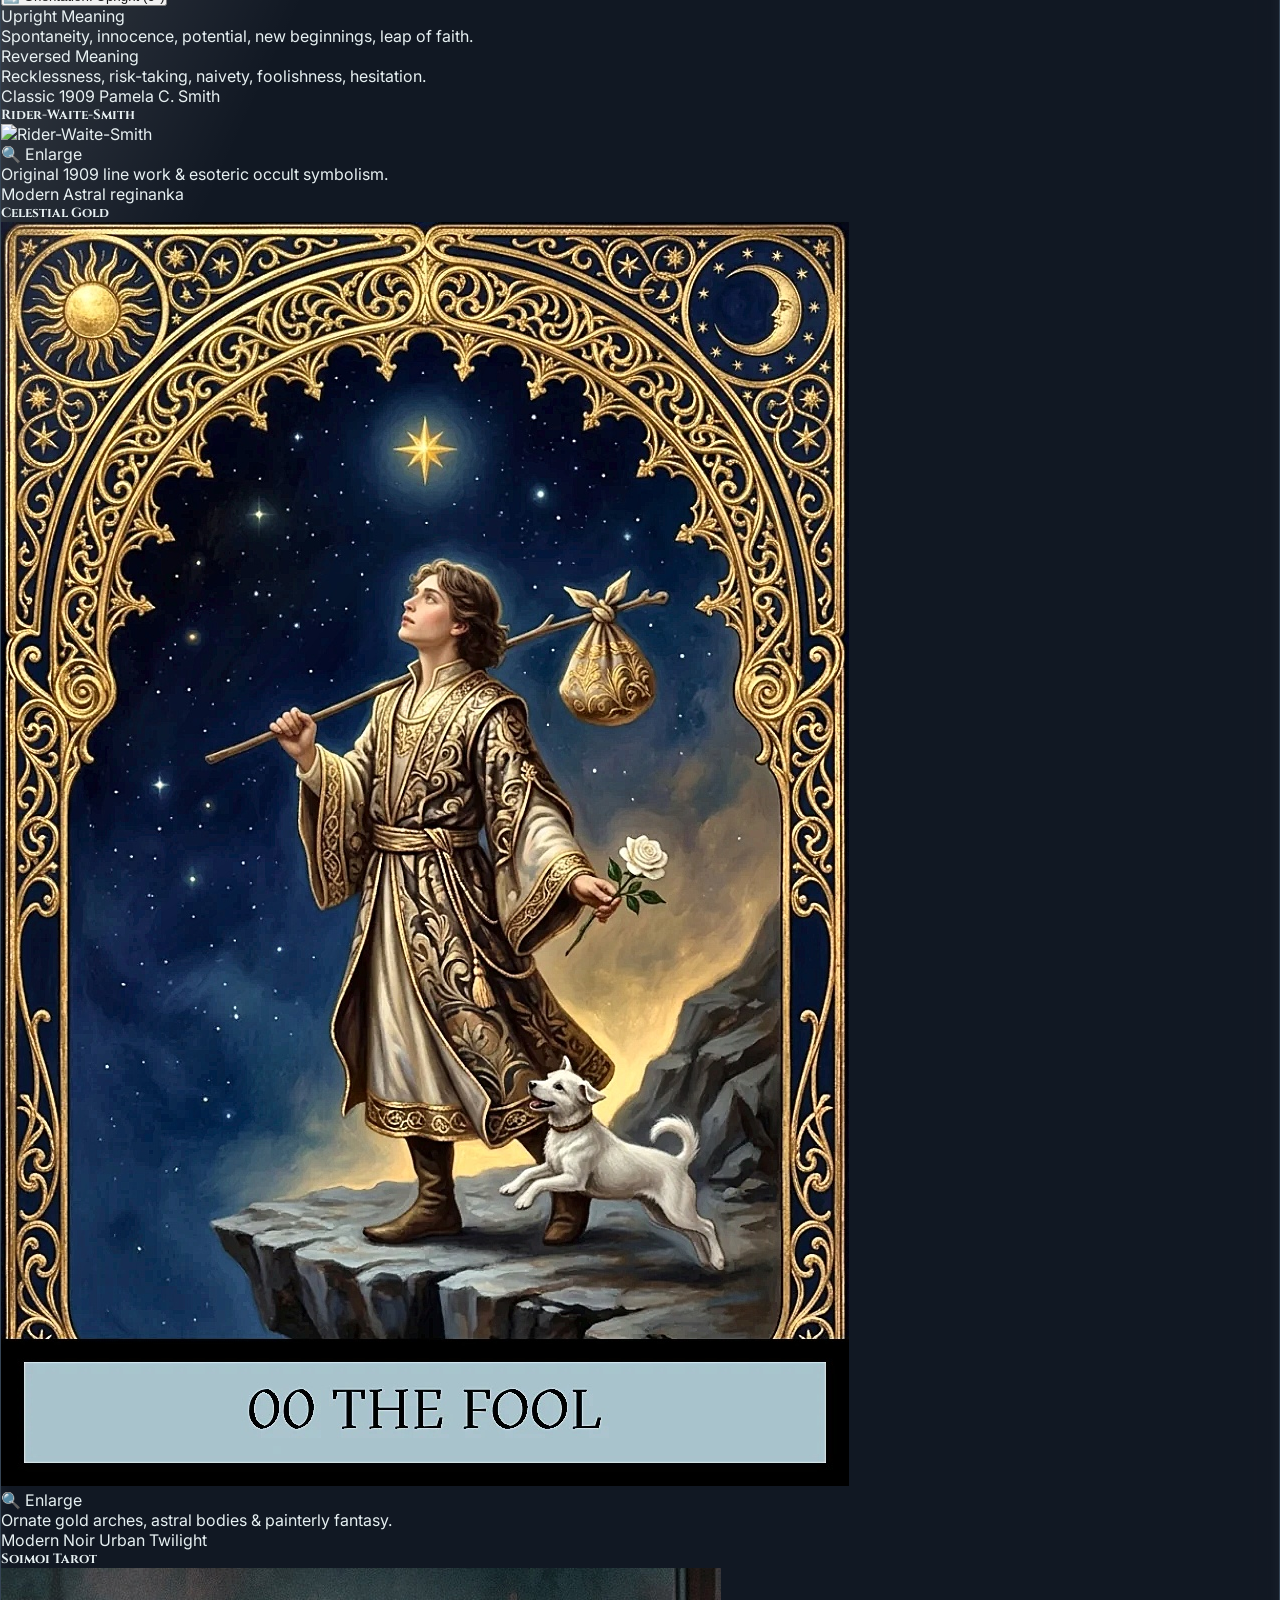
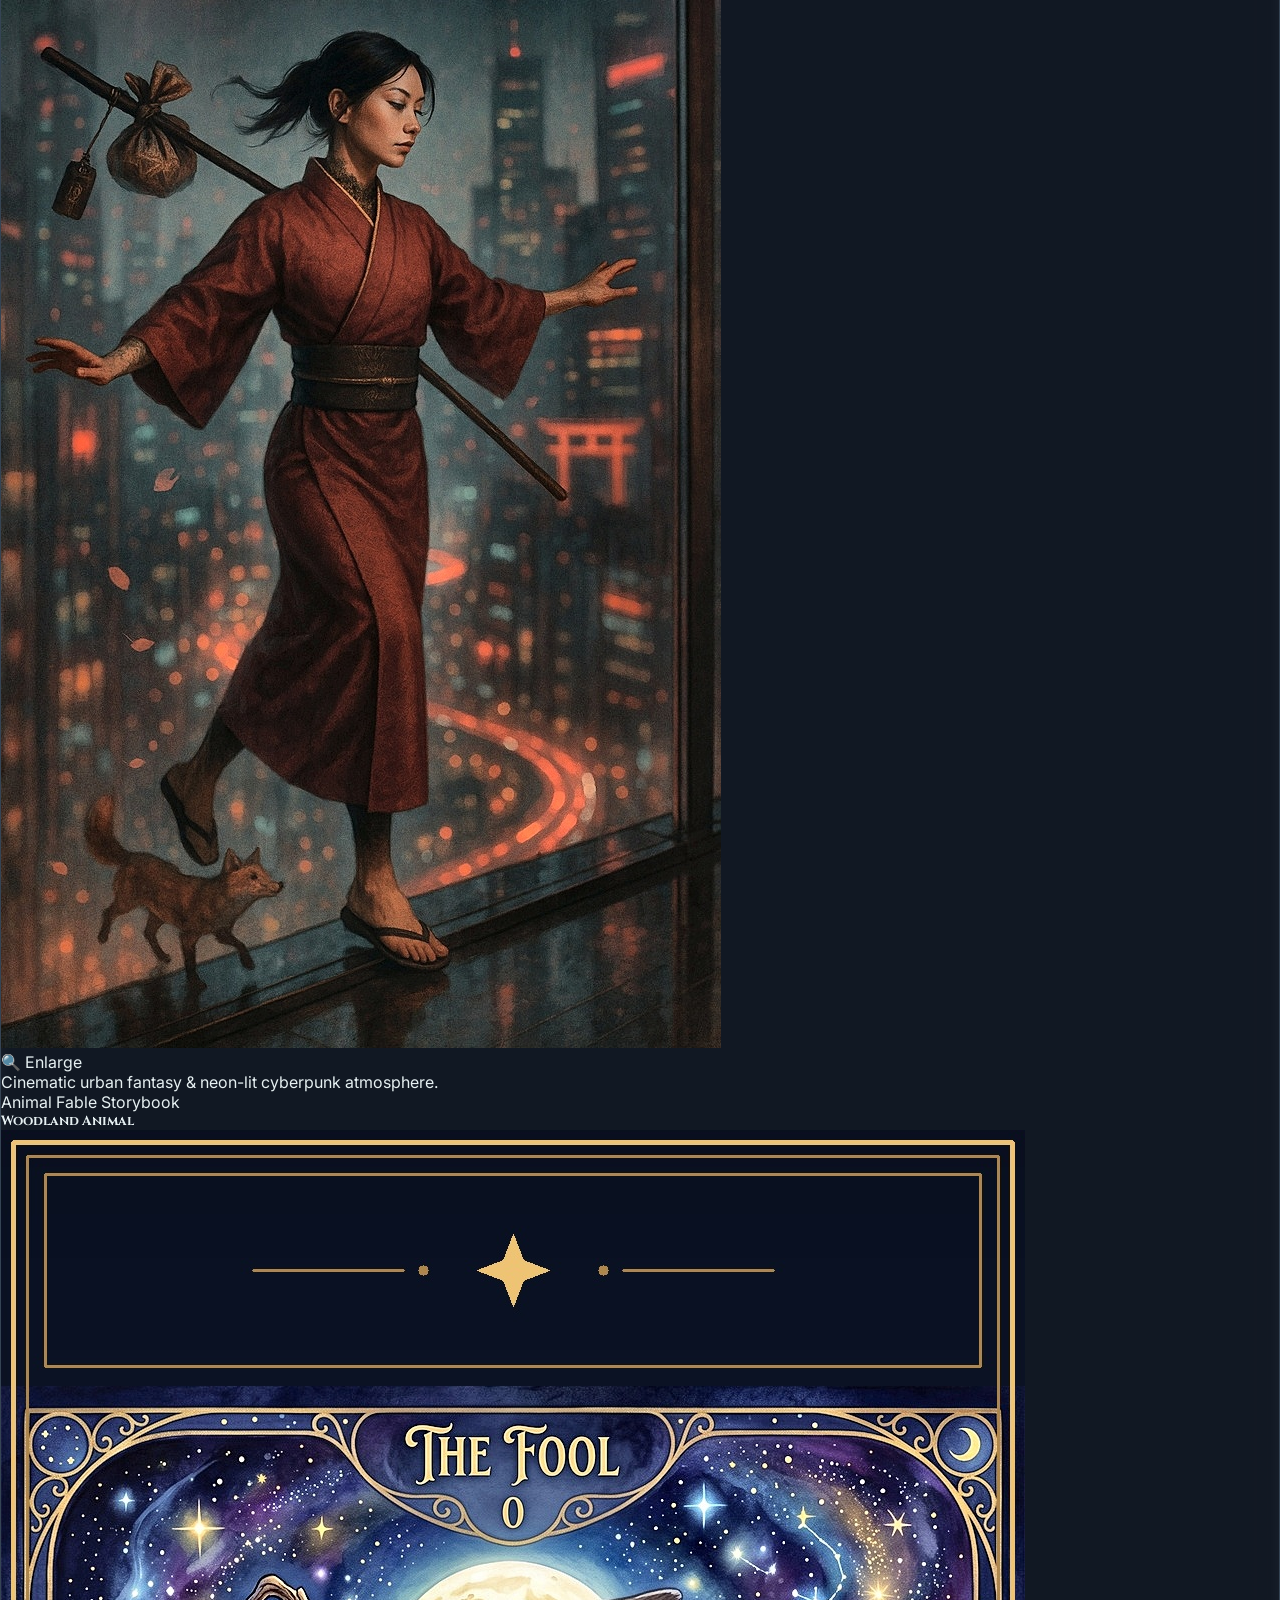
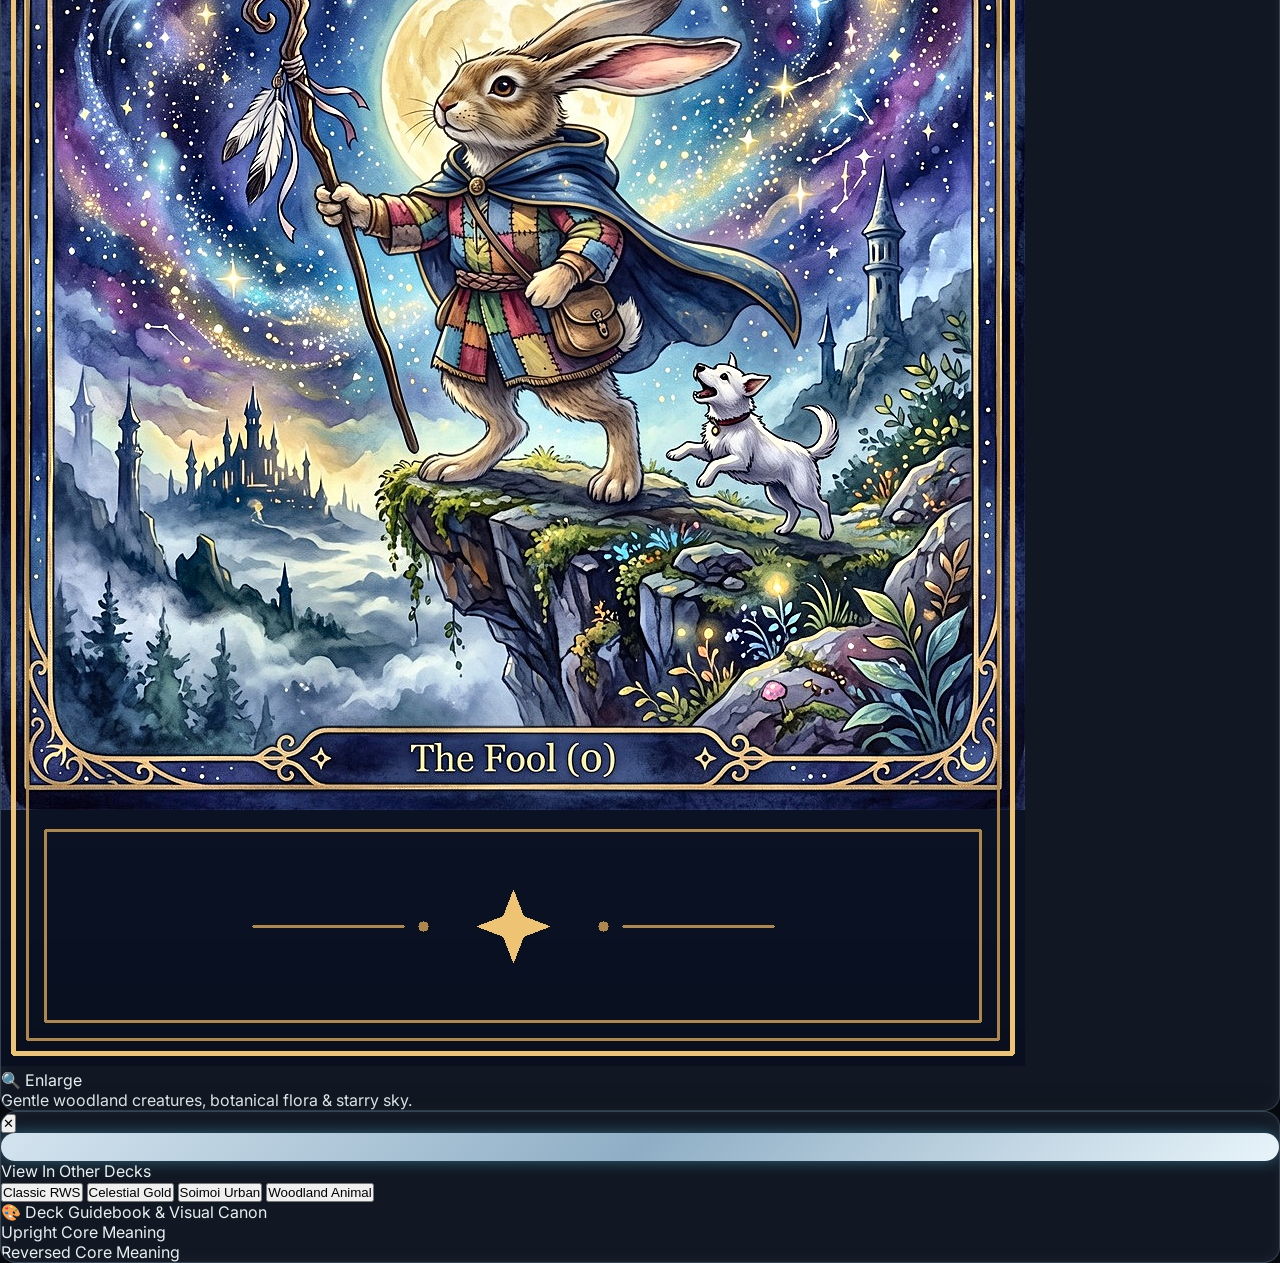
==== commit 539d8641: "Deploy to docs for GitHub Pages (2026-10-27 19:48:52)" ====
--- a/static/index.html
+++ b/static/index.html
@@ -422,7 +422,7 @@
       </div>
       <div class="flex items-center gap-2 font-mono text-[11px] text-slate-400 bg-slate-900/60 px-2.5 py-1 rounded-md border border-slate-800">
         <span class="w-1.5 h-1.5 rounded-full bg-cyan-400 animate-pulse"></span>
-        <span id="app-version">v2026.10.27 (e9de987)</span>
+        <span id="app-version">v2026.10.27 (82c58c5)</span>
       </div>
     </footer>
 
@@ -554,7 +554,7 @@
               <span class="text-[10px] text-slate-400">Pamela C. Smith</span>
             </div>
             <h5 class="font-cinzel font-bold text-xs text-white leading-tight">Rider-Waite-Smith</h5>
-            <div class="compare-card-frame relative w-full aspect-[2/3] rounded-lg overflow-hidden border border-slate-700 bg-slate-950 shadow-inner group cursor-pointer" data-deck-name="Rider-Waite-Smith (1909)" data-deck-badge="Classic 1909" data-badge-class="bg-cyan-950 text-cyan-300 border border-cyan-500/40">
+            <div class="compare-card-frame relative w-full aspect-[2/3] rounded-lg overflow-hidden border border-slate-700 bg-slate-950 shadow-inner group cursor-pointer" data-deck-id="rws" data-deck-name="Rider-Waite-Smith (1909)" data-deck-badge="Classic 1909" data-badge-class="bg-cyan-950 text-cyan-300 border border-cyan-500/40">
               <img id="compare-img-rws" src="images/cleaned-deck/major_00.jpg" alt="Rider-Waite-Smith" class="w-full h-full object-fill group-hover:scale-105">
               <div class="absolute inset-0 bg-slate-950/40 opacity-0 group-hover:opacity-100 transition-opacity flex items-center justify-center">
                 <span class="text-xs bg-slate-900/90 text-cyan-300 px-2.5 py-1 rounded-md border border-cyan-400/50 shadow-lg font-semibold flex items-center gap-1">
@@ -572,7 +572,7 @@
               <span class="text-[10px] text-slate-400">reginanka</span>
             </div>
             <h5 class="font-cinzel font-bold text-xs text-white leading-tight">Celestial Gold</h5>
-            <div class="compare-card-frame relative w-full aspect-[2/3] rounded-lg overflow-hidden border border-slate-700 bg-slate-950 shadow-inner group cursor-pointer" data-deck-name="Celestial Gold Tarot" data-deck-badge="Modern Astral" data-badge-class="bg-yellow-950 text-yellow-300 border border-yellow-500/40">
+            <div class="compare-card-frame relative w-full aspect-[2/3] rounded-lg overflow-hidden border border-slate-700 bg-slate-950 shadow-inner group cursor-pointer" data-deck-id="celestial-gold" data-deck-name="Celestial Gold Tarot" data-deck-badge="Modern Astral" data-badge-class="bg-yellow-950 text-yellow-300 border border-yellow-500/40">
               <img id="compare-img-celestial-gold" src="images/decks/celestial-gold/major_00.jpg" alt="Celestial Gold" class="w-full h-full object-fill group-hover:scale-105">
               <div class="absolute inset-0 bg-slate-950/40 opacity-0 group-hover:opacity-100 transition-opacity flex items-center justify-center">
                 <span class="text-xs bg-slate-900/90 text-yellow-300 px-2.5 py-1 rounded-md border border-yellow-400/50 shadow-lg font-semibold flex items-center gap-1">
@@ -590,7 +590,7 @@
               <span class="text-[10px] text-slate-400">Urban Twilight</span>
             </div>
             <h5 class="font-cinzel font-bold text-xs text-white leading-tight">Soimoi Tarot</h5>
-            <div class="compare-card-frame relative w-full aspect-[2/3] rounded-lg overflow-hidden border border-slate-700 bg-slate-950 shadow-inner group cursor-pointer" data-deck-name="Soimoi Urban Tarot" data-deck-badge="Modern Noir" data-badge-class="bg-rose-950 text-rose-300 border border-rose-500/40">
+            <div class="compare-card-frame relative w-full aspect-[2/3] rounded-lg overflow-hidden border border-slate-700 bg-slate-950 shadow-inner group cursor-pointer" data-deck-id="soimoi" data-deck-name="Soimoi Urban Tarot" data-deck-badge="Modern Noir" data-badge-class="bg-rose-950 text-rose-300 border border-rose-500/40">
               <img id="compare-img-soimoi" src="images/decks/soimoi/major_00.jpg" alt="Soimoi Tarot" class="w-full h-full object-fill group-hover:scale-105">
               <div class="absolute inset-0 bg-slate-950/40 opacity-0 group-hover:opacity-100 transition-opacity flex items-center justify-center">
                 <span class="text-xs bg-slate-900/90 text-rose-300 px-2.5 py-1 rounded-md border border-rose-400/50 shadow-lg font-semibold flex items-center gap-1">
@@ -608,7 +608,7 @@
               <span class="text-[10px] text-slate-400">Storybook</span>
             </div>
             <h5 class="font-cinzel font-bold text-xs text-white leading-tight">Woodland Animal</h5>
-            <div class="compare-card-frame relative w-full aspect-[2/3] rounded-lg overflow-hidden border border-slate-700 bg-slate-950 shadow-inner group cursor-pointer" data-deck-name="Storybook Woodland Animal Tarot" data-deck-badge="Animal Fable" data-badge-class="bg-emerald-950 text-emerald-300 border border-emerald-500/40">
+            <div class="compare-card-frame relative w-full aspect-[2/3] rounded-lg overflow-hidden border border-slate-700 bg-slate-950 shadow-inner group cursor-pointer" data-deck-id="woodland-animal" data-deck-name="Storybook Woodland Animal Tarot" data-deck-badge="Animal Fable" data-badge-class="bg-emerald-950 text-emerald-300 border border-emerald-500/40">
               <img id="compare-img-woodland-animal" src="images/decks/woodland-animal/major_00.jpg" alt="Woodland Animal Tarot" class="w-full h-full object-fill group-hover:scale-105">
               <div class="absolute inset-0 bg-slate-950/40 opacity-0 group-hover:opacity-100 transition-opacity flex items-center justify-center">
                 <span class="text-xs bg-slate-900/90 text-emerald-300 px-2.5 py-1 rounded-md border border-emerald-400/50 shadow-lg font-semibold flex items-center gap-1">
@@ -623,19 +623,70 @@
     </div>
   </div>
 
-  <!-- Lightbox Modal for Full Card Artwork Inspection -->
-  <div id="compare-lightbox-modal" class="hidden fixed inset-0 z-[10000] flex items-center justify-center p-4 modal-backdrop">
-    <div class="metallic-card max-w-sm sm:max-w-md w-full p-4 sm:p-5 flex flex-col gap-3.5 border border-cyan-400/50 shadow-2xl relative">
-      <button id="lightbox-close-btn" type="button" class="absolute top-3.5 right-3.5 text-slate-400 hover:text-white text-lg font-bold p-1 leading-none cursor-pointer rounded-lg hover:bg-slate-800 transition-colors">
+  <!-- Lightbox Modal for Full Card Artwork Inspection & Deck Manual Insights -->
+  <div id="compare-lightbox-modal" class="hidden fixed inset-0 z-[10000] flex items-center justify-center p-3 sm:p-5 modal-backdrop">
+    <div class="metallic-card max-w-4xl w-full max-h-[92vh] p-4 sm:p-6 flex flex-col sm:flex-row gap-5 border border-cyan-400/50 shadow-2xl relative overflow-y-auto">
+      <button id="lightbox-close-btn" type="button" class="absolute top-3 right-3 text-slate-400 hover:text-white text-xl font-bold p-1.5 leading-none cursor-pointer rounded-lg hover:bg-slate-800 transition-colors z-20" title="Close (Esc)">
         ✕
       </button>
-      <div class="flex flex-col gap-1 pr-6">
-        <span id="lightbox-deck-badge" class="text-[10px] font-extrabold px-2 py-0.5 rounded-full self-start"></span>
-        <h4 id="lightbox-card-name" class="font-cinzel text-lg font-bold text-white leading-snug"></h4>
-        <span id="lightbox-deck-name" class="text-xs text-slate-400 font-medium"></span>
-      </div>
-      <div class="w-full aspect-[2/3] rounded-xl overflow-hidden border-2 border-slate-600 bg-slate-950 shadow-2xl">
-        <img id="lightbox-img" src="" alt="" class="w-full h-full object-fill">
+
+      <!-- Left Column: High-Res Enlarged Card Image -->
+      <div class="w-64 sm:w-72 md:w-80 aspect-[2/3] flex-shrink-0 mx-auto sm:mx-0 rounded-xl overflow-hidden border-2 border-slate-600 bg-slate-950 shadow-2xl metallic-frame self-center sm:self-start">
+        <img id="lightbox-img" src="" alt="" class="w-full h-full object-fill transition-transform duration-300">
+      </div>
+
+      <!-- Right Column: Deck Manual & Card Information -->
+      <div class="flex-1 flex flex-col gap-3 min-w-0 pr-0 sm:pr-4">
+        <!-- Meta Badges & Title -->
+        <div class="flex flex-col gap-1.5 border-b border-slate-800 pb-2.5">
+          <div class="flex items-center gap-2 flex-wrap">
+            <span id="lightbox-deck-badge" class="text-[10px] font-extrabold px-2.5 py-0.5 rounded-full"></span>
+            <span id="lightbox-card-tag" class="text-[10px] font-medium px-2 py-0.5 rounded-full bg-slate-800 text-slate-300 border border-slate-700"></span>
+            <span id="lightbox-card-orientation" class="text-[10px] font-semibold px-2 py-0.5 rounded-full bg-cyan-950 text-cyan-300 border border-cyan-600/40"></span>
+          </div>
+          <h4 id="lightbox-card-name" class="font-cinzel text-xl sm:text-2xl font-bold text-white tracking-wide"></h4>
+          <span id="lightbox-deck-name" class="text-xs font-semibold text-cyan-300/90"></span>
+        </div>
+
+        <!-- Quick 4-Deck Switcher within Enlarged View -->
+        <div class="flex flex-col gap-1">
+          <span class="text-[10px] uppercase font-bold tracking-wider text-slate-400">View In Other Decks</span>
+          <div class="grid grid-cols-2 sm:grid-cols-4 gap-1.5" id="lightbox-deck-switcher">
+            <button type="button" class="lightbox-deck-tab text-left px-2 py-1.5 rounded-lg border text-[11px] font-medium transition-all cursor-pointer truncate" data-deck-id="rws">
+              Classic RWS
+            </button>
+            <button type="button" class="lightbox-deck-tab text-left px-2 py-1.5 rounded-lg border text-[11px] font-medium transition-all cursor-pointer truncate" data-deck-id="celestial-gold">
+              Celestial Gold
+            </button>
+            <button type="button" class="lightbox-deck-tab text-left px-2 py-1.5 rounded-lg border text-[11px] font-medium transition-all cursor-pointer truncate" data-deck-id="soimoi">
+              Soimoi Urban
+            </button>
+            <button type="button" class="lightbox-deck-tab text-left px-2 py-1.5 rounded-lg border text-[11px] font-medium transition-all cursor-pointer truncate" data-deck-id="woodland-animal">
+              Woodland Animal
+            </button>
+          </div>
+        </div>
+
+        <!-- Deck Manual & Artwork Perspective -->
+        <div class="p-3 rounded-xl bg-slate-900/80 border border-slate-800 flex flex-col gap-1.5 shadow-inner">
+          <div class="flex items-center justify-between gap-2">
+            <span class="text-[10px] uppercase font-bold tracking-wider text-cyan-400">🎨 Deck Guidebook &amp; Visual Canon</span>
+          </div>
+          <span id="lightbox-guidebook-ref" class="text-[11px] text-slate-400 font-mono leading-tight"></span>
+          <p id="lightbox-deck-desc" class="text-xs text-slate-200 leading-relaxed font-normal"></p>
+        </div>
+
+        <!-- Card Divinatory Meanings -->
+        <div class="flex flex-col gap-2 pt-1">
+          <div class="p-2.5 rounded-lg bg-emerald-950/20 border border-emerald-500/30 text-xs">
+            <span class="text-[10px] uppercase font-bold tracking-wider text-emerald-400 block mb-0.5">Upright Core Meaning</span>
+            <p id="lightbox-meaning-upright" class="text-slate-300 leading-relaxed"></p>
+          </div>
+          <div class="p-2.5 rounded-lg bg-amber-950/20 border border-amber-500/30 text-xs">
+            <span class="text-[10px] uppercase font-bold tracking-wider text-amber-400 block mb-0.5">Reversed Core Meaning</span>
+            <p id="lightbox-meaning-reversed" class="text-slate-300 leading-relaxed"></p>
+          </div>
+        </div>
       </div>
     </div>
   </div>
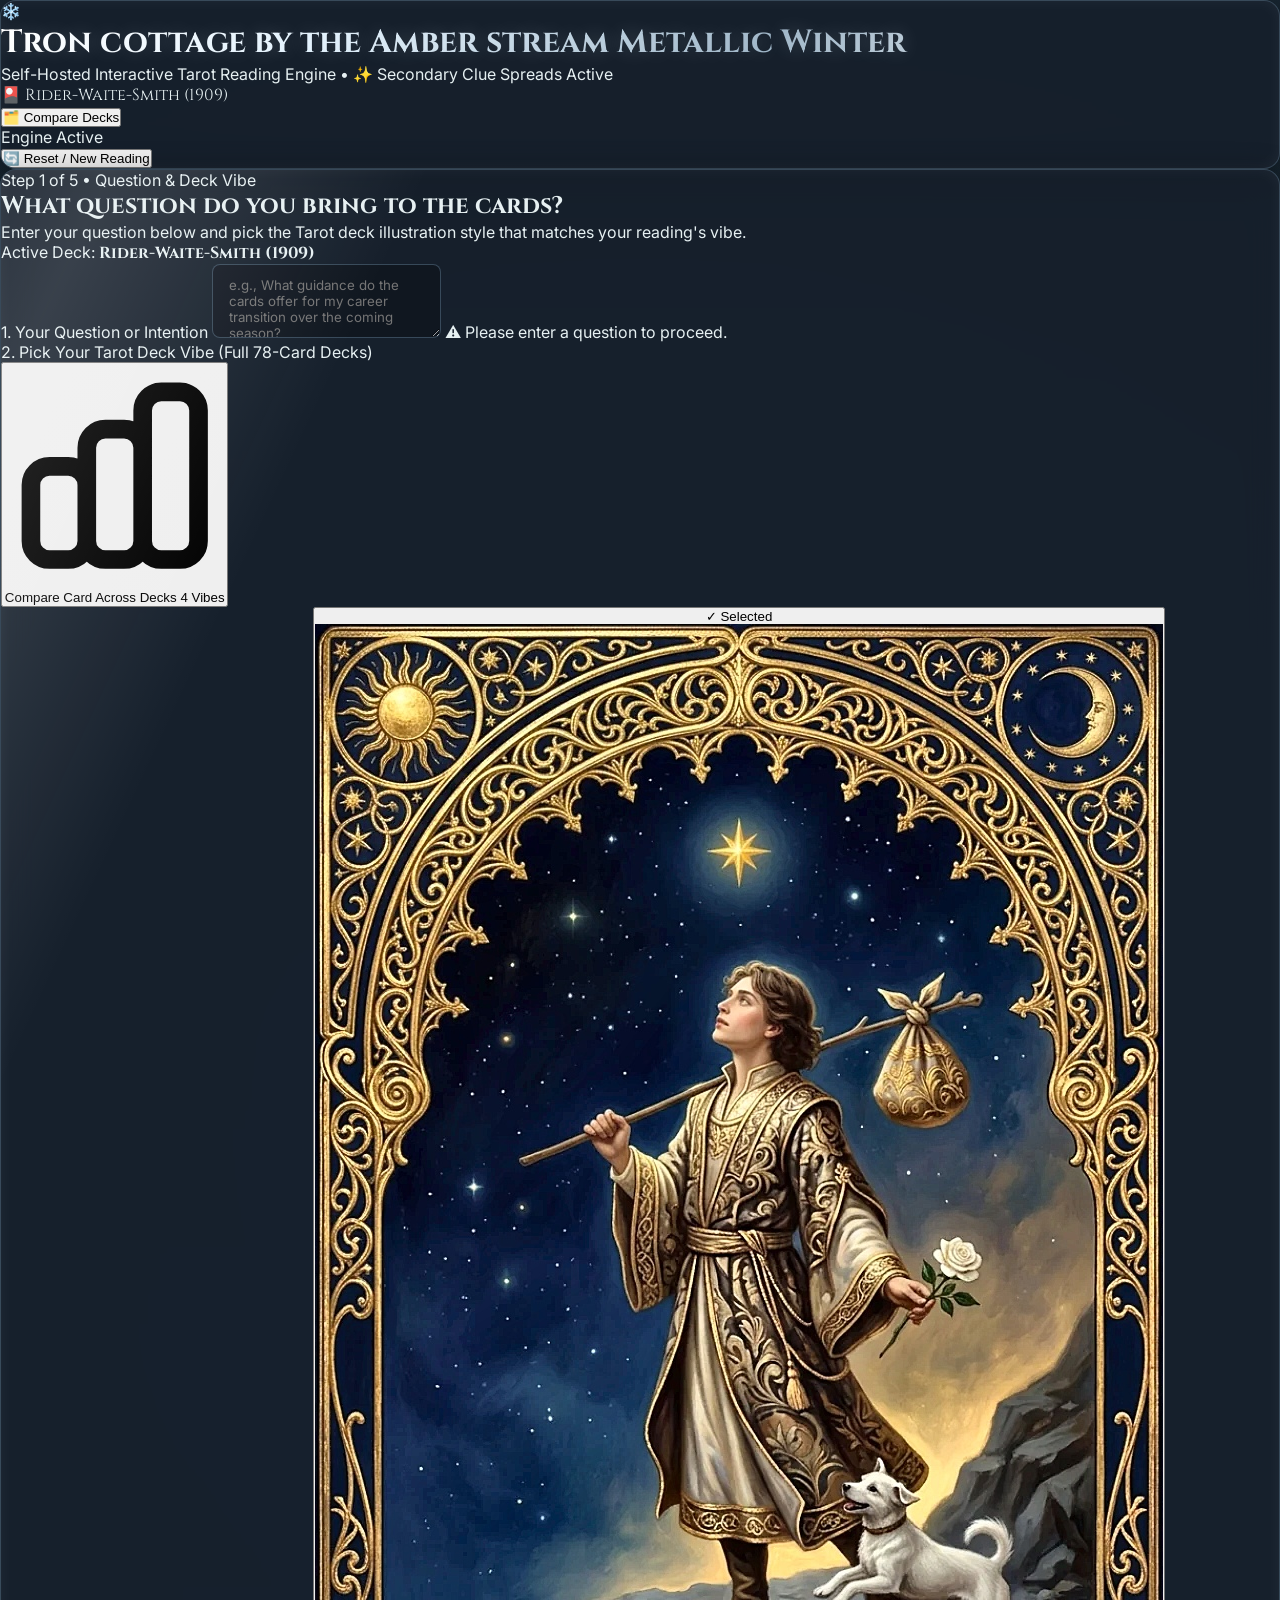
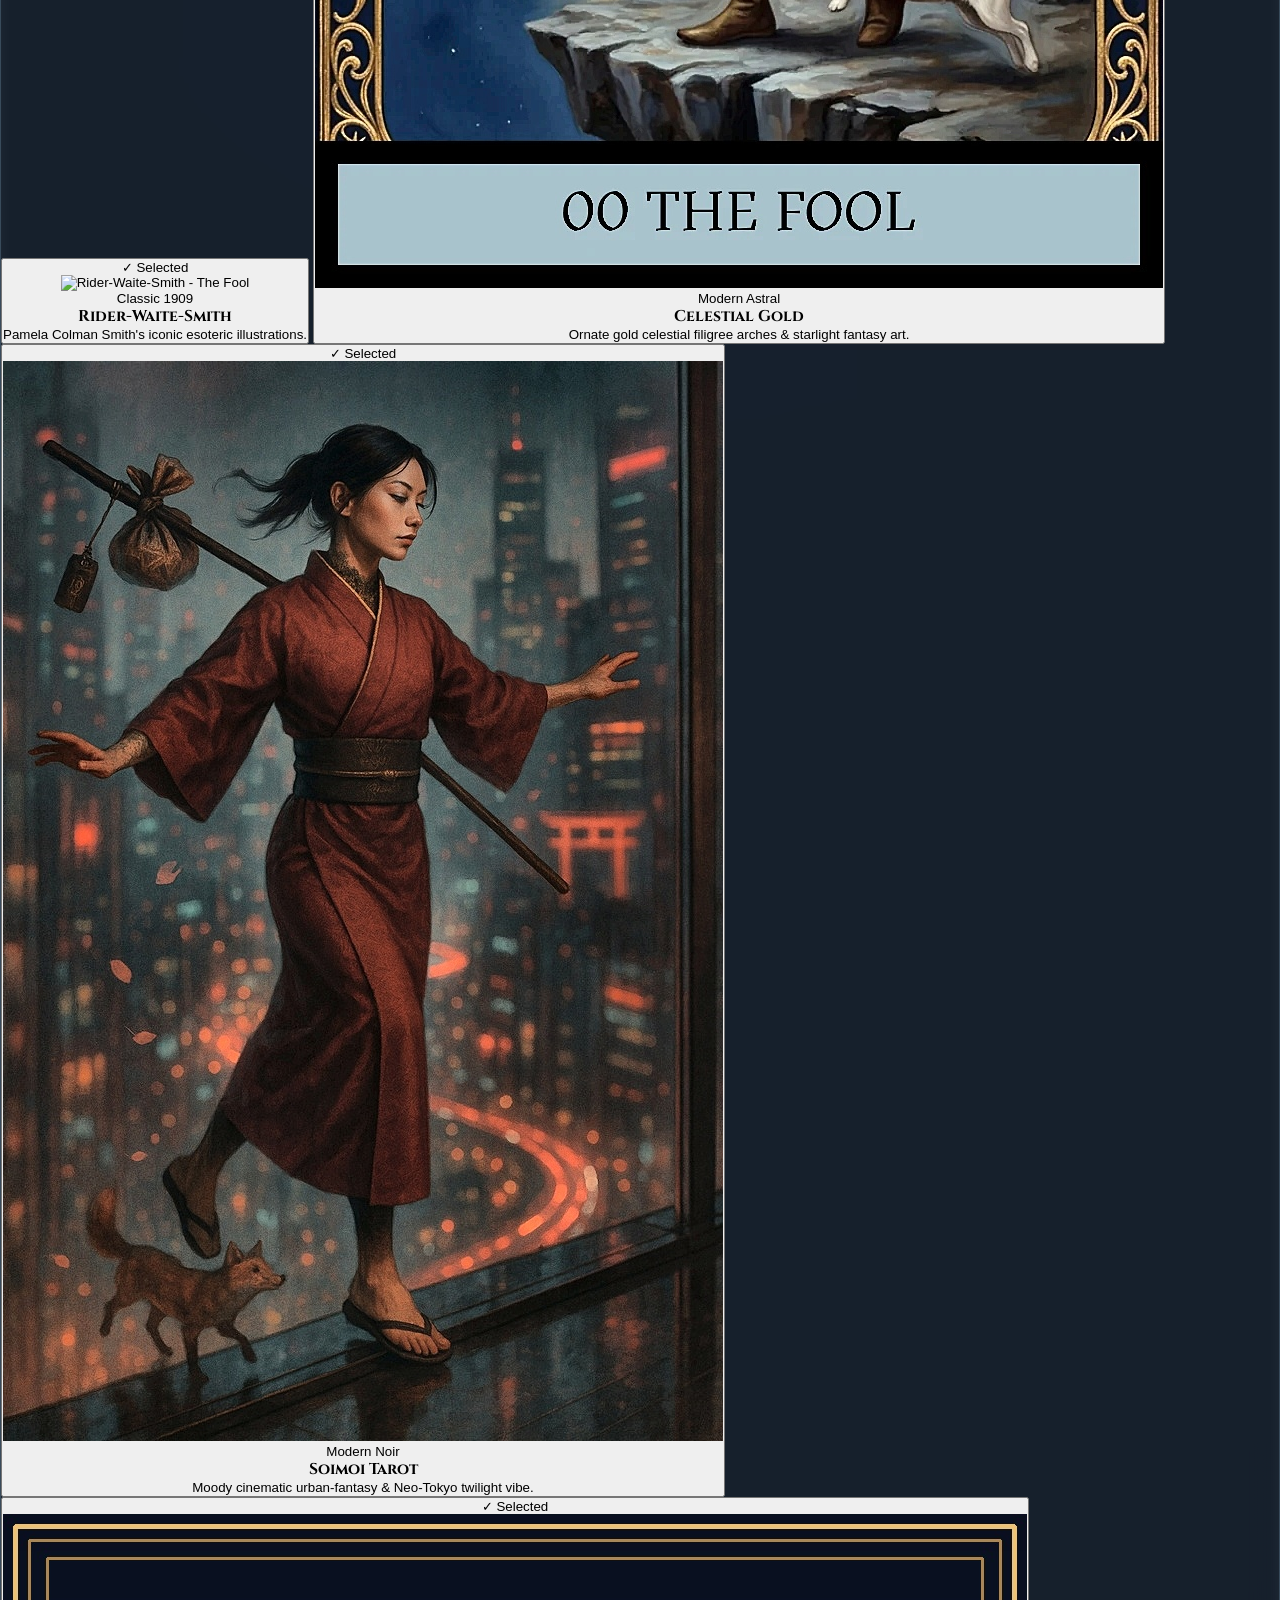
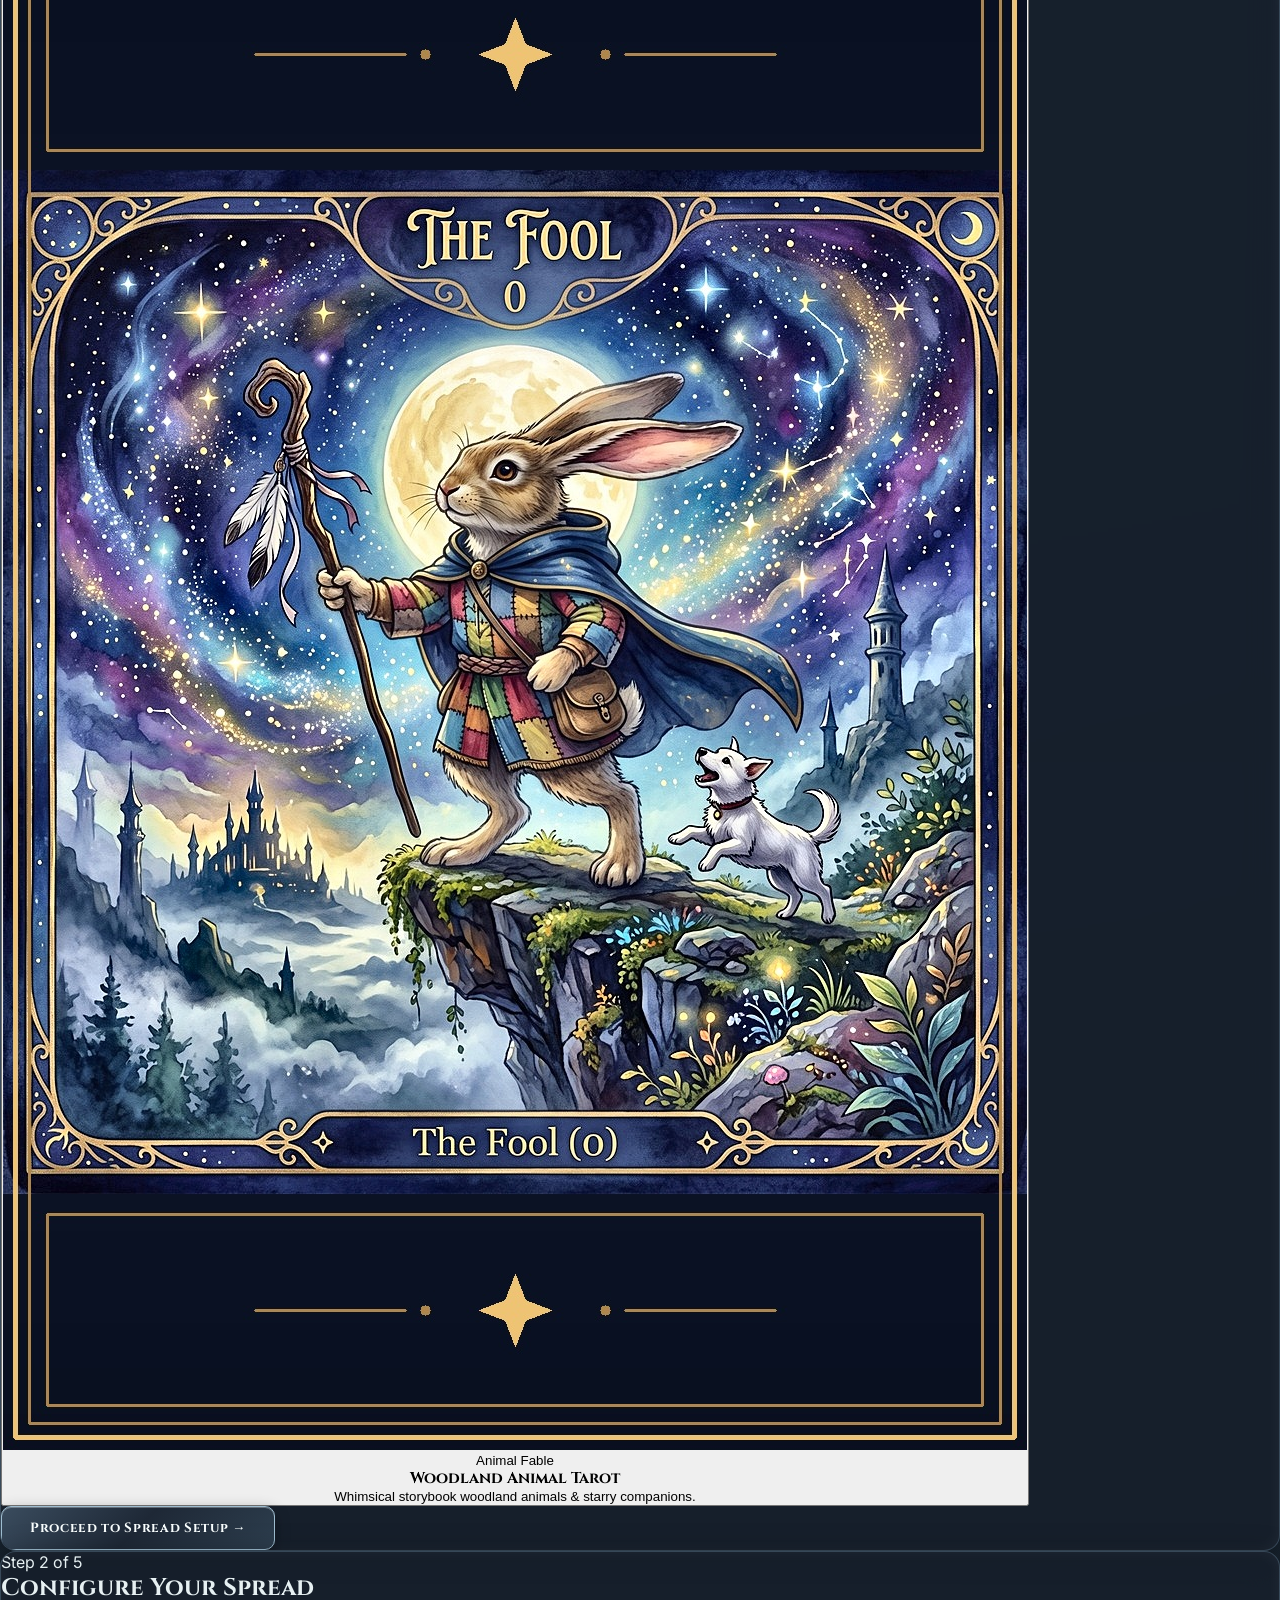
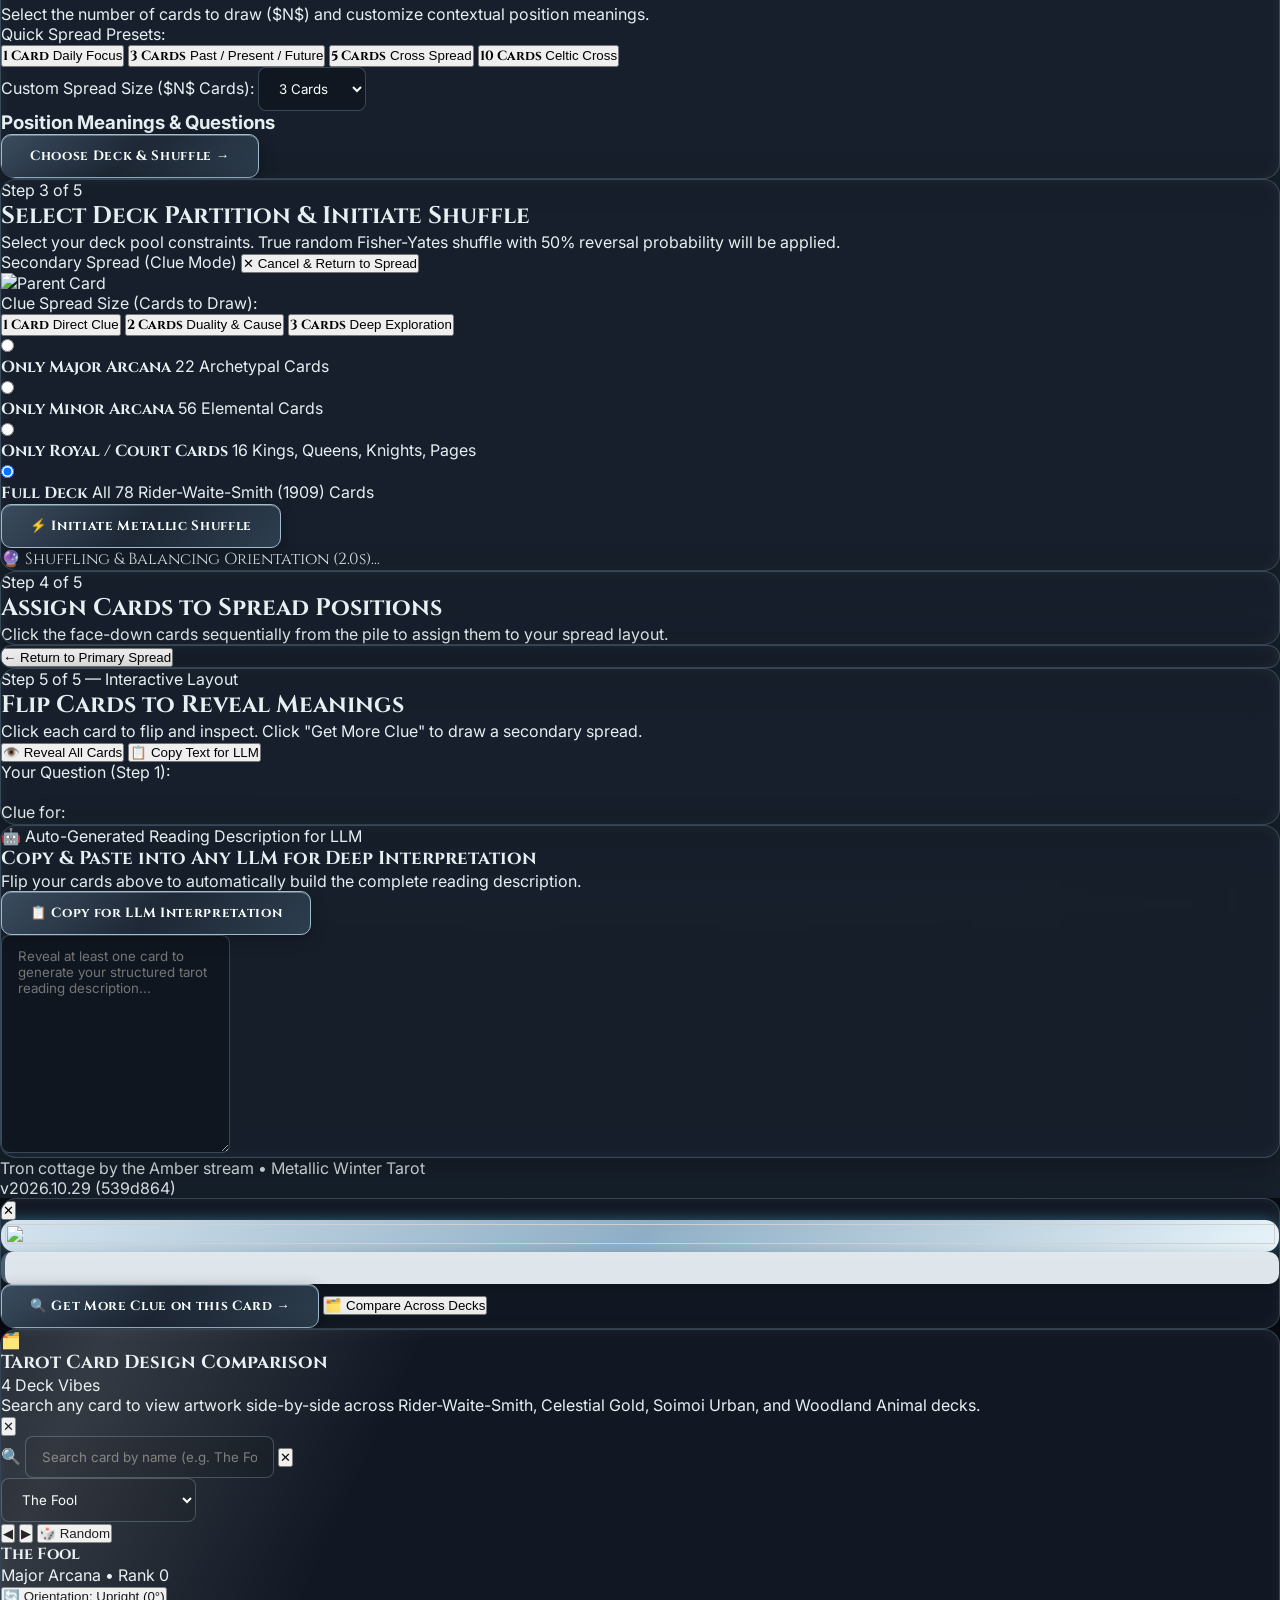
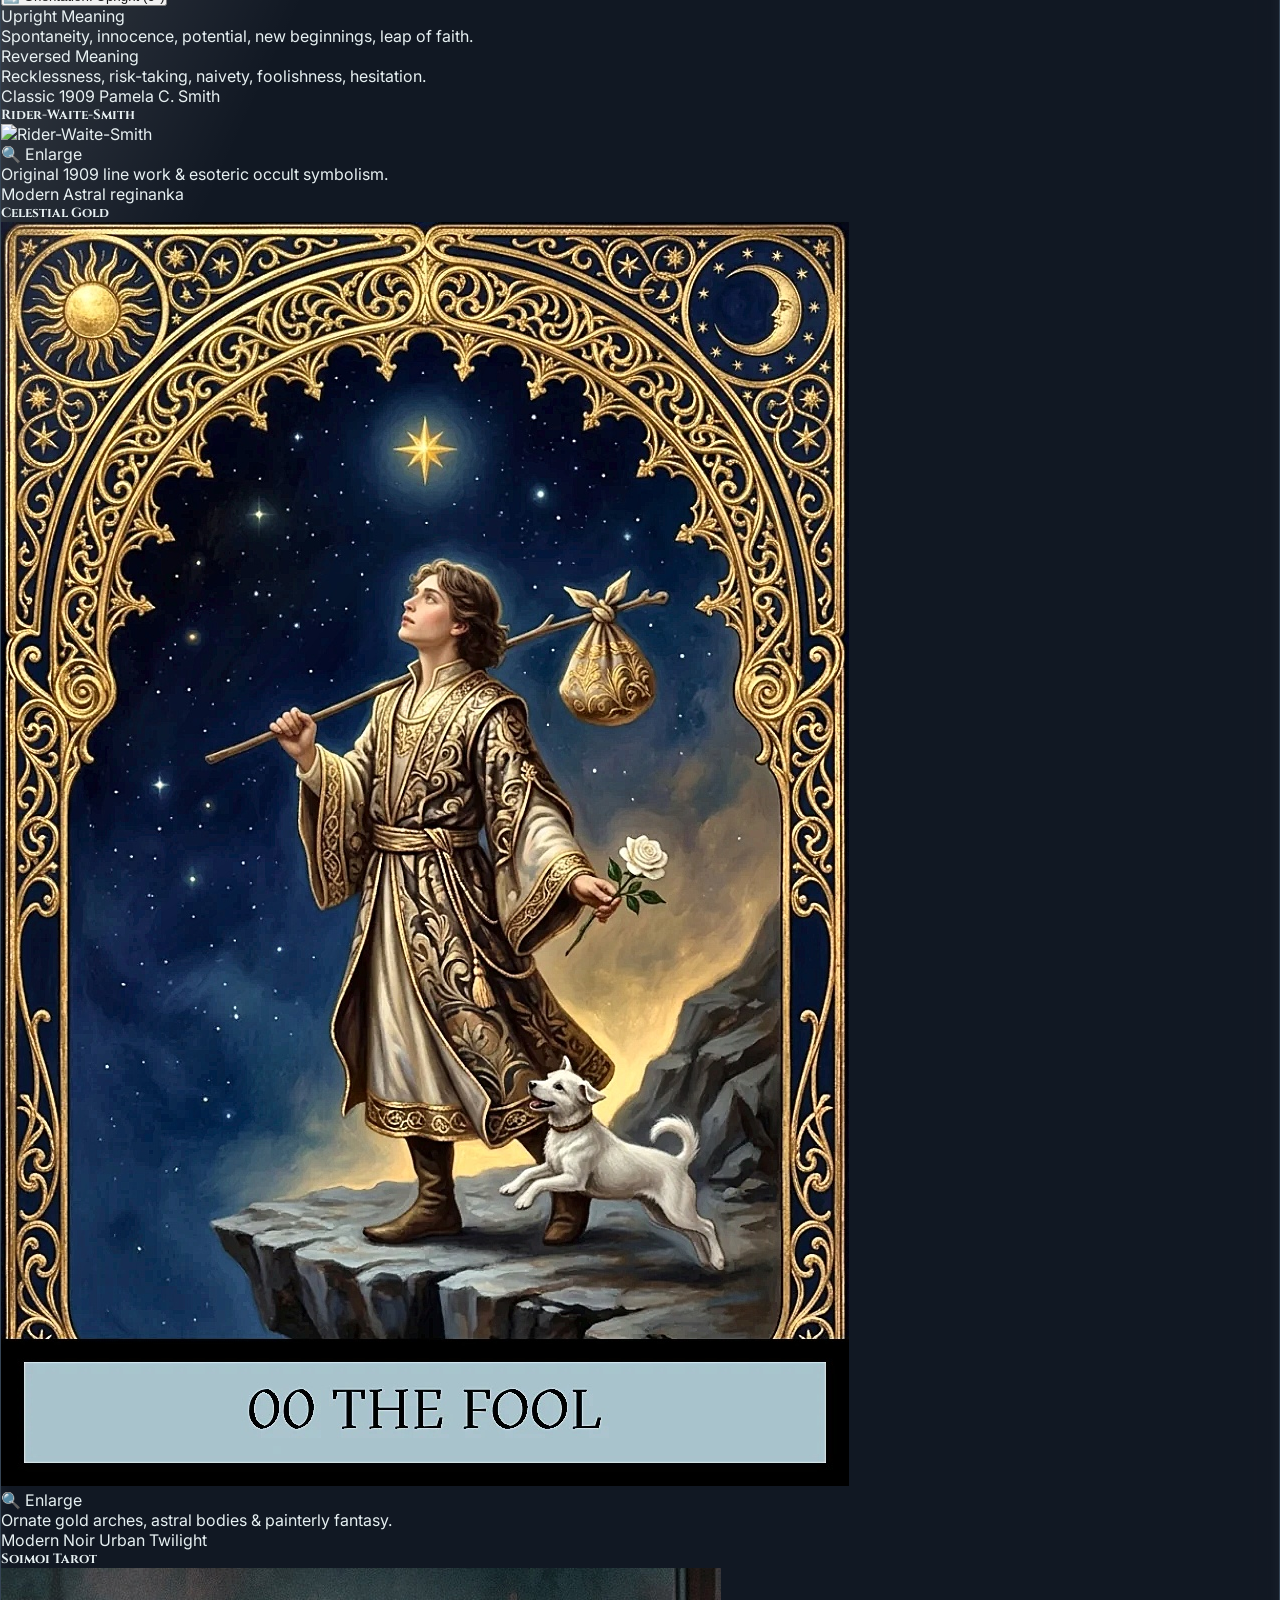
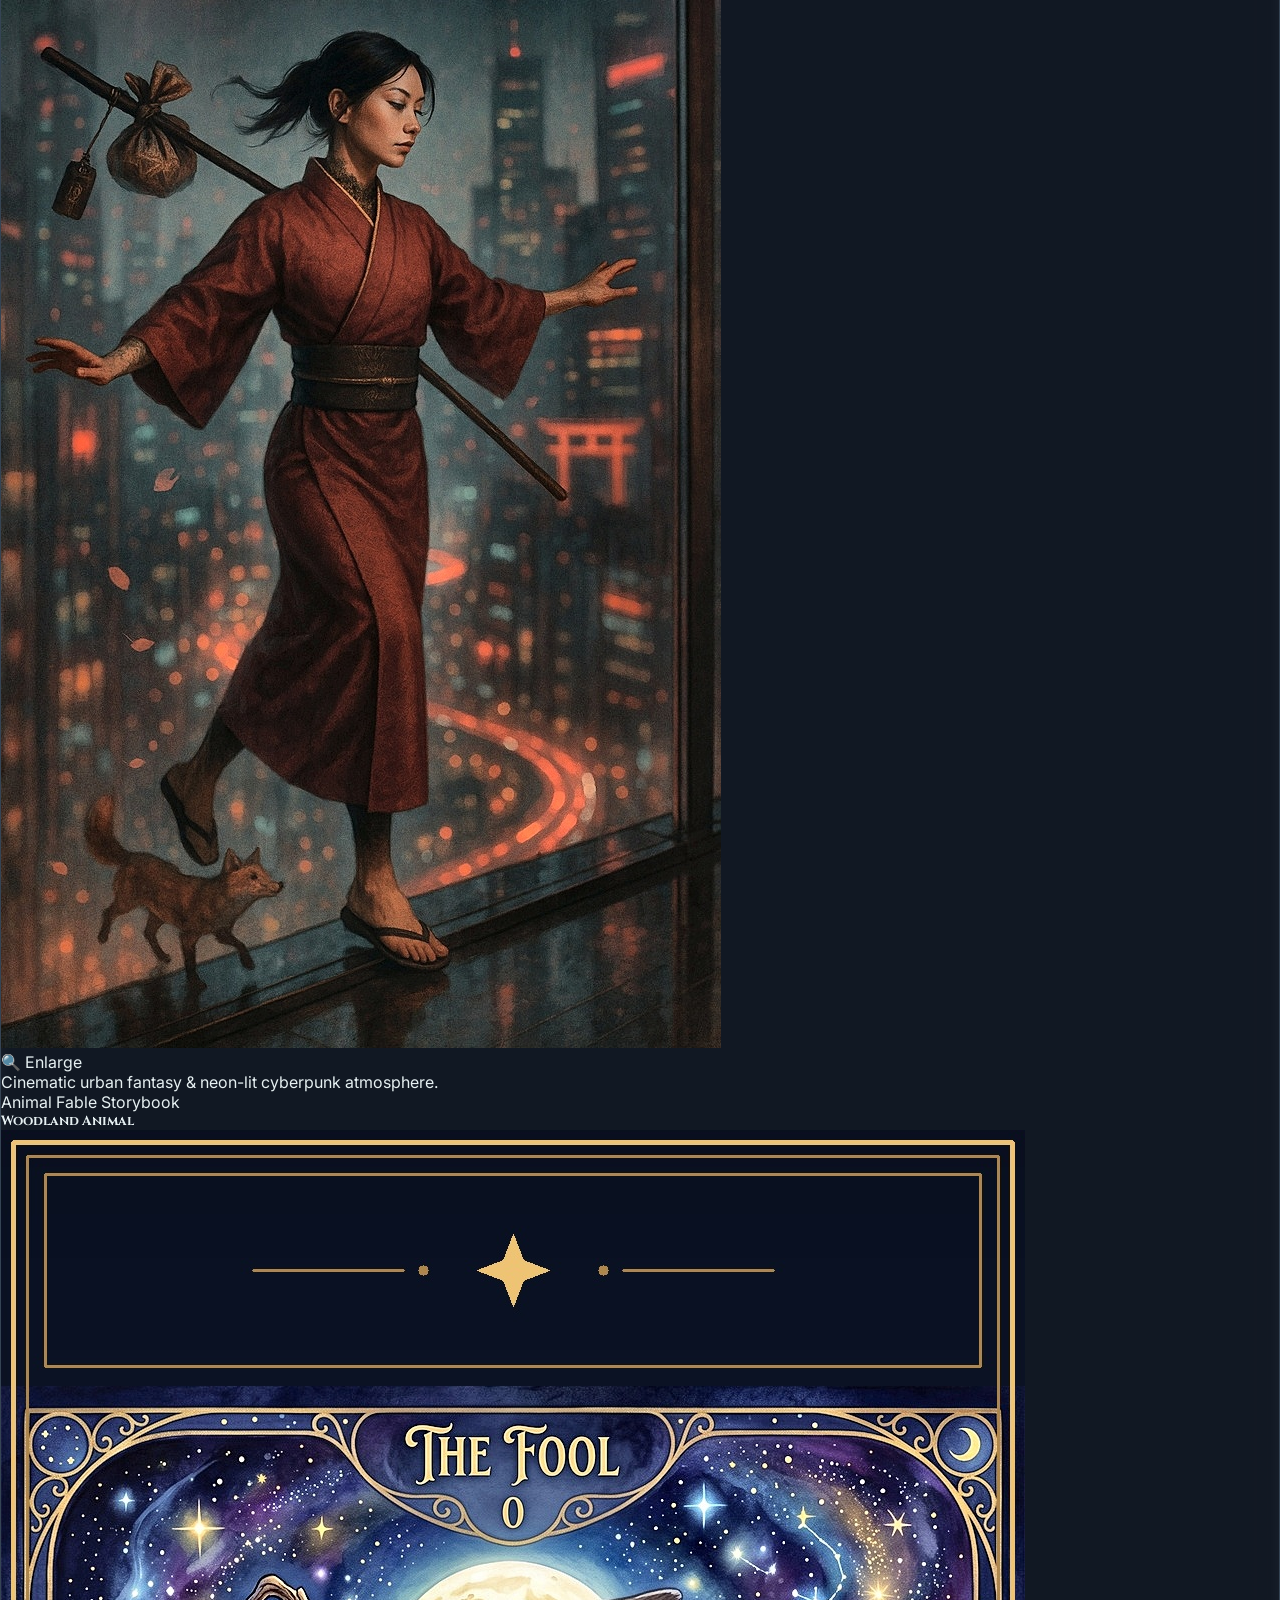
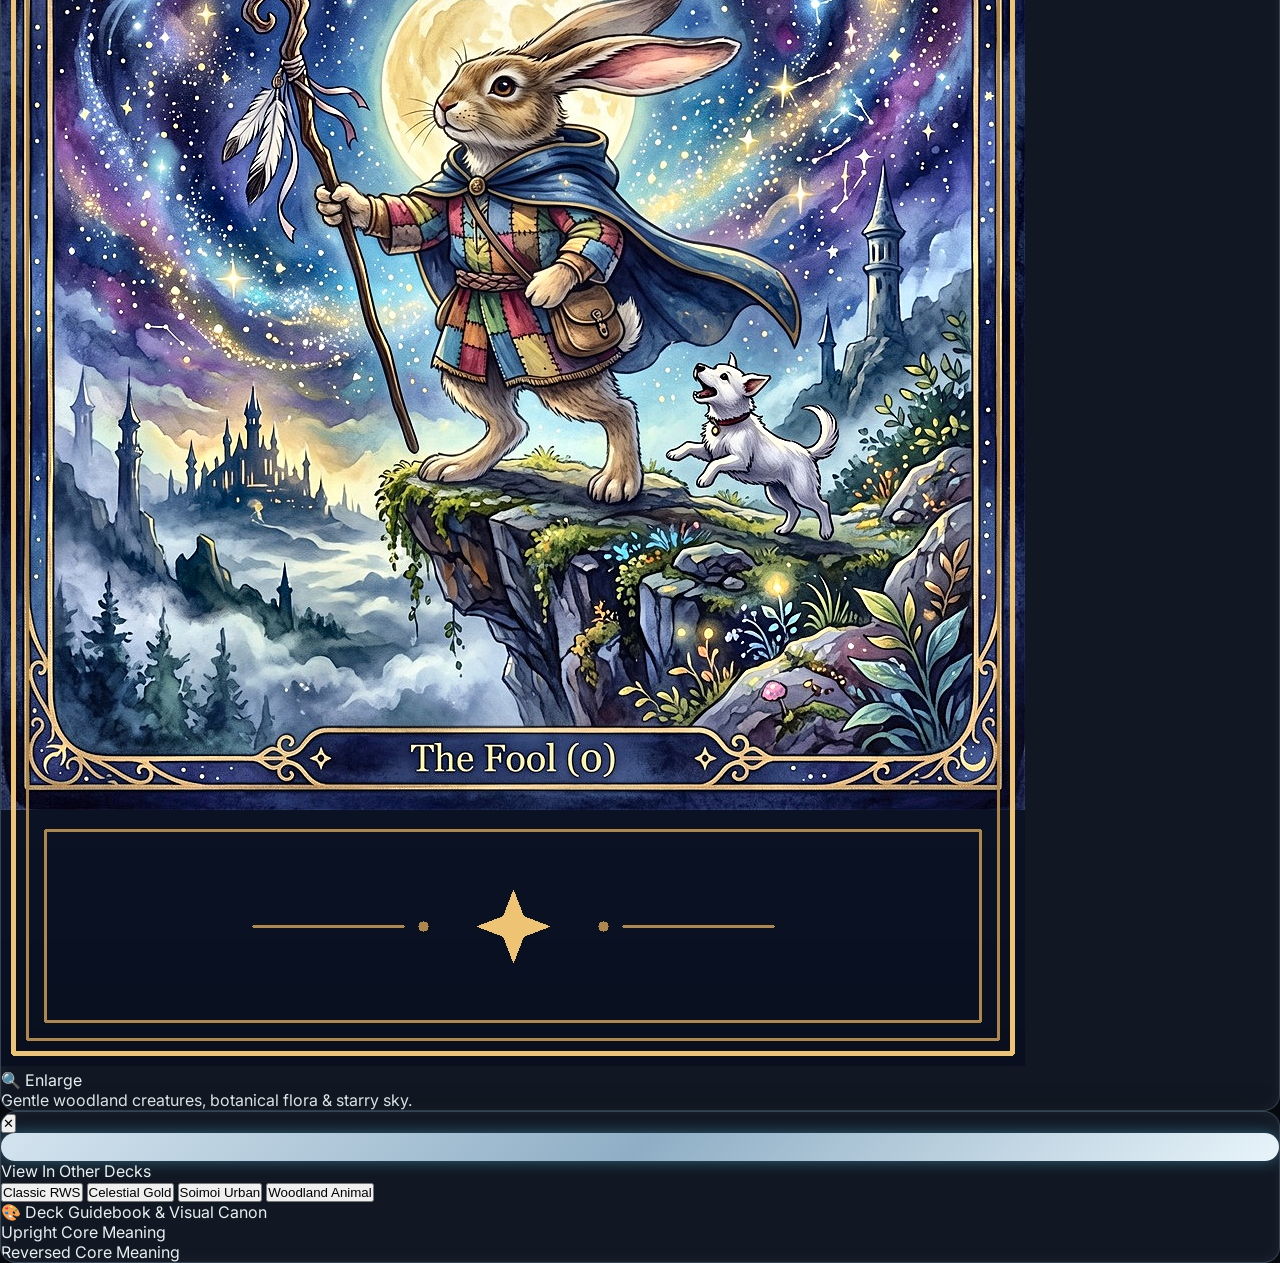
==== commit 6f5db216: "Deploy to docs for GitHub Pages (2026-10-29 12:21:42)" ====
--- a/static/index.html
+++ b/static/index.html
@@ -8,7 +8,7 @@
   <!-- Tailwind CSS CDN -->
   <script src="https://cdn.tailwindcss.com"></script>
   <!-- Custom Metallic Winter Stylesheet -->
-  <link rel="stylesheet" href="css/metallic_winter.css">
+  <link rel="stylesheet" href="css/metallic_winter.css?v=v20261029539d864">
 </head>
 <body class="p-4 md:p-8">
 
@@ -33,9 +33,9 @@
           <span>🎴</span>
           <span id="header-active-deck-badge" class="font-cinzel font-bold">Rider-Waite-Smith (1909)</span>
         </div>
-        <button id="btn-header-deck-compare" type="button" class="flex items-center gap-1.5 bg-slate-900/60 hover:bg-cyan-950/60 px-3 py-1.5 rounded-lg border border-cyan-500/30 text-cyan-300 hover:text-white transition-colors cursor-pointer" title="Compare any card across 4 deck styles">
-          <span>🗂️</span>
-          <span>Compare Decks</span>
+        <button id="btn-header-deck-compare" type="button" onclick="window.openDeckCompare && window.openDeckCompare()" class="flex items-center gap-1.5 bg-slate-900/60 hover:bg-cyan-950/60 px-3 py-1.5 rounded-lg border border-cyan-500/30 text-cyan-300 hover:text-white transition-colors cursor-pointer" title="Compare any card across 4 deck styles">
+          <span class="pointer-events-none">🗂️</span>
+          <span class="pointer-events-none">Compare Decks</span>
         </button>
         <div class="flex items-center gap-2 bg-slate-900/60 px-3 py-1.5 rounded-lg border border-slate-700">
           <span class="w-2 h-2 rounded-full bg-emerald-400 animate-pulse"></span>
@@ -76,12 +76,12 @@
             <div>
               <label class="text-xs font-bold uppercase tracking-wider text-cyan-200 block">2. Pick Your Tarot Deck Vibe (Full 78-Card Decks)</label>
             </div>
-            <button id="btn-open-deck-compare" type="button" class="inline-flex items-center gap-1.5 px-3 py-1.5 rounded-lg border border-cyan-400/50 bg-slate-900/80 hover:bg-cyan-950/70 hover:border-cyan-300 text-cyan-300 hover:text-white text-xs font-semibold transition-all shadow-sm cursor-pointer group" title="Search and compare any card across all 4 deck vibes">
-              <svg class="w-3.5 h-3.5 text-cyan-400 group-hover:scale-110 transition-transform" fill="none" stroke="currentColor" viewBox="0 0 24 24">
+            <button id="btn-open-deck-compare" type="button" onclick="window.openDeckCompare && window.openDeckCompare()" class="inline-flex items-center gap-1.5 px-3 py-1.5 rounded-lg border border-cyan-400/50 bg-slate-900/80 hover:bg-cyan-950/70 hover:border-cyan-300 text-cyan-300 hover:text-white text-xs font-semibold transition-all shadow-sm cursor-pointer group" title="Search and compare any card across all 4 deck vibes">
+              <svg class="w-3.5 h-3.5 text-cyan-400 group-hover:scale-110 transition-transform pointer-events-none" fill="none" stroke="currentColor" viewBox="0 0 24 24">
                 <path stroke-linecap="round" stroke-linejoin="round" stroke-width="2" d="M9 19v-6a2 2 0 00-2-2H5a2 2 0 00-2 2v6a2 2 0 002 2h2a2 2 0 002-2zm0 0V9a2 2 0 012-2h2a2 2 0 012 2v10m-6 0a2 2 0 002 2h2a2 2 0 002-2m0 0V5a2 2 0 012-2h2a2 2 0 012 2v14a2 2 0 01-2 2h-2a2 2 0 01-2-2z"></path>
               </svg>
-              <span>Compare Card Across Decks</span>
-              <span class="text-[10px] bg-cyan-950 text-cyan-300 px-1.5 py-0.5 rounded border border-cyan-700/50">4 Vibes</span>
+              <span class="pointer-events-none">Compare Card Across Decks</span>
+              <span class="text-[10px] bg-cyan-950 text-cyan-300 px-1.5 py-0.5 rounded border border-cyan-700/50 pointer-events-none">4 Vibes</span>
             </button>
           </div>
 
@@ -422,7 +422,7 @@
       </div>
       <div class="flex items-center gap-2 font-mono text-[11px] text-slate-400 bg-slate-900/60 px-2.5 py-1 rounded-md border border-slate-800">
         <span class="w-1.5 h-1.5 rounded-full bg-cyan-400 animate-pulse"></span>
-        <span id="app-version">v2026.10.27 (82c58c5)</span>
+        <span id="app-version">v2026.10.29 (539d864)</span>
       </div>
     </footer>
 
@@ -451,10 +451,14 @@
         </div>
       </div>
 
-      <div class="flex flex-col gap-2 border-t border-slate-700/60 pt-4">
-        <button id="modal-btn-get-clue" type="button" class="btn-metallic w-full py-3 text-sm flex items-center justify-center gap-2 cursor-pointer font-bold shadow-lg">
+      <div class="flex flex-col sm:flex-row gap-2 border-t border-slate-700/60 pt-4">
+        <button id="modal-btn-get-clue" type="button" class="btn-metallic flex-1 py-3 text-sm flex items-center justify-center gap-2 cursor-pointer font-bold shadow-lg">
           <span>🔍</span>
           <span>Get More Clue on this Card →</span>
+        </button>
+        <button id="modal-btn-compare-card" type="button" class="px-4 py-2.5 text-xs font-semibold rounded-xl border border-cyan-500/40 bg-slate-900/80 hover:bg-cyan-950/70 text-cyan-300 hover:text-white transition-all flex items-center justify-center gap-2 cursor-pointer shadow-md" title="Compare this card artwork across all 4 deck vibes">
+          <span>🗂️</span>
+          <span>Compare Across Decks</span>
         </button>
       </div>
     </div>
@@ -691,7 +695,7 @@
     </div>
   </div>
 
-  <script src="data/tarot_dataset.js"></script>
-  <script src="js/app.js"></script>
+  <script src="data/tarot_dataset.js?v=v20261029539d864"></script>
+  <script src="js/app.js?v=v20261029539d864"></script>
 </body>
 </html>
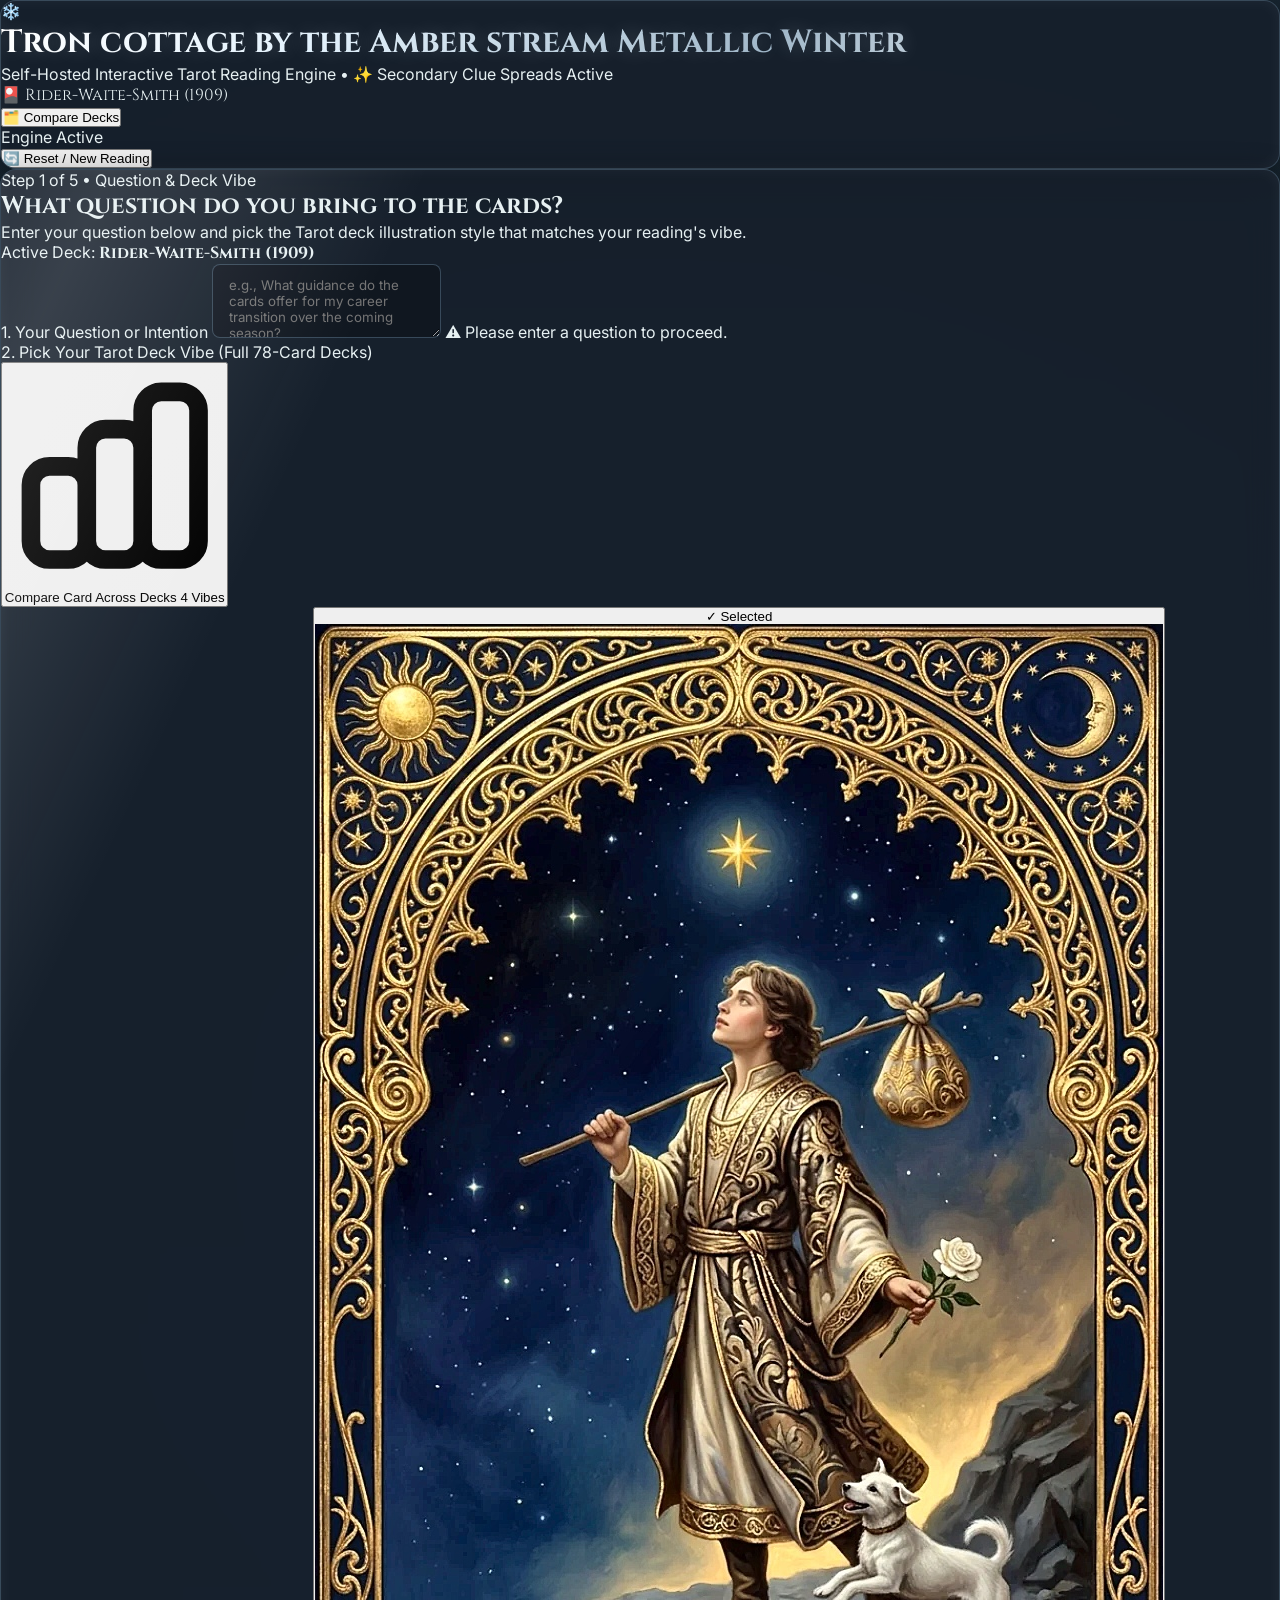
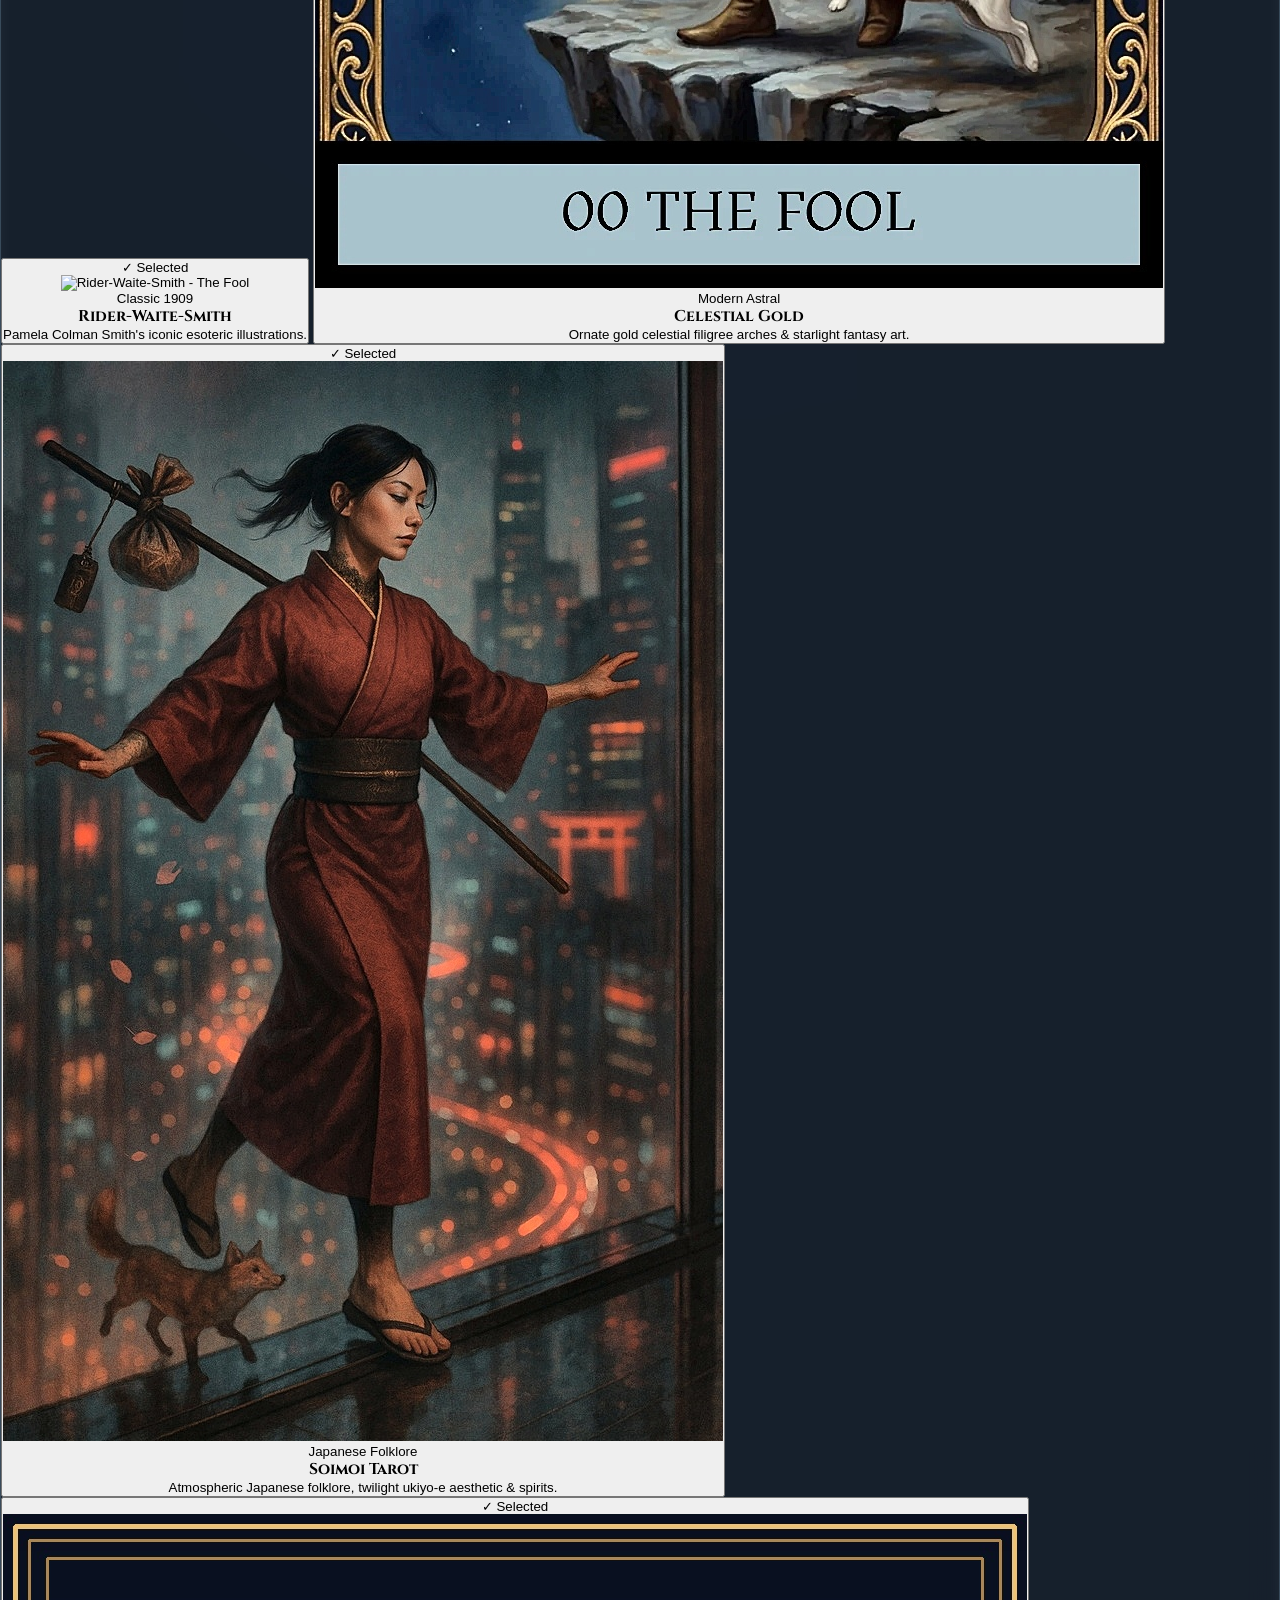
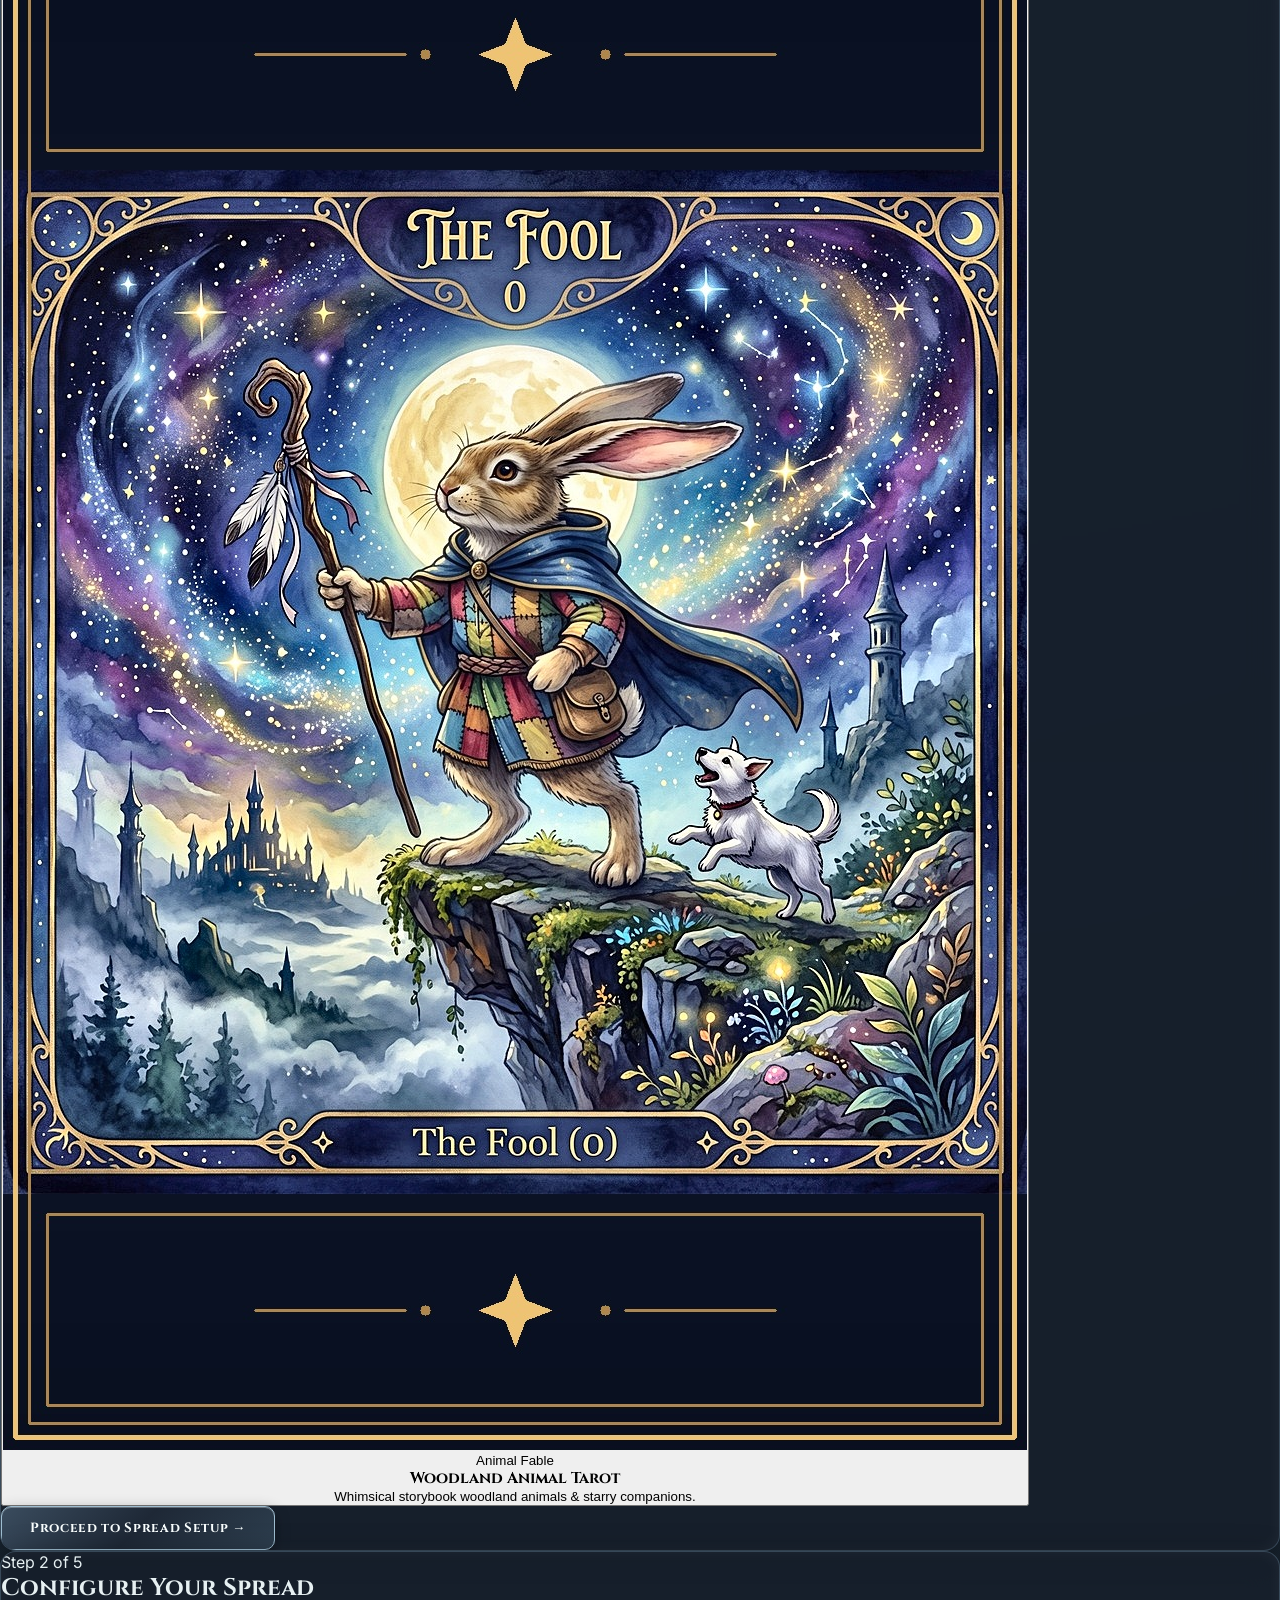
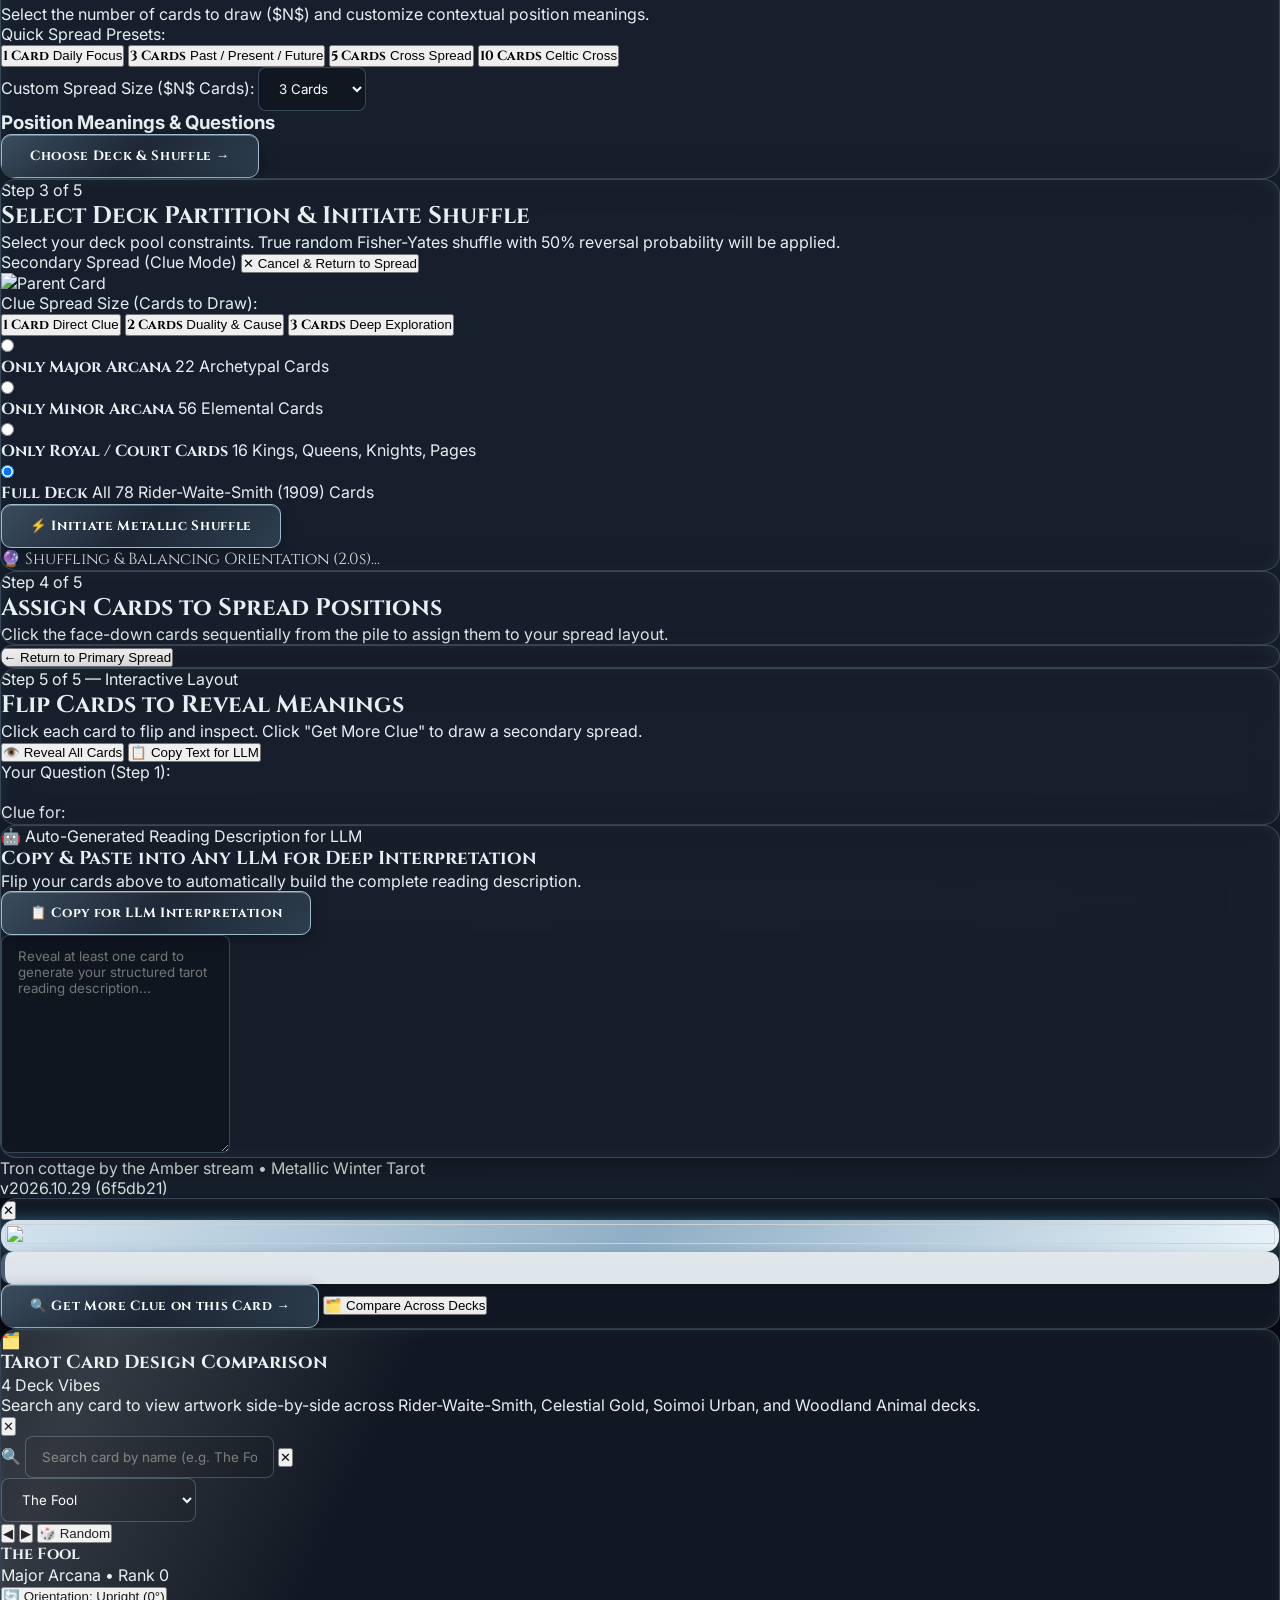
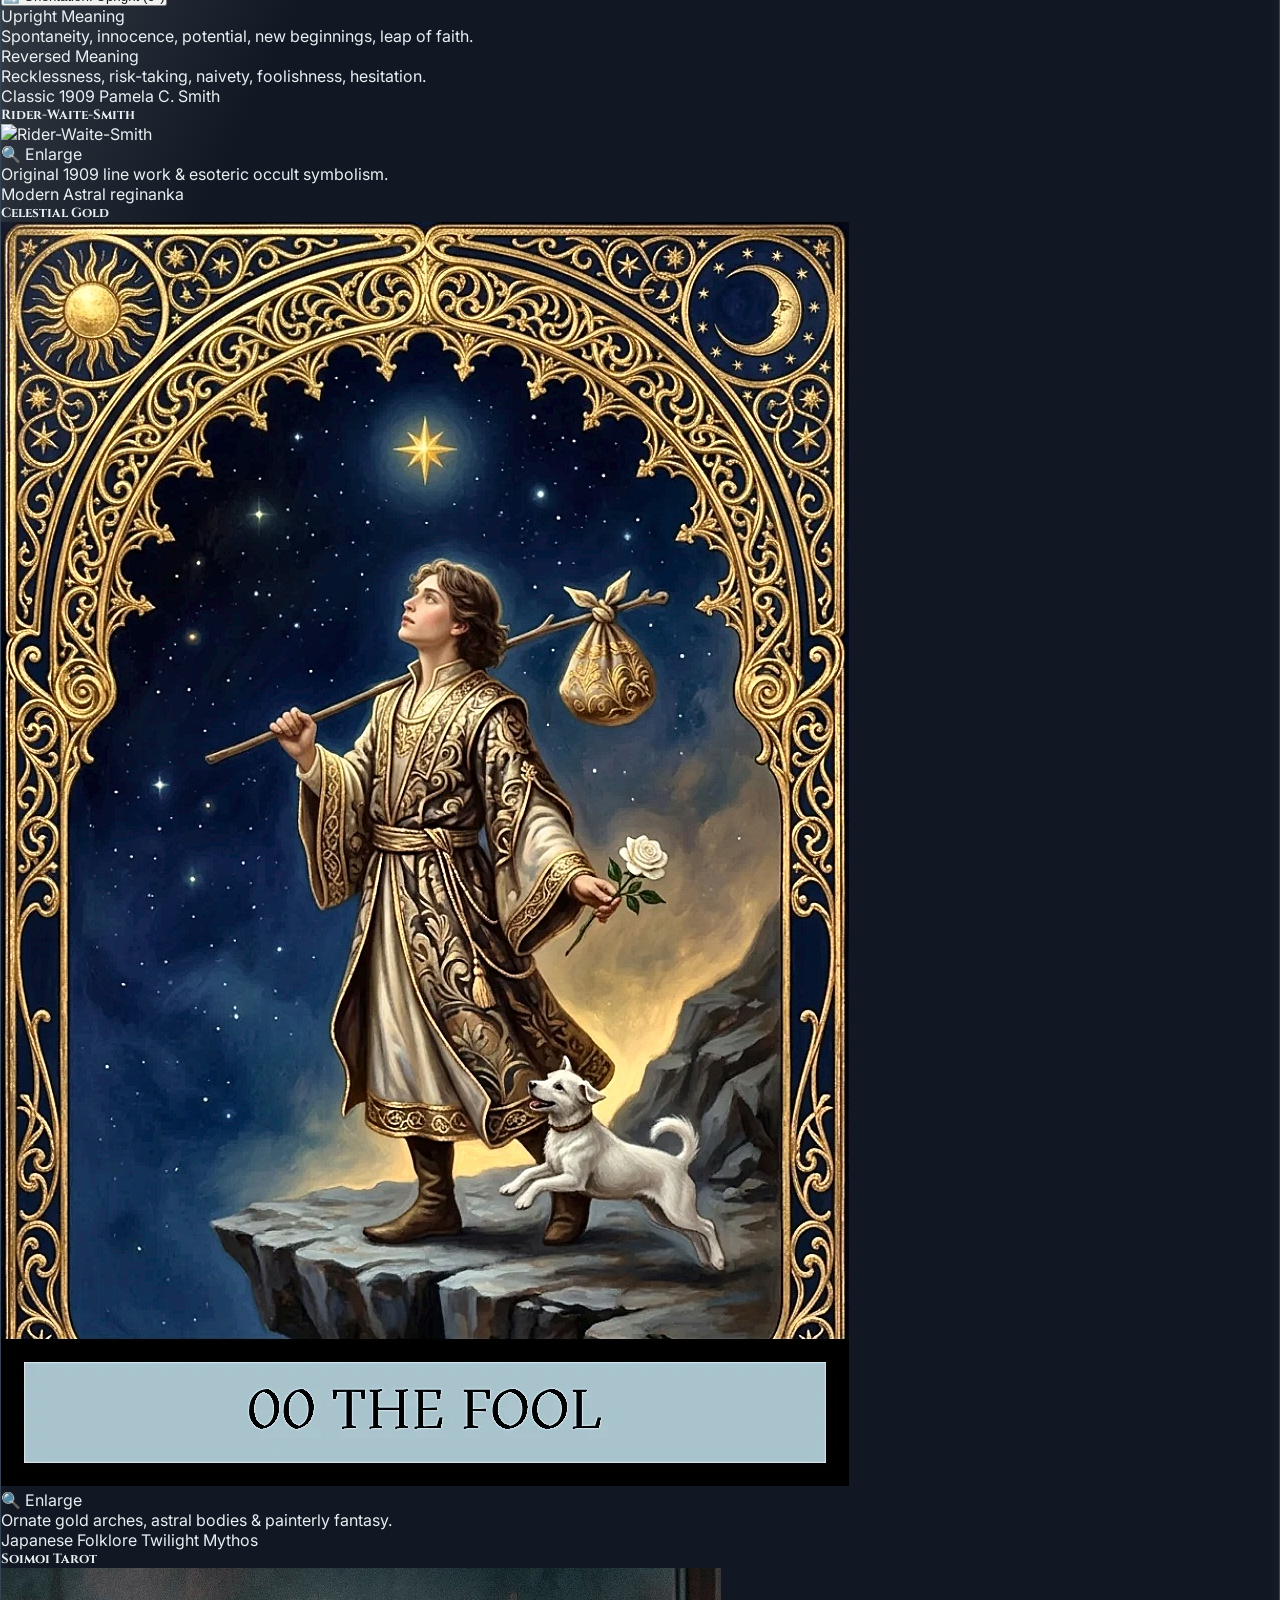
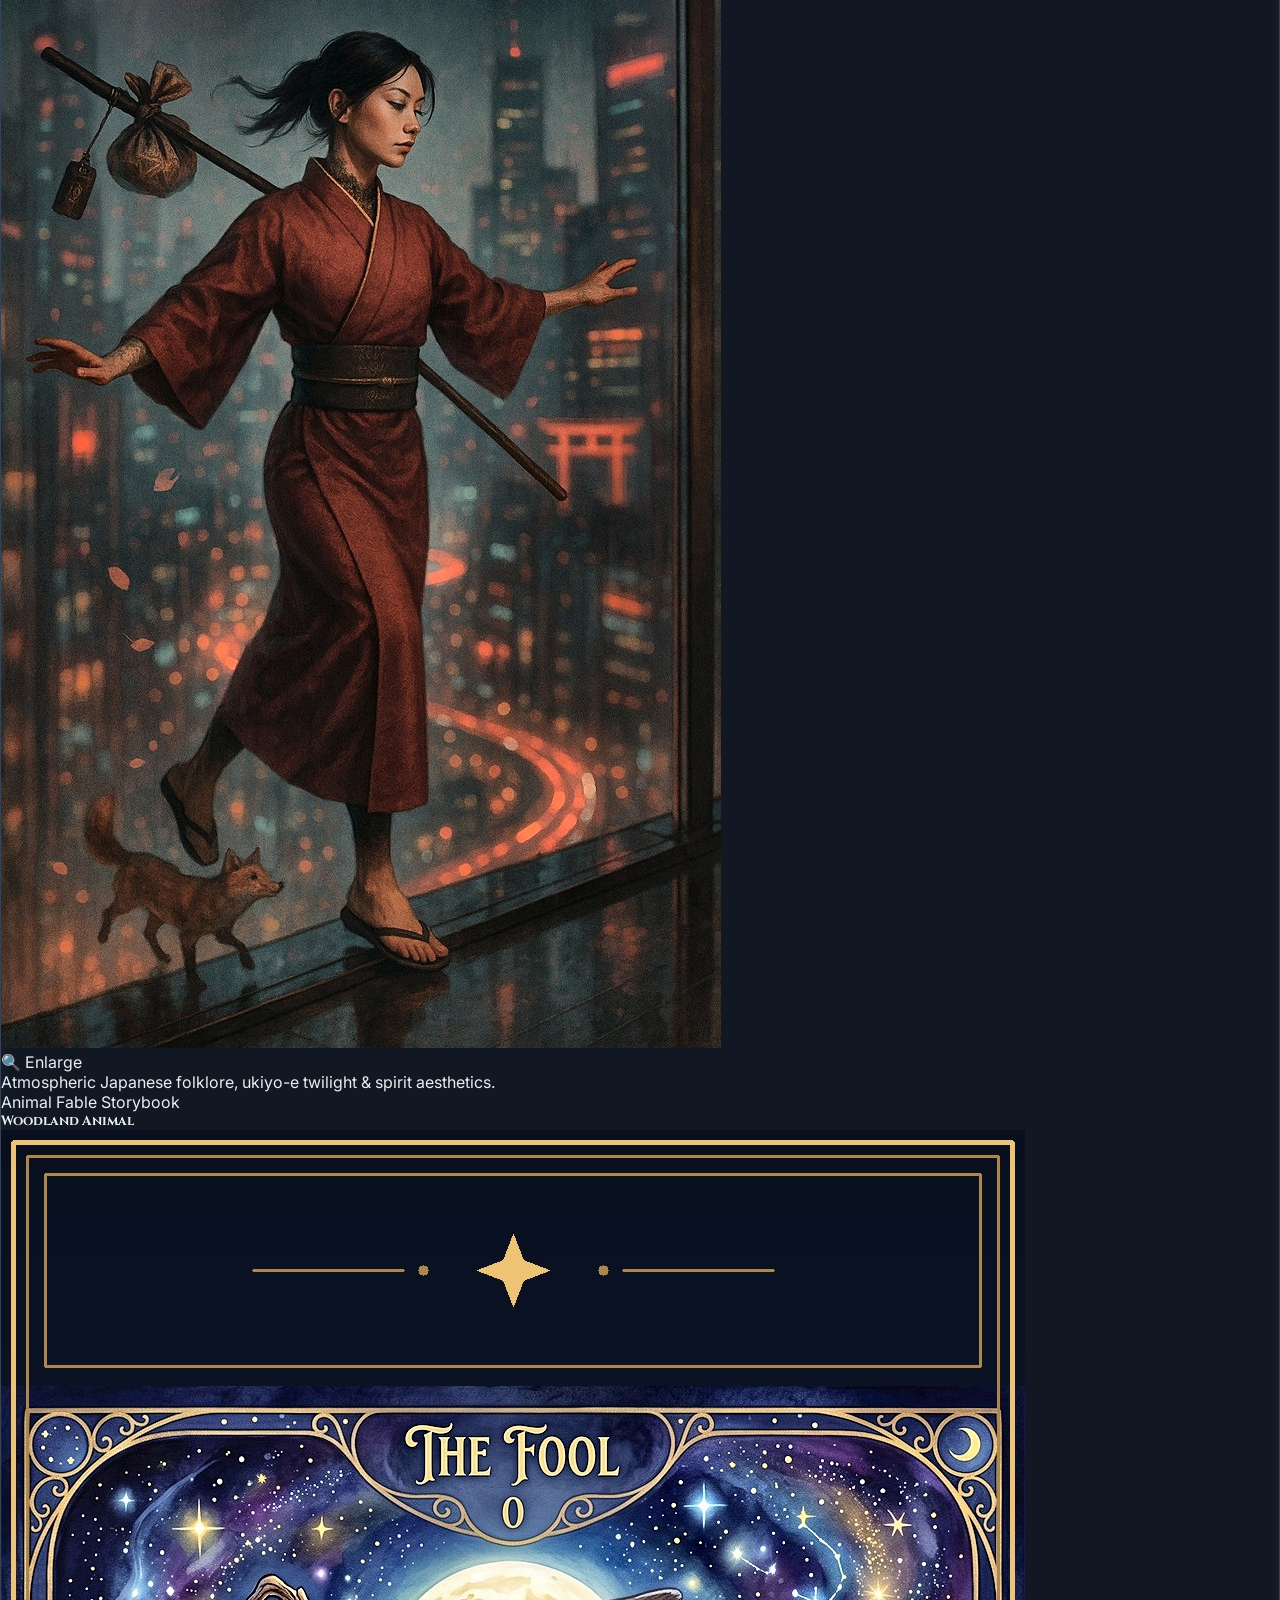
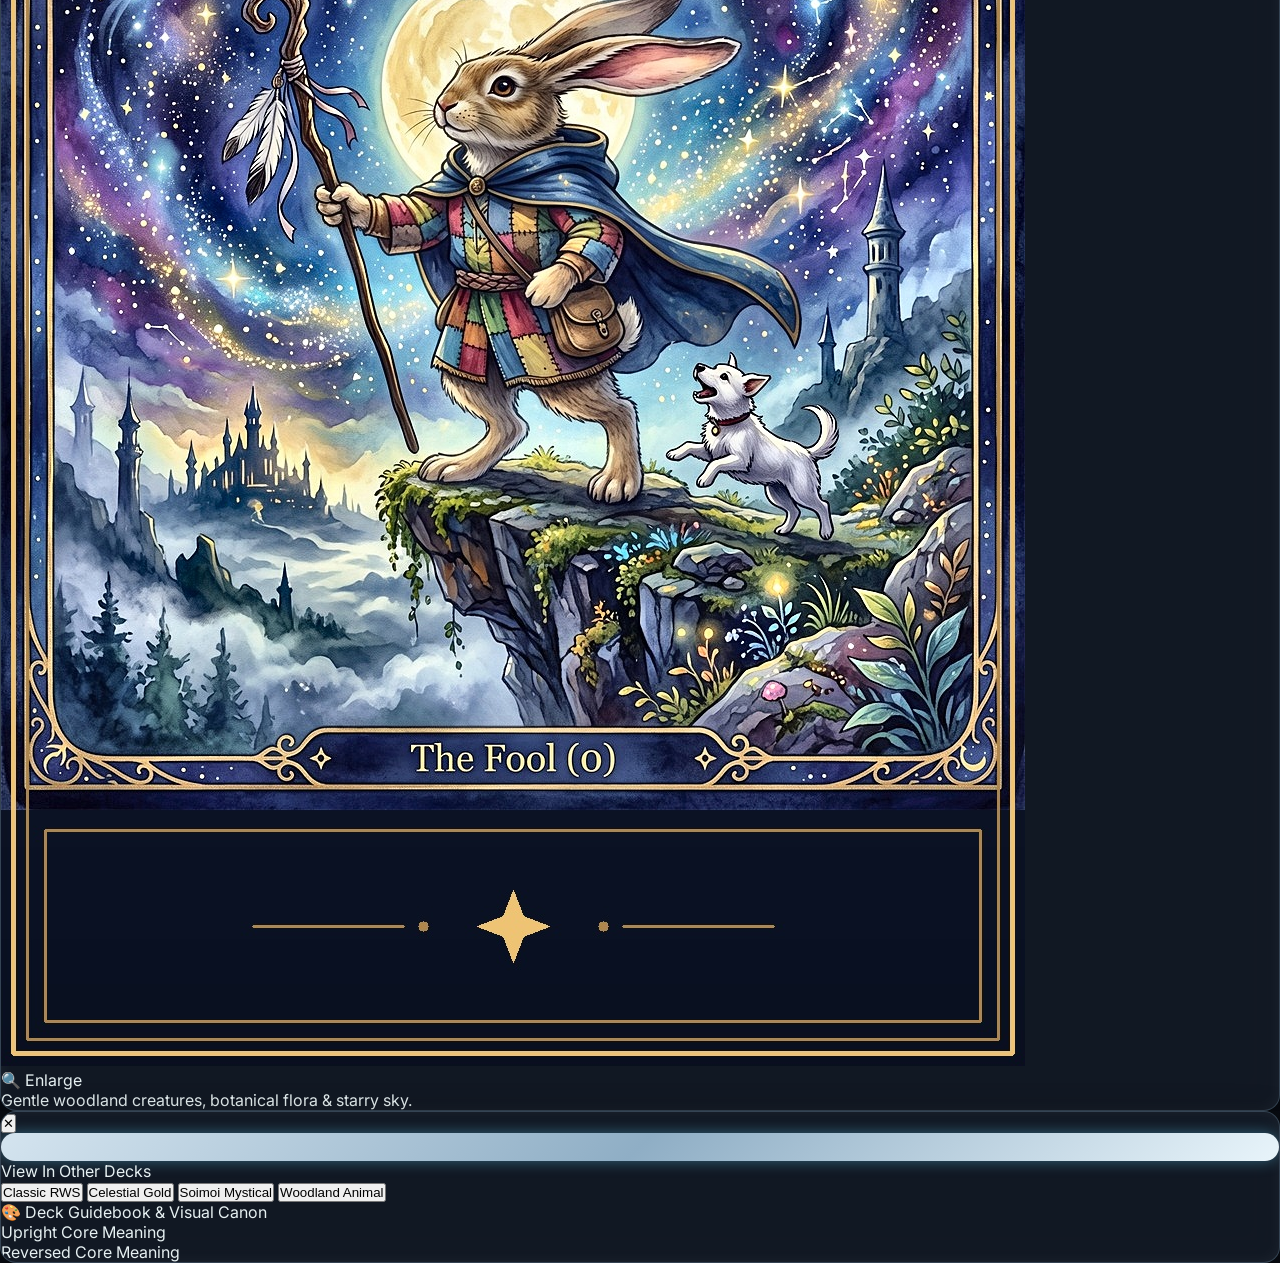
==== commit 8b306dcb: "Deploy to docs for GitHub Pages (2026-10-29 18:23:23)" ====
--- a/static/index.html
+++ b/static/index.html
@@ -8,7 +8,7 @@
   <!-- Tailwind CSS CDN -->
   <script src="https://cdn.tailwindcss.com"></script>
   <!-- Custom Metallic Winter Stylesheet -->
-  <link rel="stylesheet" href="css/metallic_winter.css?v=v20261029539d864">
+  <link rel="stylesheet" href="css/metallic_winter.css?v=v202610296f5db21">
 </head>
 <body class="p-4 md:p-8">
 
@@ -117,7 +117,7 @@
             </button>
 
             <!-- 3. Soimoi Tarot -->
-            <button type="button" class="deck-vibe-card group text-left p-3.5 rounded-xl border border-slate-700 bg-slate-900/60 hover:border-cyan-400/70 hover:bg-slate-800/60 transition-all flex flex-col gap-2.5 cursor-pointer relative" data-deck-id="soimoi" data-deck-name="Soimoi Urban Tarot">
+            <button type="button" class="deck-vibe-card group text-left p-3.5 rounded-xl border border-slate-700 bg-slate-900/60 hover:border-cyan-400/70 hover:bg-slate-800/60 transition-all flex flex-col gap-2.5 cursor-pointer relative" data-deck-id="soimoi" data-deck-name="Soimoi Mystical Tarot">
               <div class="deck-vibe-badge hidden absolute top-2.5 right-2.5 z-10 bg-cyan-400 text-slate-950 text-[10px] font-extrabold px-2 py-0.5 rounded-full shadow">
                 ✓ Selected
               </div>
@@ -125,9 +125,9 @@
                 <img src="images/decks/soimoi/major_00.jpg" alt="Soimoi Tarot - The Fool" class="w-full h-full object-cover group-hover:scale-105 transition-transform duration-300">
               </div>
               <div class="flex flex-col gap-0.5">
-                <span class="text-[10px] uppercase tracking-wider font-semibold text-rose-300">Modern Noir</span>
+                <span class="text-[10px] uppercase tracking-wider font-semibold text-rose-300">Japanese Folklore</span>
                 <h3 class="font-cinzel font-bold text-sm text-white leading-snug">Soimoi Tarot</h3>
-                <p class="text-[11px] text-slate-400 line-clamp-2">Moody cinematic urban-fantasy &amp; Neo-Tokyo twilight vibe.</p>
+                <p class="text-[11px] text-slate-400 line-clamp-2">Atmospheric Japanese folklore, twilight ukiyo-e aesthetic &amp; spirits.</p>
               </div>
             </button>
 
@@ -422,7 +422,7 @@
       </div>
       <div class="flex items-center gap-2 font-mono text-[11px] text-slate-400 bg-slate-900/60 px-2.5 py-1 rounded-md border border-slate-800">
         <span class="w-1.5 h-1.5 rounded-full bg-cyan-400 animate-pulse"></span>
-        <span id="app-version">v2026.10.29 (539d864)</span>
+        <span id="app-version">v2026.10.29 (6f5db21)</span>
       </div>
     </footer>
 
@@ -590,11 +590,11 @@
           <!-- 3. Soimoi Urban Tarot -->
           <div class="deck-compare-col flex flex-col gap-2 p-2.5 rounded-xl border border-slate-700 bg-slate-900/60 shadow-lg hover:border-rose-400/50 transition-colors">
             <div class="flex items-center justify-between">
-              <span class="text-[10px] font-extrabold px-2 py-0.5 rounded-full bg-rose-950 text-rose-300 border border-rose-500/40">Modern Noir</span>
-              <span class="text-[10px] text-slate-400">Urban Twilight</span>
+              <span class="text-[10px] font-extrabold px-2 py-0.5 rounded-full bg-rose-950 text-rose-300 border border-rose-500/40">Japanese Folklore</span>
+              <span class="text-[10px] text-slate-400">Twilight Mythos</span>
             </div>
             <h5 class="font-cinzel font-bold text-xs text-white leading-tight">Soimoi Tarot</h5>
-            <div class="compare-card-frame relative w-full aspect-[2/3] rounded-lg overflow-hidden border border-slate-700 bg-slate-950 shadow-inner group cursor-pointer" data-deck-id="soimoi" data-deck-name="Soimoi Urban Tarot" data-deck-badge="Modern Noir" data-badge-class="bg-rose-950 text-rose-300 border border-rose-500/40">
+            <div class="compare-card-frame relative w-full aspect-[2/3] rounded-lg overflow-hidden border border-slate-700 bg-slate-950 shadow-inner group cursor-pointer" data-deck-id="soimoi" data-deck-name="Soimoi Mystical Tarot" data-deck-badge="Japanese Folklore" data-badge-class="bg-rose-950 text-rose-300 border border-rose-500/40">
               <img id="compare-img-soimoi" src="images/decks/soimoi/major_00.jpg" alt="Soimoi Tarot" class="w-full h-full object-fill group-hover:scale-105">
               <div class="absolute inset-0 bg-slate-950/40 opacity-0 group-hover:opacity-100 transition-opacity flex items-center justify-center">
                 <span class="text-xs bg-slate-900/90 text-rose-300 px-2.5 py-1 rounded-md border border-rose-400/50 shadow-lg font-semibold flex items-center gap-1">
@@ -602,7 +602,7 @@
                 </span>
               </div>
             </div>
-            <p class="text-[11px] text-slate-400 leading-snug">Cinematic urban fantasy &amp; neon-lit cyberpunk atmosphere.</p>
+            <p class="text-[11px] text-slate-400 leading-snug">Atmospheric Japanese folklore, ukiyo-e twilight &amp; spirit aesthetics.</p>
           </div>
 
           <!-- 4. Storybook Woodland Animal Tarot -->
@@ -663,7 +663,7 @@
               Celestial Gold
             </button>
             <button type="button" class="lightbox-deck-tab text-left px-2 py-1.5 rounded-lg border text-[11px] font-medium transition-all cursor-pointer truncate" data-deck-id="soimoi">
-              Soimoi Urban
+              Soimoi Mystical
             </button>
             <button type="button" class="lightbox-deck-tab text-left px-2 py-1.5 rounded-lg border text-[11px] font-medium transition-all cursor-pointer truncate" data-deck-id="woodland-animal">
               Woodland Animal
@@ -695,7 +695,7 @@
     </div>
   </div>
 
-  <script src="data/tarot_dataset.js?v=v20261029539d864"></script>
-  <script src="js/app.js?v=v20261029539d864"></script>
+  <script src="data/tarot_dataset.js?v=v202610296f5db21"></script>
+  <script src="js/app.js?v=v202610296f5db21"></script>
 </body>
 </html>
